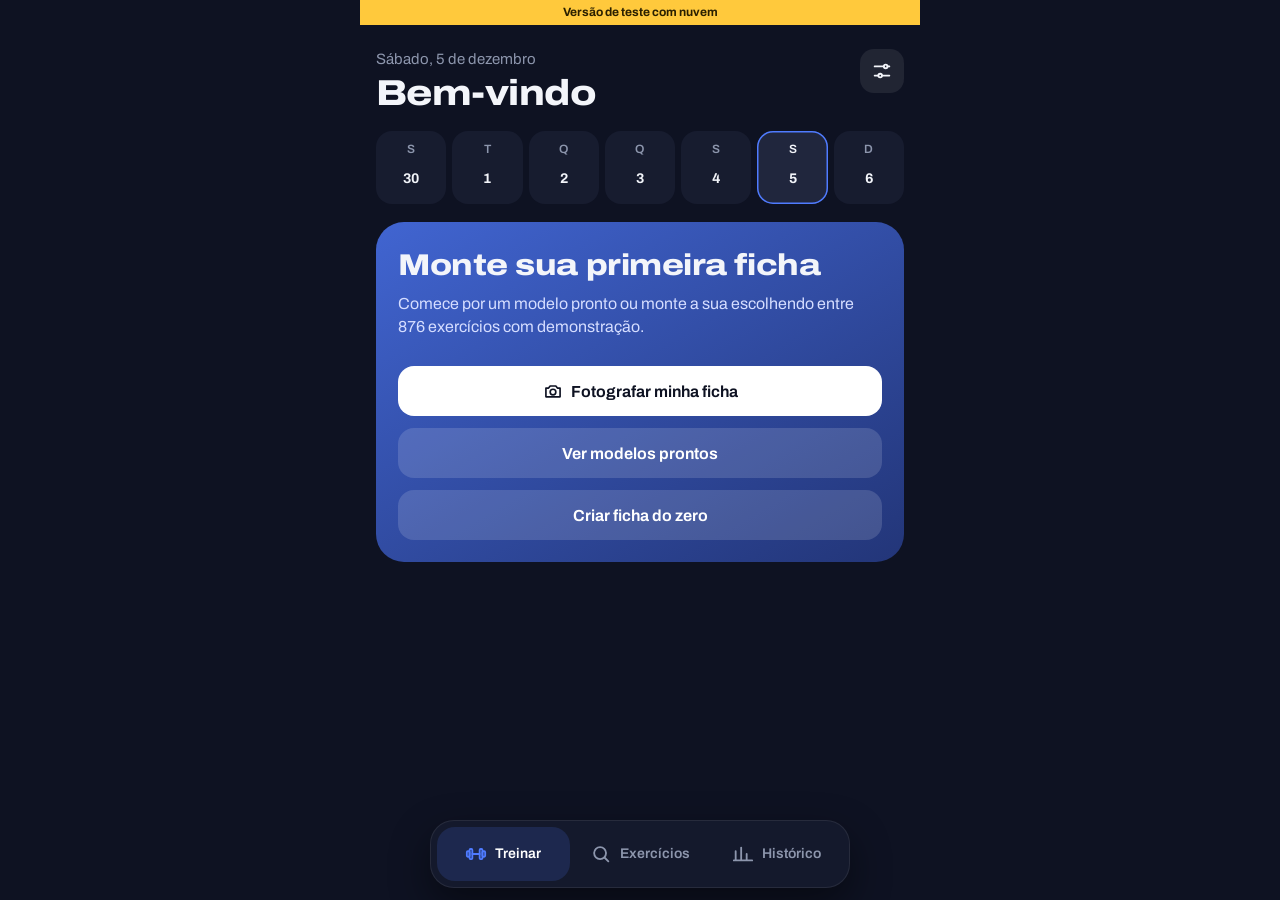
==== teste/index.html @ 3f2b78e3 "Versão de teste com nuvem em /teste/ Co-Authored-By: Claude Opus 5.5 <noreply@anthropic.com> Claude-" ====
<!doctype html>
<html lang="pt-BR">
  <head>
    <meta charset="UTF-8" />
    <link rel="icon" type="image/svg+xml" href="./favicon.svg" />
    <link rel="apple-touch-icon" href="./icons/apple-180.png" />
    <meta name="viewport" content="width=device-width, initial-scale=1.0, viewport-fit=cover" />
    <meta name="theme-color" content="#0E1222" />
    <meta name="apple-mobile-web-app-capable" content="yes" />
    <meta name="apple-mobile-web-app-title" content="Academia" />
    <meta name="description" content="Fichas de treino, demonstração de exercícios, registro de cargas e timer de descanso." />
    <title>Academia</title>
    <script type="module" crossorigin src="./assets/index-CQG9Aoab.js"></script>
    <link rel="stylesheet" crossorigin href="./assets/index-DHmXGY8u.css">
  <link rel="manifest" href="./manifest.webmanifest"></head>
  <body>
    <div id="root"></div>
  </body>
</html>
---- teste/assets/index-DHmXGY8u.css ----
@font-face{font-family:Archivo Variable;font-style:normal;font-display:swap;font-weight:100 900;font-stretch:62% 125%;src:url(./archivo-vietnamese-wdth-normal-rJmnGBSt.woff2)format("woff2-variations");unicode-range:U+102-103,U+110-111,U+128-129,U+168-169,U+1A0-1A1,U+1AF-1B0,U+300-301,U+303-304,U+308-309,U+323,U+329,U+1EA0-1EF9,U+20AB}@font-face{font-family:Archivo Variable;font-style:normal;font-display:swap;font-weight:100 900;font-stretch:62% 125%;src:url(./archivo-latin-ext-wdth-normal-7khWdh9v.woff2)format("woff2-variations");unicode-range:U+100-2BA,U+2BD-2C5,U+2C7-2CC,U+2CE-2D7,U+2DD-2FF,U+304,U+308,U+329,U+1D00-1DBF,U+1E00-1E9F,U+1EF2-1EFF,U+2020,U+20A0-20AB,U+20AD-20C0,U+2113,U+2C60-2C7F,U+A720-A7FF}@font-face{font-family:Archivo Variable;font-style:normal;font-display:swap;font-weight:100 900;font-stretch:62% 125%;src:url(./archivo-latin-wdth-normal-DY7AcnAa.woff2)format("woff2-variations");unicode-range:U+??,U+131,U+152-153,U+2BB-2BC,U+2C6,U+2DA,U+2DC,U+304,U+308,U+329,U+2000-206F,U+20AC,U+2122,U+2191,U+2193,U+2212,U+2215,U+FEFF,U+FFFD}:root{--fundo:#0e1222;--sup:#171c2f;--sup-2:#20263d;--sup-3:#2b3252;--linha:#ffffff14;--linha-2:#ffffff24;--texto:#f3f5fa;--texto-2:#8d96ad;--azul:#4f7bff;--azul-forte:color-mix(in srgb, var(--azul) 82%, #000);--azul-suave:color-mix(in srgb, var(--azul) 16%, transparent);--vermelho:#ff5a5f;--amarelo:#ffc93c;--verde:#2fd39a;--verde-suave:#2fd39a1f;--fonte:"Archivo Variable", "Archivo", system-ui, sans-serif;--raio:20px;--abas:68px;--lightningcss-light: ;--lightningcss-dark:initial;color-scheme:dark}*{box-sizing:border-box}html{-webkit-text-size-adjust:100%;background:var(--fundo)}body{color:var(--texto);background:var(--fundo);font:400 16px/1.45 var(--fonte);font-variant-numeric:tabular-nums;-webkit-font-smoothing:antialiased;-webkit-tap-highlight-color:transparent;margin:0}button,input,select{font:inherit;color:inherit}button{cursor:pointer}button:disabled{cursor:not-allowed}:focus-visible{outline:2px solid var(--azul);outline-offset:2px;border-radius:10px}h1,h2,h3{letter-spacing:-.015em;margin:0;font-weight:800;font-stretch:118%;line-height:1.05}.sr{clip:rect(0 0 0 0);width:1px;height:1px;position:absolute;overflow:hidden}.app{max-width:560px;min-height:100dvh;margin:0 auto}main{padding:env(safe-area-inset-top) 16px calc(var(--abas) + 210px + env(safe-area-inset-bottom))}.tela-topo{align-items:center;gap:8px;padding:22px 0 14px;display:flex}.tela-topo h1{flex:1;font-size:34px}.titulo-editavel{letter-spacing:-.015em;border:0;border-bottom:2px dashed var(--linha-2);background:0 0;flex:1;min-width:0;padding:4px 0;font-size:22px;font-weight:800;font-stretch:105%}.titulo-editavel:focus{border-bottom:2px solid var(--azul);outline:none}.sub{margin:28px 0 12px;font-size:20px}.secao{margin:26px 0 12px;font-size:20px}.vazio{color:var(--texto-2);padding:18px 0;line-height:1.5}.nota{color:var(--texto-2);margin:6px 0;font-size:15px}.contagem{color:var(--texto-2);margin:6px 0 10px;font-size:14px}.btn-primario,.btn-secundario{border:0;border-radius:16px;justify-content:center;align-items:center;gap:8px;min-height:50px;padding:0 22px;font-size:16px;font-weight:650;transition:transform .12s,background .2s;display:inline-flex}.btn-primario{background:var(--azul);color:#fff;box-shadow:0 8px 24px color-mix(in srgb, var(--azul) 35%, transparent)}.btn-primario:not(:disabled):hover{background:var(--azul-forte)}.btn-primario:not(:disabled):active,.btn-secundario:active{transform:scale(.97)}.btn-primario:disabled{background:var(--sup-3);color:var(--texto-2);box-shadow:none}.btn-primario.grande{border-radius:18px;flex:1;min-height:56px;font-size:17px}.btn-secundario{background:var(--sup-2);color:var(--texto)}.btn-secundario:hover{background:var(--sup-3)}.btn-texto{color:var(--azul);background:0 0;border:0;min-height:44px;padding:10px 6px;font-weight:600}.btn-texto.perigo{color:var(--vermelho)}.btn-texto.ativo{background:var(--vermelho);color:#fff;border-radius:12px;padding:10px 16px}.btn-texto.centro{margin:14px auto 0;display:block}.btn-icone{width:44px;height:44px;color:var(--texto);background:0 0;border:0;border-radius:14px;flex:none;place-items:center;display:grid}.btn-icone:hover{background:var(--sup-2)}.btn-icone.vidro{-webkit-backdrop-filter:blur(10px);background:#ffffff14}.btn-icone.vidro:hover{background:#ffffff24}.btn-icone.peq{border-radius:10px;width:36px;height:36px}.btn-icone:disabled{opacity:.3}.largo{width:100%;margin-top:12px}.acoes-linha{flex-wrap:wrap;gap:10px;margin-top:16px;display:flex}.acoes-linha>*{flex:1}.acoes-col{display:grid}.link{text-align:left;color:var(--texto);text-decoration:underline;-webkit-text-decoration-color:var(--linha-2);text-decoration-color:var(--linha-2);text-underline-offset:4px;background:0 0;border:0;padding:0;font-weight:600}.abas{z-index:20;left:50%;bottom:calc(12px + env(safe-area-inset-bottom));width:min(420px,100% - 24px);height:var(--abas);-webkit-backdrop-filter:blur(18px)saturate(1.4);border:1px solid var(--linha);background:#171c2fd1;border-radius:24px;gap:4px;padding:6px;display:flex;position:fixed;transform:translate(-50%);box-shadow:0 16px 40px #00000073}.abas button{color:var(--texto-2);background:0 0;border:0;border-radius:18px;flex:1;justify-content:center;align-items:center;gap:8px;font-size:14px;font-weight:600;transition:background .2s,color .2s;display:flex}.abas button.on{background:var(--azul-suave);color:#fff}.abas button.on svg{color:var(--azul)}@media (width<=380px){.abas button{flex-direction:column;gap:2px;font-size:12px}}.abas.quatro{width:min(480px,100% - 24px)}.abas.quatro button{flex-direction:column;gap:2px;font-size:12px}.home-topo{justify-content:space-between;align-items:flex-start;padding:24px 0 18px;display:flex}.home-data{color:var(--texto-2);margin:0 0 4px;font-size:15px}.home-topo h1{font-size:36px}.semana{grid-template-columns:repeat(7,1fr);gap:6px;margin-bottom:18px;display:grid}.dia{background:var(--sup);border-radius:16px;justify-items:center;gap:6px;padding:10px 0;display:grid}.dia-letra{color:var(--texto-2);font-size:12px;font-weight:600}.dia-num{border-radius:50%;place-items:center;width:30px;height:30px;font-size:14px;font-weight:700;display:grid}.dia.hoje{background:var(--sup-2);box-shadow:inset 0 0 0 1.5px var(--azul)}.dia.hoje .dia-letra{color:var(--texto)}.dia.feito .dia-num{background:var(--verde);color:var(--fundo)}.hero{background:var(--sup);isolation:isolate;border-radius:28px;position:relative;overflow:hidden}.hero:before{content:"";aspect-ratio:3/2;background:var(--capa,none) 0% var(--y,0%) / 200% 800% no-repeat var(--sup-2);display:block}.hero:after{content:"";z-index:0;pointer-events:none;background:linear-gradient(180deg, #0e12228c 0%, #0e122200 22%), linear-gradient(180deg, transparent 28%, #171c2fd9 52%, var(--sup) 64%);position:absolute;inset:0}.hero-conteudo{z-index:1;margin-top:-120px;padding:0 20px 20px;position:relative}.hero-selo{background:color-mix(in srgb, var(--azul) 22%, transparent);color:#c9d6ff;-webkit-backdrop-filter:blur(8px);backdrop-filter:blur(8px);border-radius:999px;align-items:center;gap:8px;padding:6px 12px 6px 10px;font-size:13px;font-weight:600;display:inline-flex}.hero-selo:before{content:"";background:var(--azul);width:8px;height:8px;box-shadow:0 0 0 4px color-mix(in srgb, var(--azul) 25%, transparent);border-radius:50%}.hero h2{margin:12px 0 14px;font-size:34px;font-stretch:125%}.hero-meta{flex-wrap:wrap;gap:8px;margin:0 0 18px;padding:0;list-style:none;display:flex}.hero-meta li{background:var(--sup-2);color:var(--texto-2);border-radius:12px;padding:8px 12px;font-size:14px}.hero-meta b{color:var(--texto);font-weight:700}.hero-acoes{align-items:center;gap:10px;display:flex}.hero-acoes .btn-icone{border-radius:18px;width:56px;height:56px}.boas-vindas{background:linear-gradient(150deg, var(--azul-forte), color-mix(in srgb, var(--azul) 35%, #0b1030));border-radius:28px;padding:28px 22px 22px}.boas-vindas h2{font-size:30px}.boas-vindas p{color:#d5ddff;margin:10px 0 16px}.boas-vindas .btn-primario{color:var(--fundo);box-shadow:none;background:#fff}.boas-vindas .btn-secundario{color:#fff;background:#ffffff24}.em-andamento{text-align:left;background:linear-gradient(120deg, #ff5a5f2e, var(--sup));width:100%;color:var(--texto);border-radius:var(--raio);border:1px solid #ff5a5f59;align-items:center;gap:12px;margin-bottom:14px;padding:14px 16px;display:flex}.em-andamento span:nth-child(2){flex:1;display:grid}.em-andamento small{color:var(--texto-2)}.em-andamento .seta{color:var(--vermelho);font-weight:700}.pulso{background:var(--vermelho);border-radius:50%;flex:none;width:12px;height:12px;animation:1.8s infinite pulso;box-shadow:0 0 #ff5a5f99}@keyframes pulso{70%{box-shadow:0 0 0 10px #ff5a5f00}to{box-shadow:0 0 #ff5a5f00}}.fichas{gap:10px;margin:0;padding:0;list-style:none;display:grid}.ficha{border-radius:var(--raio);background:var(--sup);align-items:center;gap:10px;padding:10px 12px 10px 10px;display:flex}.ficha-info{text-align:left;background:0 0;border:0;flex:1;align-items:center;gap:14px;min-width:0;padding:0;display:flex}.ficha-capa{background-color:var(--sup-2);background-repeat:no-repeat;border-radius:14px;flex:none;width:84px;height:56px}.ficha-txt{gap:2px;min-width:0;display:grid}.ficha-dia{font-weight:600;color:var(--azul)!important}.ficha-txt strong{font-size:17px;font-weight:700;line-height:1.2}.ficha-txt small{color:var(--texto-2);font-size:13px}.btn-play{background:var(--azul-suave);width:48px;height:48px;color:var(--azul);border:0;border-radius:16px;flex:none;place-items:center;display:grid}.btn-play:not(:disabled):hover{background:var(--azul);color:#fff}.btn-play:disabled{opacity:.35}.modelos{gap:14px;margin:0;padding:0;list-style:none;display:grid}.modelos>li{background:var(--sup-2);border-radius:var(--raio);border-top:3px solid var(--azul);padding:18px}.modelos>li:nth-child(2){border-top-color:var(--vermelho)}.modelos>li:nth-child(3){border-top-color:var(--amarelo)}.modelos h3{font-size:20px}.modelos p{color:var(--texto-2);margin:6px 0 8px}.modelos ul{margin:0 0 14px;padding-left:18px}.modelos small{color:var(--texto-2)}.itens{gap:10px;margin:0;padding:0;list-style:none;display:grid}.item{background:var(--sup);border-radius:var(--raio);padding:12px}.item-topo{align-items:center;gap:10px;display:flex}.item-topo strong{flex:1;font-weight:650;line-height:1.2}.item-ordem{display:flex}.item-campos{grid-template-columns:1fr 1fr;gap:10px;margin-top:12px;display:grid}.item-campos label,.item-obs{color:var(--texto-2);gap:6px;font-size:13px;display:grid}.item-obs{margin-top:10px}.item-campos input,.item-campos select,.item-obs input,.ajuste select{background:var(--sup-2);width:100%;min-width:0;height:46px;color:var(--texto);border:1px solid #0000;border-radius:12px;padding:0 12px}.item-campos input:focus,.item-obs input:focus,.item-campos select:focus{border-color:var(--azul);outline:none}.stepper{background:var(--sup-2);border-radius:12px;justify-content:space-between;align-items:center;height:46px;display:flex}.stepper button{width:44px;height:100%;color:var(--azul);background:0 0;border:0;font-size:22px}.stepper b{color:var(--texto);font-size:18px;font-weight:700}.filtros{z-index:5;background:linear-gradient(var(--fundo) 85%, transparent);margin:0 -16px;padding:6px 16px 10px;position:sticky;top:0}.folha .filtros{background:linear-gradient(var(--sup) 85%, transparent);margin:0 -20px;padding-inline:20px}.busca{background:var(--sup);height:50px;color:var(--texto-2);border:1px solid #0000;border-radius:16px;align-items:center;gap:10px;padding:0 16px;display:flex}.folha .busca{background:var(--sup-2)}.busca:focus-within{border-color:var(--azul)}.busca input{min-width:0;height:100%;color:var(--texto);background:0 0;border:0;outline:none;flex:1}.busca input::placeholder{color:var(--texto-2)}.chips{scrollbar-width:none;gap:8px;padding:12px 0 0;display:flex;overflow-x:auto}.chips::-webkit-scrollbar{display:none}.chips.secundarios{padding-top:8px}.chip{background:var(--sup);height:38px;color:var(--texto);border:0;border-radius:999px;flex:none;padding:0 16px;font-size:14px;font-weight:600}.folha .chip{background:var(--sup-2)}.chip.on{background:var(--azul);color:#fff}.chip.leve{height:32px;color:var(--texto-2);box-shadow:inset 0 0 0 1px var(--linha-2);background:0 0;padding:0 12px;font-size:13px;font-weight:500}.chip.leve.on{background:var(--texto);color:var(--fundo);box-shadow:none}.ex-grade{grid-template-columns:repeat(2,1fr);gap:10px;margin:0;padding:0;list-style:none;display:grid}.ex-card{text-align:left;background:var(--sup);border:0;border-radius:18px;flex-direction:column;width:100%;height:100%;padding:0;transition:transform .15s;display:flex;overflow:hidden}.ex-card:active{transform:scale(.98)}.ex-card-img{aspect-ratio:3/2;background-color:var(--sup-2);background-repeat:no-repeat;display:block}.ex-card-txt{gap:2px;padding:10px 12px 12px;display:grid}.ex-card-txt strong{font-size:14px;font-weight:650;line-height:1.25}.ex-card-txt small{color:var(--texto-2);font-size:12px}@media (width>=520px){.ex-grade{grid-template-columns:repeat(3,1fr)}}.ex-lista{gap:6px;margin:0;padding:0;list-style:none;display:grid}.ex-linha{background:var(--sup-2);text-align:left;border:1px solid #0000;border-radius:16px;align-items:center;gap:12px;width:100%;padding:8px;display:flex}.ex-linha.marcado{border-color:var(--azul);background:var(--azul-suave)}.ex-linha-txt{flex:1;min-width:0;display:grid}.ex-linha-txt strong{font-size:15px;font-weight:600;line-height:1.25}.ex-linha-txt small{color:var(--texto-2);flex-wrap:wrap;align-items:center;gap:8px;font-size:13px;display:flex}.tag{background:var(--sup-3);color:var(--texto);border-radius:6px;padding:2px 8px;font-size:11px}.marca{width:26px;height:26px;box-shadow:inset 0 0 0 2px var(--linha-2);border-radius:50%;flex:none;place-items:center;margin-right:4px;display:grid}.ex-linha.marcado .marca{background:var(--azul);box-shadow:none;color:#fff}.demo-mini{background-color:var(--sup-3);background-repeat:no-repeat;border-radius:12px;flex:none;width:72px;height:48px;display:block}.demo{background:#fff;border-radius:22px;position:relative;overflow:hidden}.demo-img{aspect-ratio:3/2;background-repeat:no-repeat}.demo-img.anima{animation:1.8s step-end infinite quadros}@keyframes quadros{0%{background-position:0% var(--y)}50%{background-position:100% var(--y)}}.demo-play{-webkit-backdrop-filter:blur(8px);backdrop-filter:blur(8px);color:#fff;background:#0e1222bf;border:0;border-radius:14px;place-items:center;width:44px;height:44px;display:grid;position:absolute;bottom:12px;right:12px}.video{margin-top:14px}.video-quadro{aspect-ratio:16/9;background:#000;border-radius:18px;position:relative;overflow:hidden}.video-quadro iframe{border:0;width:100%;height:100%;position:absolute;inset:0}.video-capa{background:#000;border:0;width:100%;padding:0;display:block;position:absolute;inset:0}.video-capa img{object-fit:cover;opacity:.85;width:100%;height:100%;display:block}.video-play{background:var(--vermelho);color:#fff;border-radius:50%;place-items:center;width:64px;height:64px;padding-left:4px;display:grid;position:absolute;top:50%;left:50%;transform:translate(-50%,-50%);box-shadow:0 8px 24px #00000073}.video-capa:hover .video-play{transform:translate(-50%,-50%)scale(1.06)}.video-acoes{flex-wrap:wrap;align-items:center;gap:2px 8px;margin-top:6px;display:flex}.video-acoes .link-video{margin:0 0 0 auto;padding:8px 12px;font-size:14px}.video-acoes .btn-texto{padding:10px 6px;font-size:14px}.video-form{grid-template-columns:1fr auto;gap:8px;margin-top:6px;display:grid}.video-form input{background:var(--sup-2);min-width:0;height:48px;color:var(--texto);border:1px solid #0000;border-radius:12px;padding:0 12px}.video-form input:focus{border-color:var(--azul);outline:none}.video-form .btn-texto{grid-column:1/-1;justify-self:start}.nota.erro{color:#ff8a8e;grid-column:1/-1}.link-video{color:#ff8a8e;background:#ff5a5f24;border-radius:12px;align-items:center;gap:8px;height:40px;margin-top:0;padding:0 14px;font-size:14px;font-weight:600;text-decoration:none;display:inline-flex}.link-video:hover{background:#ff5a5f3d}.ficha-tecnica{grid-template-columns:1fr 1fr;gap:8px;margin:16px 0 0;display:grid}.ficha-tecnica div{background:var(--sup-2);border-radius:14px;padding:10px 12px}.ficha-tecnica dt{color:var(--texto-2);font-size:12px}.ficha-tecnica dd{margin:2px 0 0;font-weight:600}.passos{counter-reset:p;gap:12px;margin:0;padding:0;list-style:none;display:grid}.passos li{counter-increment:p;color:#d9deea;grid-template-columns:32px 1fr;gap:10px;line-height:1.5;display:grid}.passos li:before{content:counter(p);background:var(--azul-suave);width:28px;height:28px;color:var(--azul);border-radius:9px;place-items:center;font-size:14px;font-weight:800;display:grid}.dica{background:#ffc93c1a;border:1px solid #ffc93c40;border-radius:14px;margin:16px 0 0;padding:12px 14px;line-height:1.5}.dica strong{color:var(--amarelo)}.credito{color:var(--texto-2);margin-top:28px;font-size:12px}.numeros{grid-template-columns:repeat(3,1fr);gap:8px;margin:4px 0 14px;display:grid}.numeros div{background:var(--sup);border-radius:16px;align-content:start;gap:2px;padding:12px;display:grid}.folha .numeros div{background:var(--sup-2)}.numeros b{font-size:22px;font-weight:800;font-stretch:112%;line-height:1.1}.numeros div:first-child b{color:var(--azul)}.numeros div:nth-child(2) b{color:var(--vermelho)}.numeros div:nth-child(3) b{color:var(--amarelo)}.numeros span{color:var(--texto-2);font-size:12px;line-height:1.3}.numeros.grande b{font-size:26px}.grafico{background:var(--sup-2);border-radius:16px;margin:8px 0;padding:12px}.grafico svg{width:100%;height:120px;display:block}.grafico .grade{stroke:var(--linha-2);stroke-dasharray:3 5}.grafico .linha{fill:none;stroke:var(--azul);stroke-width:2.5px;stroke-linejoin:round}.grafico .ponto{fill:var(--azul)}.grafico .ponto.ult{fill:var(--amarelo);stroke:var(--sup-2);stroke-width:2px}.grafico figcaption{color:var(--texto-2);justify-content:space-between;margin-top:4px;font-size:12px;display:flex}.hist-mini{margin:8px 0 0;padding:0;list-style:none}.hist-mini li{border-bottom:1px solid var(--linha);justify-content:space-between;padding:10px 0;font-size:14px;display:flex}.hist-mini li span:first-child{color:var(--texto-2)}.treino-topo{z-index:6;-webkit-backdrop-filter:blur(14px);background:#0e1222e0;margin:0 -16px;padding:16px 16px 10px;position:sticky;top:0}.treino-titulo{flex:1;min-width:0}.treino-titulo h1{white-space:nowrap;text-overflow:ellipsis;font-size:22px;overflow:hidden}.treino-titulo small{color:var(--texto-2);align-items:center;gap:6px;margin-top:4px;font-weight:600;display:flex}.progresso-txt{margin-left:auto;font-weight:500}.barra-progresso{background:var(--sup-2);border-radius:3px;height:6px;margin:4px 0 16px;overflow:hidden}.barra-progresso span{background:linear-gradient(90deg, var(--azul), var(--verde));border-radius:3px;height:100%;transition:width .4s;display:block}.bloco{background:var(--sup);border:1px solid #0000;border-radius:24px;margin-bottom:12px;padding:12px;transition:border-color .3s}.bloco.completo{border-color:#2fd39a73}.bloco-topo{text-align:left;width:100%;color:var(--texto);background:0 0;border:0;align-items:center;gap:12px;padding:0;display:flex}.bloco-topo .demo-mini{width:81px;height:54px}.bloco-topo span{gap:2px;display:grid}.bloco-topo strong{font-size:17px;font-weight:700;line-height:1.2}.bloco-topo small{color:var(--texto-2);font-size:13px}.bloco-obs{background:var(--sup-2);color:#c7cedd;border-radius:12px;margin:10px 0 0;padding:10px 12px;font-size:14px;line-height:1.45}.series{border-collapse:separate;border-spacing:0 6px;width:100%;margin-top:6px}.series th{color:var(--texto-2);text-align:center;padding:4px 2px 0;font-size:12px;font-weight:600}.series td{text-align:center;padding:0 3px}.series td:first-child{border-radius:14px 0 0 14px}.series td:last-child{border-radius:0 14px 14px 0}.series td.n{width:36px;color:var(--texto-2);font-size:17px;font-weight:800}.series td.ant{color:var(--texto-2);white-space:nowrap;font-size:13px}.series input{text-align:center;background:var(--sup-2);border:1px solid #0000;border-radius:12px;width:100%;max-width:76px;height:48px;font-size:19px;font-weight:700}.series input::placeholder{color:#59627a}.series input:focus{border-color:var(--azul);background:var(--sup-3);outline:none}.series tr.feita td{background:var(--verde-suave)}.series tr.feita td.n{color:var(--verde)}.series tr.feita input{background:0 0}.check{background:var(--sup-2);color:#59627a;border:0;border-radius:14px;place-items:center;width:48px;height:48px;transition:background .2s,box-shadow .2s;display:grid}.check.on{background:var(--verde);color:var(--fundo);box-shadow:0 6px 18px #2fd39a59}.bloco-acoes{gap:4px;margin-top:2px;display:flex}.bloco-acoes .perigo{margin-left:auto}.finalizar{min-height:58px;margin-top:18px;font-size:18px}.timer{z-index:25;left:50%;bottom:calc(var(--abas) + 24px + env(safe-area-inset-bottom));-webkit-backdrop-filter:blur(18px)saturate(1.4);border:1px solid var(--linha-2);background:#20263df7;border-radius:26px;grid-template-rows:auto auto;grid-template-columns:92px 1fr;align-items:center;gap:6px 14px;width:min(420px,100% - 24px);padding:14px 16px 14px 14px;animation:.3s cubic-bezier(.2,.9,.3,1.2) sobe;display:grid;position:fixed;transform:translate(-50%);box-shadow:0 18px 44px #00000080}@keyframes sobe{0%{opacity:0;transform:translate(-50%,24px)}}.anilha{grid-row:1/3;width:92px;height:92px}.anilha-borda{fill:var(--fundo)}.anilha-trilho{fill:none;stroke:var(--sup-3);stroke-width:8px}.anilha-progresso{fill:none;stroke:var(--azul);stroke-width:8px;stroke-linecap:round;filter:drop-shadow(0 0 6px color-mix(in srgb, var(--azul) 60%, transparent));transition:stroke-dashoffset .25s linear,stroke .3s}.timer.quase .anilha-progresso{stroke:var(--vermelho);filter:drop-shadow(0 0 6px #ff5a5f99)}.timer.fim .anilha-progresso{stroke:var(--verde);filter:drop-shadow(0 0 6px #2fd39a99)}.anilha-furo{fill:var(--sup-2)}.timer-txt{line-height:1;display:grid}.timer-rotulo{color:var(--texto-2);font-size:13px}.timer-num{letter-spacing:-.02em;margin-top:2px;font-size:46px;font-weight:800;font-stretch:112%}.timer.quase .timer-num{color:var(--vermelho)}.timer.fim .timer-num{color:var(--verde)}.timer-ex{color:var(--texto-2);white-space:nowrap;text-overflow:ellipsis;margin-top:4px;font-size:13px;overflow:hidden}.timer-acoes{gap:6px;display:flex}.timer-acoes button{height:38px;color:var(--texto);background:#ffffff14;border:0;border-radius:12px;padding:0 12px;font-weight:600}.timer-acoes .pular{background:var(--texto);color:var(--fundo);margin-left:auto;padding:0 16px}.semanas{background:var(--sup);border-radius:22px;grid-template-columns:repeat(8,1fr);align-items:end;gap:8px;height:150px;margin:4px 0 18px;padding:16px 14px 34px;display:grid;position:relative}.sem{flex-direction:column;justify-content:flex-end;align-items:center;gap:4px;height:100%;display:flex}.sem-barra{background:var(--sup-3);border-radius:8px;width:100%;min-height:4px}.sem-barra[data-atual]{background:linear-gradient(180deg, var(--azul), var(--azul-forte));box-shadow:0 0 16px color-mix(in srgb, var(--azul) 45%, transparent)}.sem small{color:var(--texto-2);height:16px;font-size:12px}.semanas figcaption{color:var(--texto-2);font-size:12px;position:absolute;bottom:12px;left:14px}.mes{margin:20px 0 10px;font-size:18px}.mes:first-letter{text-transform:uppercase}.sessoes{gap:8px;margin:0;padding:0;list-style:none;display:grid}.sessao{text-align:left;background:var(--sup);width:100%;color:var(--texto);border:0;border-radius:18px;gap:2px;padding:14px 16px;display:grid}.sessao:hover{background:var(--sup-2)}.sessao-data{color:var(--azul);font-size:13px;font-weight:600}.sessao strong{font-size:17px;font-weight:700}.sessao small{color:var(--texto-2)}.resumo-lista{gap:6px;margin:12px 0;padding:0;list-style:none;display:grid}.resumo-lista li{background:var(--sup-2);border-radius:14px;gap:4px;padding:12px 14px;display:grid}.resumo-lista span{color:var(--texto-2);word-spacing:.3em;font-size:15px}.recordes{background:linear-gradient(130deg,#ffc93c38,#ffc93c0f);border:1px solid #ffc93c59;border-radius:18px;margin:8px 0;padding:16px}.recordes h3{color:var(--amarelo);font-size:20px}.recordes ul{margin:8px 0 0;padding-left:18px}.recordes small{color:var(--texto-2);display:block}.ajustes{gap:4px;display:grid}.ajuste{border-bottom:1px solid var(--linha);justify-content:space-between;align-items:center;gap:12px;min-height:56px;display:flex}.ajuste select{width:auto}.ajuste input[type=checkbox]{width:24px;height:24px;accent-color:var(--azul)}.folha-fundo{z-index:40;-webkit-backdrop-filter:blur(4px);backdrop-filter:blur(4px);background:#05070fa6;justify-content:center;align-items:flex-end;animation:.2s some;display:flex;position:fixed;inset:0}@keyframes some{0%{opacity:0}}.folha{background:var(--sup);border:1px solid var(--linha);border-bottom:0;border-radius:28px 28px 0 0;flex-direction:column;width:100%;max-width:560px;max-height:88dvh;animation:.3s cubic-bezier(.2,.9,.3,1) desliza;display:flex}.folha:before{content:"";background:var(--linha-2);border-radius:3px;flex:none;width:40px;height:5px;margin:8px auto 0}.folha.cheia{height:94dvh;max-height:94dvh}@keyframes desliza{0%{opacity:.6;transform:translateY(60px)}}.folha-topo{align-items:center;gap:8px;padding:10px 12px 10px 20px;display:flex}.folha-topo h2{flex:1;font-size:22px}.folha-topo .btn-icone{background:var(--sup-2);border-radius:50%;width:38px;height:38px}.folha-corpo{padding:0 20px calc(28px + env(safe-area-inset-bottom));overscroll-behavior:contain;flex:1;overflow-y:auto}.rodape-fixo{background:linear-gradient(transparent, var(--sup) 22px);margin-top:8px;padding:26px 0 4px;position:sticky;bottom:0}.rodape-fixo .nota{margin:0 0 4px}@media (width>=600px){.folha{border-bottom:1px solid var(--linha);border-radius:28px;margin-bottom:24px}.folha-fundo{align-items:center}}@media (prefers-reduced-motion:reduce){*,:before,:after{transition:none!important;animation:none!important}}.sugestao{background:var(--sup-2);color:var(--texto-2);border-radius:14px;align-items:flex-start;gap:10px;margin:10px 0 4px;padding:10px 12px;font-size:14px;line-height:1.4;display:flex}.sugestao svg{color:var(--azul);flex:none;margin-top:1px}.sugestao span{gap:2px;display:grid}.sugestao b{color:var(--texto);font-size:15px}.sugestao.subir{background:var(--verde-suave)}.sugestao.subir svg{color:var(--verde)}.sugestao.reduzir{background:#ffc93c1a}.sugestao.reduzir svg{color:var(--amarelo)}.folha .sugestao{background:var(--sup-2);margin-bottom:14px}.folha .sugestao.subir{background:var(--verde-suave)}.cartao-foto{border:1px solid var(--linha-2);border-radius:var(--raio);background:linear-gradient(120deg, var(--azul-suave), transparent 70%), var(--sup);text-align:left;align-items:center;gap:14px;width:100%;margin:0 0 8px;padding:14px 16px;display:flex}.cartao-foto span:last-child{gap:2px;display:grid}.cartao-foto strong{font-size:16px}.cartao-foto small{color:var(--texto-2);font-size:14px}.cartao-foto-icone{background:var(--azul);color:#fff;border-radius:14px;flex:none;place-items:center;width:48px;height:48px;display:grid}.explica-foto{color:var(--texto-2);align-items:flex-start;gap:14px;margin:4px 0 8px;display:flex}.explica-foto svg{color:var(--azul);flex:none}.explica-foto p{margin:0;line-height:1.5}.captura{display:grid}.nota.centro{text-align:center}.nota.ok{color:var(--verde)}.erro-bloco{display:grid}.config-ia{gap:6px;display:grid}.linha-form{gap:8px;margin:8px 0;display:flex}.linha-form input{background:var(--sup-2);border:1px solid #0000;border-radius:14px;flex:1;min-width:0;height:50px;padding:0 14px}.linha-form input:focus{border-color:var(--azul);outline:none}.tela>.linha-form input{background:var(--sup)}.link-externo{color:var(--azul);font-size:15px;font-weight:600}.lendo{text-align:center;color:var(--texto-2);justify-items:center;gap:14px;padding:4px 0 12px;display:grid}.lendo-foto{background:#000;border-radius:18px;width:100%;max-height:52dvh;position:relative;overflow:hidden}.lendo-foto img{object-fit:contain;opacity:.75;width:100%;max-height:52dvh;display:block}.varredura{background:linear-gradient(transparent, var(--azul-suave) 70%, var(--azul));border-bottom:2px solid var(--azul);height:30%;animation:1.8s ease-in-out infinite alternate varrer;position:absolute;left:0;right:0}@keyframes varrer{0%{top:-30%}to{top:100%}}@media (prefers-reduced-motion:reduce){.varredura{animation:none;top:35%}}.revisao{margin:14px 0 18px}.revisao-nome{width:100%;font:800 20px/1.2 var(--fonte);border:0;border-bottom:1px solid var(--linha-2);background:0 0;margin-bottom:10px;padding:6px 0;font-stretch:112%}.revisao-nome:focus{border-color:var(--azul);outline:none}.revisao-item{align-items:center;gap:4px;display:flex}.revisao-item .ex-linha{flex:1}.revisao-item.pendente .ex-linha{background:#ffc93c14;border-color:#ffc93c80}.revisao-item.pendente strong{color:var(--amarelo)}.demo-vazio{background:var(--sup-3);width:72px;height:48px;color:var(--amarelo);border-radius:12px;flex:none;place-items:center;font-size:22px;font-weight:800;display:grid}.aparelho-topo{align-items:flex-start;gap:14px;display:flex}.aparelho-topo img{object-fit:cover;border-radius:16px;flex:none;width:104px;height:104px}.aparelho-topo h3{margin:2px 0 6px;font-size:24px}.aparelho-topo p{color:var(--texto-2);margin:0;line-height:1.45}.ex-linha.principal{border-color:var(--azul)}.seta-dir{color:var(--azul);place-items:center;width:32px;display:grid}.form-perfil{gap:14px;margin-top:12px;display:grid}.form-perfil label,.campo-linha{color:var(--texto-2);gap:6px;font-size:14px;font-weight:600;display:grid}.form-perfil input,.campo-linha input{background:var(--sup-2);height:50px;color:var(--texto);border:1px solid #0000;border-radius:14px;padding:0 14px;font-size:16px;font-weight:400}.campo-linha input{background:var(--sup)}.form-perfil input:focus,.campo-linha input:focus{border-color:var(--azul);outline:none}.cores{border:0;flex-wrap:wrap;gap:12px;margin:0;padding:0;display:flex}.cores legend{color:var(--texto-2);margin-bottom:8px;font-size:14px;font-weight:600}.cor{border:3px solid #0000;border-radius:50%;width:42px;height:42px;box-shadow:inset 0 0 0 2px #0003}.cor.on{border-color:var(--texto)}.previa-marca{background:var(--fundo);border:1px dashed var(--linha-2);border-radius:18px;justify-content:space-between;align-items:center;gap:10px;padding:14px;display:flex}.previa-marca .btn-primario{pointer-events:none;min-height:40px;padding:0 14px;font-size:14px}.selo-marca{color:var(--texto);align-items:center;gap:8px;font-size:13px;font-weight:700;display:inline-flex}.selo-marca:before{content:"";background:var(--azul);width:10px;height:10px;box-shadow:0 0 0 4px var(--azul-suave);border-radius:50%}.envio a.btn-primario{text-decoration:none}.btn-primario.whats{background:#1fa855;box-shadow:0 8px 24px #1fa8554d}.link-cru{border:1px solid var(--linha);background:var(--fundo);width:100%;height:40px;color:var(--texto-2);border-radius:10px;margin-top:10px;padding:0 10px;font-size:13px}.novo-aluno{margin:4px 0 14px}.alunos{gap:8px;margin:0;padding:0;list-style:none;display:grid}.aluno{border-radius:var(--raio);background:var(--sup);text-align:left;border:0;align-items:center;gap:12px;width:100%;padding:12px;display:flex}.aluno:hover{background:var(--sup-2)}.avatar{background:var(--azul-suave);width:46px;height:46px;color:var(--azul);border-radius:50%;flex:none;place-items:center;font-size:16px;font-weight:800;display:grid}.aluno-txt{flex:1;gap:2px;min-width:0;display:grid}.aluno-txt strong{font-size:17px}.aluno-txt small{color:var(--texto-2);font-size:14px}.selo-novo{color:var(--verde);background:var(--verde-suave);border-radius:999px;flex:none;padding:4px 8px;font-size:12px;font-weight:700}.btn-play.leve{color:var(--texto-2);background:0 0}.enviar-treino{margin-top:22px}.selo-aluno{color:var(--texto-2);margin:-4px 0 12px;font-size:14px}.evolucao .sobe{color:var(--verde);font-weight:700}.sessoes-aluno{gap:8px;margin:12px 0 0;padding:0;list-style:none;display:grid}.sessoes-aluno li{background:var(--sup);border-radius:16px;padding:12px 14px}.sessoes-aluno div{justify-content:space-between;align-items:baseline;gap:10px;display:flex}.sessoes-aluno small{color:var(--texto-2);flex:none;font-size:13px}.sessoes-aluno p{color:var(--texto-2);margin:6px 0 0;font-size:14px;line-height:1.45}.copiar-lista{gap:8px;margin:0;padding:0;list-style:none;display:grid}.copiar-lista li{background:var(--sup-2);border-radius:16px;justify-content:space-between;align-items:center;gap:12px;padding:10px 12px;display:flex}.copiar-lista li span{min-width:0;display:grid}.copiar-lista small{color:var(--texto-2);font-size:13px}.copiar-lista .btn-secundario{background:var(--sup-3);flex:none;min-height:40px;padding:0 14px}.cartao-personal{border-radius:var(--raio);background:var(--sup);border:1px solid var(--linha);align-items:center;gap:12px;margin-top:12px;padding:12px;display:flex}.cartao-personal-txt{flex:1;min-width:0;display:grid}.cartao-personal-txt small{color:var(--texto-2);font-size:13px}.cartao-personal .btn-secundario{flex:none;min-height:42px;padding:0 14px;font-size:14px}.convite h3{margin:14px 0 8px;font-size:28px}.convite>p{color:var(--texto-2);margin:0 0 14px;line-height:1.5}.convite-fichas{gap:8px;margin:0 0 12px;padding:0;list-style:none;display:grid}.convite-fichas li{background:var(--sup-2);border-left:4px solid var(--azul);border-radius:16px;gap:2px;padding:12px 14px;display:grid}.convite-fichas small{color:var(--texto-2);font-size:13px}.ajuste>span{gap:2px;display:grid}.ajuste>span small{color:var(--texto-2);font-size:13px;font-weight:400}.acoes-tres{gap:8px}.acoes-tres .btn-secundario{white-space:nowrap;gap:6px;padding:0 8px;font-size:15px}.resumo-conta{background:var(--sup);border-radius:16px;align-items:center;gap:10px;margin:-4px 0 14px;padding:10px 12px;display:flex}.resumo-conta.alerta{box-shadow:inset 0 0 0 1px #ffc93c80}.resumo-conta-txt{flex:1;font-size:15px;font-weight:600;display:grid}.resumo-conta-txt small{color:var(--texto-2);font-size:13px;font-weight:400}.resumo-conta .btn-texto{min-height:40px}.selo-plano{background:var(--sup-3);color:var(--texto-2);border-radius:999px;flex:none;padding:5px 10px;font-size:12px;font-weight:800}.selo-plano.pro{background:var(--amarelo);color:#2a2000}.beneficios{gap:12px;margin:4px 0 16px;padding:0;list-style:none;display:grid}.beneficios li{align-items:flex-start;gap:12px;display:flex}.beneficios svg{color:var(--azul);flex:none;margin-top:2px}.beneficios span{gap:2px;display:grid}.beneficios small{color:var(--texto-2);font-size:14px}.aviso-plano{background:#ffc93c1a;border:1px solid #ffc93c4d;border-radius:14px;margin:0 0 14px;padding:12px 14px;line-height:1.45}.preco{text-align:center;margin:0 0 4px;font-size:26px;font-weight:800;font-stretch:112%}a.btn-primario{text-decoration:none}.form-perfil input.codigo{letter-spacing:.3em;text-align:center;font-size:26px;font-weight:700}.faixa-teste{z-index:30;text-align:center;padding:calc(4px + env(safe-area-inset-top)) 8px 4px;background:var(--amarelo);color:#2a2000;font-size:12px;font-weight:700;position:sticky;top:0}.detalhes summary{color:var(--azul);cursor:pointer;padding:8px 0;font-weight:600}
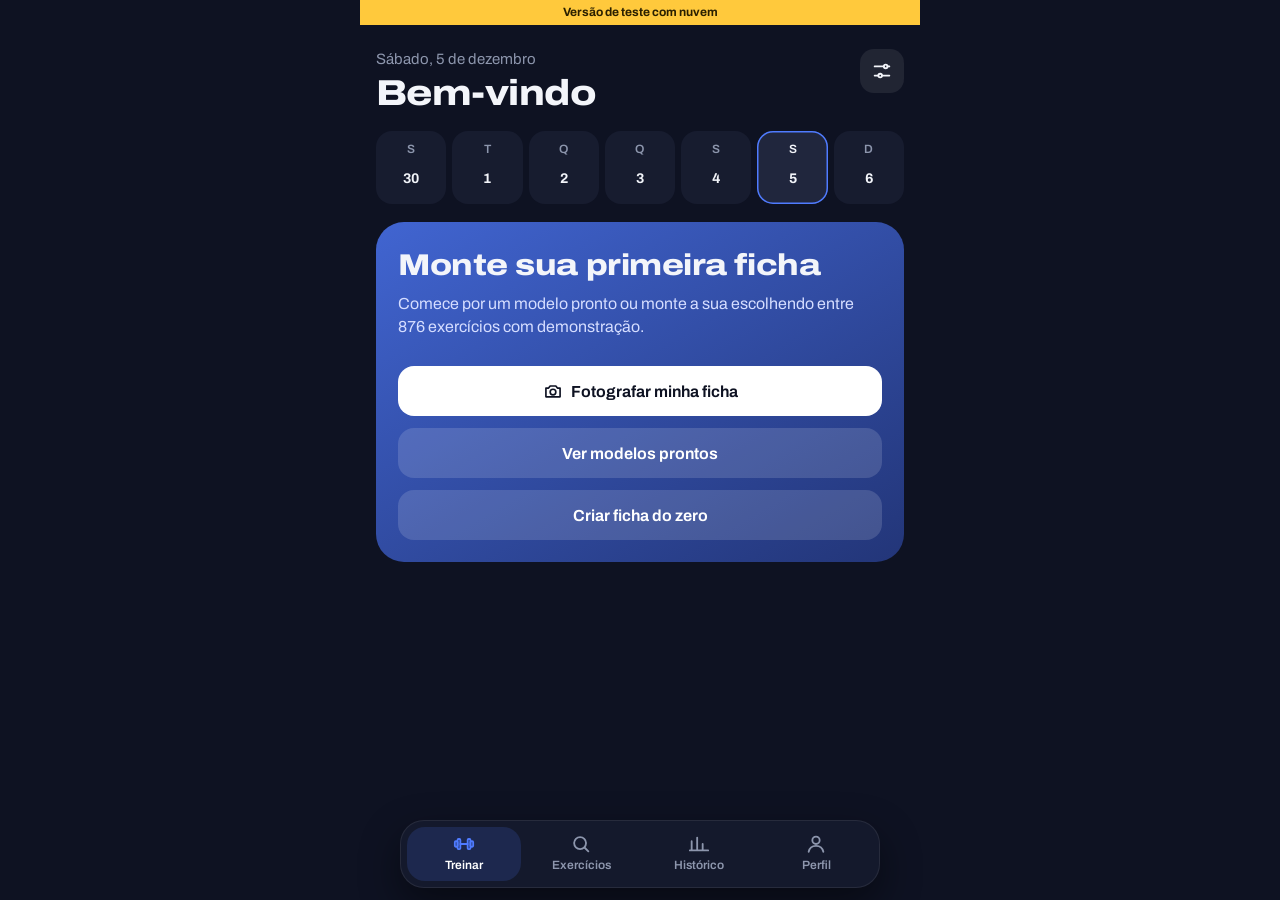
==== commit 86868436: "Aba Perfil: diário, peso e medidas, dieta e academia Co-Authored-By: Claude Opus 5.5 <noreply@anthro" ====
--- a/teste/index.html
+++ b/teste/index.html
@@ -10,8 +10,8 @@
     <meta name="apple-mobile-web-app-title" content="Academia" />
     <meta name="description" content="Fichas de treino, demonstração de exercícios, registro de cargas e timer de descanso." />
     <title>Academia</title>
-    <script type="module" crossorigin src="./assets/index-CQG9Aoab.js"></script>
-    <link rel="stylesheet" crossorigin href="./assets/index-DHmXGY8u.css">
+    <script type="module" crossorigin src="./assets/index-CTddDRPE.js"></script>
+    <link rel="stylesheet" crossorigin href="./assets/index-CDWr-qIU.css">
   <link rel="manifest" href="./manifest.webmanifest"></head>
   <body>
     <div id="root"></div>
--- a/teste/assets/index-CDWr-qIU.css
+++ b/teste/assets/index-CDWr-qIU.css
@@ -0,0 +1 @@
+@font-face{font-family:Archivo Variable;font-style:normal;font-display:swap;font-weight:100 900;font-stretch:62% 125%;src:url(./archivo-vietnamese-wdth-normal-rJmnGBSt.woff2)format("woff2-variations");unicode-range:U+102-103,U+110-111,U+128-129,U+168-169,U+1A0-1A1,U+1AF-1B0,U+300-301,U+303-304,U+308-309,U+323,U+329,U+1EA0-1EF9,U+20AB}@font-face{font-family:Archivo Variable;font-style:normal;font-display:swap;font-weight:100 900;font-stretch:62% 125%;src:url(./archivo-latin-ext-wdth-normal-7khWdh9v.woff2)format("woff2-variations");unicode-range:U+100-2BA,U+2BD-2C5,U+2C7-2CC,U+2CE-2D7,U+2DD-2FF,U+304,U+308,U+329,U+1D00-1DBF,U+1E00-1E9F,U+1EF2-1EFF,U+2020,U+20A0-20AB,U+20AD-20C0,U+2113,U+2C60-2C7F,U+A720-A7FF}@font-face{font-family:Archivo Variable;font-style:normal;font-display:swap;font-weight:100 900;font-stretch:62% 125%;src:url(./archivo-latin-wdth-normal-DY7AcnAa.woff2)format("woff2-variations");unicode-range:U+??,U+131,U+152-153,U+2BB-2BC,U+2C6,U+2DA,U+2DC,U+304,U+308,U+329,U+2000-206F,U+20AC,U+2122,U+2191,U+2193,U+2212,U+2215,U+FEFF,U+FFFD}:root{--fundo:#0e1222;--sup:#171c2f;--sup-2:#20263d;--sup-3:#2b3252;--linha:#ffffff14;--linha-2:#ffffff24;--texto:#f3f5fa;--texto-2:#8d96ad;--azul:#4f7bff;--azul-forte:color-mix(in srgb, var(--azul) 82%, #000);--azul-suave:color-mix(in srgb, var(--azul) 16%, transparent);--vermelho:#ff5a5f;--amarelo:#ffc93c;--verde:#2fd39a;--verde-suave:#2fd39a1f;--fonte:"Archivo Variable", "Archivo", system-ui, sans-serif;--raio:20px;--abas:68px;--lightningcss-light: ;--lightningcss-dark:initial;color-scheme:dark}*{box-sizing:border-box}html{-webkit-text-size-adjust:100%;background:var(--fundo)}body{color:var(--texto);background:var(--fundo);font:400 16px/1.45 var(--fonte);font-variant-numeric:tabular-nums;-webkit-font-smoothing:antialiased;-webkit-tap-highlight-color:transparent;margin:0}button,input,select{font:inherit;color:inherit}button{cursor:pointer}button:disabled{cursor:not-allowed}:focus-visible{outline:2px solid var(--azul);outline-offset:2px;border-radius:10px}h1,h2,h3{letter-spacing:-.015em;margin:0;font-weight:800;font-stretch:118%;line-height:1.05}.sr{clip:rect(0 0 0 0);width:1px;height:1px;position:absolute;overflow:hidden}.app{max-width:560px;min-height:100dvh;margin:0 auto}main{padding:env(safe-area-inset-top) 16px calc(var(--abas) + 210px + env(safe-area-inset-bottom))}.tela-topo{align-items:center;gap:8px;padding:22px 0 14px;display:flex}.tela-topo h1{flex:1;font-size:34px}.titulo-editavel{letter-spacing:-.015em;border:0;border-bottom:2px dashed var(--linha-2);background:0 0;flex:1;min-width:0;padding:4px 0;font-size:22px;font-weight:800;font-stretch:105%}.titulo-editavel:focus{border-bottom:2px solid var(--azul);outline:none}.sub{margin:28px 0 12px;font-size:20px}.secao{margin:26px 0 12px;font-size:20px}.vazio{color:var(--texto-2);padding:18px 0;line-height:1.5}.nota{color:var(--texto-2);margin:6px 0;font-size:15px}.contagem{color:var(--texto-2);margin:6px 0 10px;font-size:14px}.btn-primario,.btn-secundario{border:0;border-radius:16px;justify-content:center;align-items:center;gap:8px;min-height:50px;padding:0 22px;font-size:16px;font-weight:650;transition:transform .12s,background .2s;display:inline-flex}.btn-primario{background:var(--azul);color:#fff;box-shadow:0 8px 24px color-mix(in srgb, var(--azul) 35%, transparent)}.btn-primario:not(:disabled):hover{background:var(--azul-forte)}.btn-primario:not(:disabled):active,.btn-secundario:active{transform:scale(.97)}.btn-primario:disabled{background:var(--sup-3);color:var(--texto-2);box-shadow:none}.btn-primario.grande{border-radius:18px;flex:1;min-height:56px;font-size:17px}.btn-secundario{background:var(--sup-2);color:var(--texto)}.btn-secundario:hover{background:var(--sup-3)}.btn-texto{color:var(--azul);background:0 0;border:0;min-height:44px;padding:10px 6px;font-weight:600}.btn-texto.perigo{color:var(--vermelho)}.btn-texto.ativo{background:var(--vermelho);color:#fff;border-radius:12px;padding:10px 16px}.btn-texto.centro{margin:14px auto 0;display:block}.btn-icone{width:44px;height:44px;color:var(--texto);background:0 0;border:0;border-radius:14px;flex:none;place-items:center;display:grid}.btn-icone:hover{background:var(--sup-2)}.btn-icone.vidro{-webkit-backdrop-filter:blur(10px);background:#ffffff14}.btn-icone.vidro:hover{background:#ffffff24}.btn-icone.peq{border-radius:10px;width:36px;height:36px}.btn-icone:disabled{opacity:.3}.largo{width:100%;margin-top:12px}.acoes-linha{flex-wrap:wrap;gap:10px;margin-top:16px;display:flex}.acoes-linha>*{flex:1}.acoes-col{display:grid}.link{text-align:left;color:var(--texto);text-decoration:underline;-webkit-text-decoration-color:var(--linha-2);text-decoration-color:var(--linha-2);text-underline-offset:4px;background:0 0;border:0;padding:0;font-weight:600}.abas{z-index:20;left:50%;bottom:calc(12px + env(safe-area-inset-bottom));width:min(420px,100% - 24px);height:var(--abas);-webkit-backdrop-filter:blur(18px)saturate(1.4);border:1px solid var(--linha);background:#171c2fd1;border-radius:24px;gap:4px;padding:6px;display:flex;position:fixed;transform:translate(-50%);box-shadow:0 16px 40px #00000073}.abas button{color:var(--texto-2);background:0 0;border:0;border-radius:18px;flex:1;justify-content:center;align-items:center;gap:8px;font-size:14px;font-weight:600;transition:background .2s,color .2s;display:flex}.abas button.on{background:var(--azul-suave);color:#fff}.abas button.on svg{color:var(--azul)}@media (width<=380px){.abas button{flex-direction:column;gap:2px;font-size:12px}}.abas.quatro{width:min(480px,100% - 24px)}.abas.quatro button{flex-direction:column;gap:2px;font-size:12px}.home-topo{justify-content:space-between;align-items:flex-start;padding:24px 0 18px;display:flex}.home-data{color:var(--texto-2);margin:0 0 4px;font-size:15px}.home-topo h1{font-size:36px}.semana{grid-template-columns:repeat(7,1fr);gap:6px;margin-bottom:18px;display:grid}.dia{background:var(--sup);border-radius:16px;justify-items:center;gap:6px;padding:10px 0;display:grid}.dia-letra{color:var(--texto-2);font-size:12px;font-weight:600}.dia-num{border-radius:50%;place-items:center;width:30px;height:30px;font-size:14px;font-weight:700;display:grid}.dia.hoje{background:var(--sup-2);box-shadow:inset 0 0 0 1.5px var(--azul)}.dia.hoje .dia-letra{color:var(--texto)}.dia.feito .dia-num{background:var(--verde);color:var(--fundo)}.hero{background:var(--sup);isolation:isolate;border-radius:28px;position:relative;overflow:hidden}.hero:before{content:"";aspect-ratio:3/2;background:var(--capa,none) 0% var(--y,0%) / 200% 800% no-repeat var(--sup-2);display:block}.hero:after{content:"";z-index:0;pointer-events:none;background:linear-gradient(180deg, #0e12228c 0%, #0e122200 22%), linear-gradient(180deg, transparent 28%, #171c2fd9 52%, var(--sup) 64%);position:absolute;inset:0}.hero-conteudo{z-index:1;margin-top:-120px;padding:0 20px 20px;position:relative}.hero-selo{background:color-mix(in srgb, var(--azul) 22%, transparent);color:#c9d6ff;-webkit-backdrop-filter:blur(8px);backdrop-filter:blur(8px);border-radius:999px;align-items:center;gap:8px;padding:6px 12px 6px 10px;font-size:13px;font-weight:600;display:inline-flex}.hero-selo:before{content:"";background:var(--azul);width:8px;height:8px;box-shadow:0 0 0 4px color-mix(in srgb, var(--azul) 25%, transparent);border-radius:50%}.hero h2{margin:12px 0 14px;font-size:34px;font-stretch:125%}.hero-meta{flex-wrap:wrap;gap:8px;margin:0 0 18px;padding:0;list-style:none;display:flex}.hero-meta li{background:var(--sup-2);color:var(--texto-2);border-radius:12px;padding:8px 12px;font-size:14px}.hero-meta b{color:var(--texto);font-weight:700}.hero-acoes{align-items:center;gap:10px;display:flex}.hero-acoes .btn-icone{border-radius:18px;width:56px;height:56px}.boas-vindas{background:linear-gradient(150deg, var(--azul-forte), color-mix(in srgb, var(--azul) 35%, #0b1030));border-radius:28px;padding:28px 22px 22px}.boas-vindas h2{font-size:30px}.boas-vindas p{color:#d5ddff;margin:10px 0 16px}.boas-vindas .btn-primario{color:var(--fundo);box-shadow:none;background:#fff}.boas-vindas .btn-secundario{color:#fff;background:#ffffff24}.em-andamento{text-align:left;background:linear-gradient(120deg, #ff5a5f2e, var(--sup));width:100%;color:var(--texto);border-radius:var(--raio);border:1px solid #ff5a5f59;align-items:center;gap:12px;margin-bottom:14px;padding:14px 16px;display:flex}.em-andamento span:nth-child(2){flex:1;display:grid}.em-andamento small{color:var(--texto-2)}.em-andamento .seta{color:var(--vermelho);font-weight:700}.pulso{background:var(--vermelho);border-radius:50%;flex:none;width:12px;height:12px;animation:1.8s infinite pulso;box-shadow:0 0 #ff5a5f99}@keyframes pulso{70%{box-shadow:0 0 0 10px #ff5a5f00}to{box-shadow:0 0 #ff5a5f00}}.fichas{gap:10px;margin:0;padding:0;list-style:none;display:grid}.ficha{border-radius:var(--raio);background:var(--sup);align-items:center;gap:10px;padding:10px 12px 10px 10px;display:flex}.ficha-info{text-align:left;background:0 0;border:0;flex:1;align-items:center;gap:14px;min-width:0;padding:0;display:flex}.ficha-capa{background-color:var(--sup-2);background-repeat:no-repeat;border-radius:14px;flex:none;width:84px;height:56px}.ficha-txt{gap:2px;min-width:0;display:grid}.ficha-dia{font-weight:600;color:var(--azul)!important}.ficha-txt strong{font-size:17px;font-weight:700;line-height:1.2}.ficha-txt small{color:var(--texto-2);font-size:13px}.btn-play{background:var(--azul-suave);width:48px;height:48px;color:var(--azul);border:0;border-radius:16px;flex:none;place-items:center;display:grid}.btn-play:not(:disabled):hover{background:var(--azul);color:#fff}.btn-play:disabled{opacity:.35}.modelos{gap:14px;margin:0;padding:0;list-style:none;display:grid}.modelos>li{background:var(--sup-2);border-radius:var(--raio);border-top:3px solid var(--azul);padding:18px}.modelos>li:nth-child(2){border-top-color:var(--vermelho)}.modelos>li:nth-child(3){border-top-color:var(--amarelo)}.modelos h3{font-size:20px}.modelos p{color:var(--texto-2);margin:6px 0 8px}.modelos ul{margin:0 0 14px;padding-left:18px}.modelos small{color:var(--texto-2)}.itens{gap:10px;margin:0;padding:0;list-style:none;display:grid}.item{background:var(--sup);border-radius:var(--raio);padding:12px}.item-topo{align-items:center;gap:10px;display:flex}.item-topo strong{flex:1;font-weight:650;line-height:1.2}.item-ordem{display:flex}.item-campos{grid-template-columns:1fr 1fr;gap:10px;margin-top:12px;display:grid}.item-campos label,.item-obs{color:var(--texto-2);gap:6px;font-size:13px;display:grid}.item-obs{margin-top:10px}.item-campos input,.item-campos select,.item-obs input,.ajuste select{background:var(--sup-2);width:100%;min-width:0;height:46px;color:var(--texto);border:1px solid #0000;border-radius:12px;padding:0 12px}.item-campos input:focus,.item-obs input:focus,.item-campos select:focus{border-color:var(--azul);outline:none}.stepper{background:var(--sup-2);border-radius:12px;justify-content:space-between;align-items:center;height:46px;display:flex}.stepper button{width:44px;height:100%;color:var(--azul);background:0 0;border:0;font-size:22px}.stepper b{color:var(--texto);font-size:18px;font-weight:700}.filtros{z-index:5;background:linear-gradient(var(--fundo) 85%, transparent);margin:0 -16px;padding:6px 16px 10px;position:sticky;top:0}.folha .filtros{background:linear-gradient(var(--sup) 85%, transparent);margin:0 -20px;padding-inline:20px}.busca{background:var(--sup);height:50px;color:var(--texto-2);border:1px solid #0000;border-radius:16px;align-items:center;gap:10px;padding:0 16px;display:flex}.folha .busca{background:var(--sup-2)}.busca:focus-within{border-color:var(--azul)}.busca input{min-width:0;height:100%;color:var(--texto);background:0 0;border:0;outline:none;flex:1}.busca input::placeholder{color:var(--texto-2)}.chips{scrollbar-width:none;gap:8px;padding:12px 0 0;display:flex;overflow-x:auto}.chips::-webkit-scrollbar{display:none}.chips.secundarios{padding-top:8px}.chip{background:var(--sup);height:38px;color:var(--texto);border:0;border-radius:999px;flex:none;padding:0 16px;font-size:14px;font-weight:600}.folha .chip{background:var(--sup-2)}.chip.on{background:var(--azul);color:#fff}.chip.leve{height:32px;color:var(--texto-2);box-shadow:inset 0 0 0 1px var(--linha-2);background:0 0;padding:0 12px;font-size:13px;font-weight:500}.chip.leve.on{background:var(--texto);color:var(--fundo);box-shadow:none}.ex-grade{grid-template-columns:repeat(2,1fr);gap:10px;margin:0;padding:0;list-style:none;display:grid}.ex-card{text-align:left;background:var(--sup);border:0;border-radius:18px;flex-direction:column;width:100%;height:100%;padding:0;transition:transform .15s;display:flex;overflow:hidden}.ex-card:active{transform:scale(.98)}.ex-card-img{aspect-ratio:3/2;background-color:var(--sup-2);background-repeat:no-repeat;display:block}.ex-card-txt{gap:2px;padding:10px 12px 12px;display:grid}.ex-card-txt strong{font-size:14px;font-weight:650;line-height:1.25}.ex-card-txt small{color:var(--texto-2);font-size:12px}@media (width>=520px){.ex-grade{grid-template-columns:repeat(3,1fr)}}.ex-lista{gap:6px;margin:0;padding:0;list-style:none;display:grid}.ex-linha{background:var(--sup-2);text-align:left;border:1px solid #0000;border-radius:16px;align-items:center;gap:12px;width:100%;padding:8px;display:flex}.ex-linha.marcado{border-color:var(--azul);background:var(--azul-suave)}.ex-linha-txt{flex:1;min-width:0;display:grid}.ex-linha-txt strong{font-size:15px;font-weight:600;line-height:1.25}.ex-linha-txt small{color:var(--texto-2);flex-wrap:wrap;align-items:center;gap:8px;font-size:13px;display:flex}.tag{background:var(--sup-3);color:var(--texto);border-radius:6px;padding:2px 8px;font-size:11px}.marca{width:26px;height:26px;box-shadow:inset 0 0 0 2px var(--linha-2);border-radius:50%;flex:none;place-items:center;margin-right:4px;display:grid}.ex-linha.marcado .marca{background:var(--azul);box-shadow:none;color:#fff}.demo-mini{background-color:var(--sup-3);background-repeat:no-repeat;border-radius:12px;flex:none;width:72px;height:48px;display:block}.demo{background:#fff;border-radius:22px;position:relative;overflow:hidden}.demo-img{aspect-ratio:3/2;background-repeat:no-repeat}.demo-img.anima{animation:1.8s step-end infinite quadros}@keyframes quadros{0%{background-position:0% var(--y)}50%{background-position:100% var(--y)}}.demo-play{-webkit-backdrop-filter:blur(8px);backdrop-filter:blur(8px);color:#fff;background:#0e1222bf;border:0;border-radius:14px;place-items:center;width:44px;height:44px;display:grid;position:absolute;bottom:12px;right:12px}.video{margin-top:14px}.video-quadro{aspect-ratio:16/9;background:#000;border-radius:18px;position:relative;overflow:hidden}.video-quadro iframe{border:0;width:100%;height:100%;position:absolute;inset:0}.video-capa{background:#000;border:0;width:100%;padding:0;display:block;position:absolute;inset:0}.video-capa img{object-fit:cover;opacity:.85;width:100%;height:100%;display:block}.video-play{background:var(--vermelho);color:#fff;border-radius:50%;place-items:center;width:64px;height:64px;padding-left:4px;display:grid;position:absolute;top:50%;left:50%;transform:translate(-50%,-50%);box-shadow:0 8px 24px #00000073}.video-capa:hover .video-play{transform:translate(-50%,-50%)scale(1.06)}.video-acoes{flex-wrap:wrap;align-items:center;gap:2px 8px;margin-top:6px;display:flex}.video-acoes .link-video{margin:0 0 0 auto;padding:8px 12px;font-size:14px}.video-acoes .btn-texto{padding:10px 6px;font-size:14px}.video-form{grid-template-columns:1fr auto;gap:8px;margin-top:6px;display:grid}.video-form input{background:var(--sup-2);min-width:0;height:48px;color:var(--texto);border:1px solid #0000;border-radius:12px;padding:0 12px}.video-form input:focus{border-color:var(--azul);outline:none}.video-form .btn-texto{grid-column:1/-1;justify-self:start}.nota.erro{color:#ff8a8e;grid-column:1/-1}.link-video{color:#ff8a8e;background:#ff5a5f24;border-radius:12px;align-items:center;gap:8px;height:40px;margin-top:0;padding:0 14px;font-size:14px;font-weight:600;text-decoration:none;display:inline-flex}.link-video:hover{background:#ff5a5f3d}.ficha-tecnica{grid-template-columns:1fr 1fr;gap:8px;margin:16px 0 0;display:grid}.ficha-tecnica div{background:var(--sup-2);border-radius:14px;padding:10px 12px}.ficha-tecnica dt{color:var(--texto-2);font-size:12px}.ficha-tecnica dd{margin:2px 0 0;font-weight:600}.passos{counter-reset:p;gap:12px;margin:0;padding:0;list-style:none;display:grid}.passos li{counter-increment:p;color:#d9deea;grid-template-columns:32px 1fr;gap:10px;line-height:1.5;display:grid}.passos li:before{content:counter(p);background:var(--azul-suave);width:28px;height:28px;color:var(--azul);border-radius:9px;place-items:center;font-size:14px;font-weight:800;display:grid}.dica{background:#ffc93c1a;border:1px solid #ffc93c40;border-radius:14px;margin:16px 0 0;padding:12px 14px;line-height:1.5}.dica strong{color:var(--amarelo)}.credito{color:var(--texto-2);margin-top:28px;font-size:12px}.numeros{grid-template-columns:repeat(3,1fr);gap:8px;margin:4px 0 14px;display:grid}.numeros div{background:var(--sup);border-radius:16px;align-content:start;gap:2px;padding:12px;display:grid}.folha .numeros div{background:var(--sup-2)}.numeros b{font-size:22px;font-weight:800;font-stretch:112%;line-height:1.1}.numeros div:first-child b{color:var(--azul)}.numeros div:nth-child(2) b{color:var(--vermelho)}.numeros div:nth-child(3) b{color:var(--amarelo)}.numeros span{color:var(--texto-2);font-size:12px;line-height:1.3}.numeros.grande b{font-size:26px}.grafico{background:var(--sup-2);border-radius:16px;margin:8px 0;padding:12px}.grafico svg{width:100%;height:120px;display:block}.grafico .grade{stroke:var(--linha-2);stroke-dasharray:3 5}.grafico .linha{fill:none;stroke:var(--azul);stroke-width:2.5px;stroke-linejoin:round}.grafico .ponto{fill:var(--azul)}.grafico .ponto.ult{fill:var(--amarelo);stroke:var(--sup-2);stroke-width:2px}.grafico figcaption{color:var(--texto-2);justify-content:space-between;margin-top:4px;font-size:12px;display:flex}.hist-mini{margin:8px 0 0;padding:0;list-style:none}.hist-mini li{border-bottom:1px solid var(--linha);justify-content:space-between;padding:10px 0;font-size:14px;display:flex}.hist-mini li span:first-child{color:var(--texto-2)}.treino-topo{z-index:6;-webkit-backdrop-filter:blur(14px);background:#0e1222e0;margin:0 -16px;padding:16px 16px 10px;position:sticky;top:0}.treino-titulo{flex:1;min-width:0}.treino-titulo h1{white-space:nowrap;text-overflow:ellipsis;font-size:22px;overflow:hidden}.treino-titulo small{color:var(--texto-2);align-items:center;gap:6px;margin-top:4px;font-weight:600;display:flex}.progresso-txt{margin-left:auto;font-weight:500}.barra-progresso{background:var(--sup-2);border-radius:3px;height:6px;margin:4px 0 16px;overflow:hidden}.barra-progresso span{background:linear-gradient(90deg, var(--azul), var(--verde));border-radius:3px;height:100%;transition:width .4s;display:block}.bloco{background:var(--sup);border:1px solid #0000;border-radius:24px;margin-bottom:12px;padding:12px;transition:border-color .3s}.bloco.completo{border-color:#2fd39a73}.bloco-topo{text-align:left;width:100%;color:var(--texto);background:0 0;border:0;align-items:center;gap:12px;padding:0;display:flex}.bloco-topo .demo-mini{width:81px;height:54px}.bloco-topo span{gap:2px;display:grid}.bloco-topo strong{font-size:17px;font-weight:700;line-height:1.2}.bloco-topo small{color:var(--texto-2);font-size:13px}.bloco-obs{background:var(--sup-2);color:#c7cedd;border-radius:12px;margin:10px 0 0;padding:10px 12px;font-size:14px;line-height:1.45}.series{border-collapse:separate;border-spacing:0 6px;width:100%;margin-top:6px}.series th{color:var(--texto-2);text-align:center;padding:4px 2px 0;font-size:12px;font-weight:600}.series td{text-align:center;padding:0 3px}.series td:first-child{border-radius:14px 0 0 14px}.series td:last-child{border-radius:0 14px 14px 0}.series td.n{width:36px;color:var(--texto-2);font-size:17px;font-weight:800}.series td.ant{color:var(--texto-2);white-space:nowrap;font-size:13px}.series input{text-align:center;background:var(--sup-2);border:1px solid #0000;border-radius:12px;width:100%;max-width:76px;height:48px;font-size:19px;font-weight:700}.series input::placeholder{color:#59627a}.series input:focus{border-color:var(--azul);background:var(--sup-3);outline:none}.series tr.feita td{background:var(--verde-suave)}.series tr.feita td.n{color:var(--verde)}.series tr.feita input{background:0 0}.check{background:var(--sup-2);color:#59627a;border:0;border-radius:14px;place-items:center;width:48px;height:48px;transition:background .2s,box-shadow .2s;display:grid}.check.on{background:var(--verde);color:var(--fundo);box-shadow:0 6px 18px #2fd39a59}.bloco-acoes{gap:4px;margin-top:2px;display:flex}.bloco-acoes .perigo{margin-left:auto}.finalizar{min-height:58px;margin-top:18px;font-size:18px}.timer{z-index:25;left:50%;bottom:calc(var(--abas) + 24px + env(safe-area-inset-bottom));-webkit-backdrop-filter:blur(18px)saturate(1.4);border:1px solid var(--linha-2);background:#20263df7;border-radius:26px;grid-template-rows:auto auto;grid-template-columns:92px 1fr;align-items:center;gap:6px 14px;width:min(420px,100% - 24px);padding:14px 16px 14px 14px;animation:.3s cubic-bezier(.2,.9,.3,1.2) sobe;display:grid;position:fixed;transform:translate(-50%);box-shadow:0 18px 44px #00000080}@keyframes sobe{0%{opacity:0;transform:translate(-50%,24px)}}.anilha{grid-row:1/3;width:92px;height:92px}.anilha-borda{fill:var(--fundo)}.anilha-trilho{fill:none;stroke:var(--sup-3);stroke-width:8px}.anilha-progresso{fill:none;stroke:var(--azul);stroke-width:8px;stroke-linecap:round;filter:drop-shadow(0 0 6px color-mix(in srgb, var(--azul) 60%, transparent));transition:stroke-dashoffset .25s linear,stroke .3s}.timer.quase .anilha-progresso{stroke:var(--vermelho);filter:drop-shadow(0 0 6px #ff5a5f99)}.timer.fim .anilha-progresso{stroke:var(--verde);filter:drop-shadow(0 0 6px #2fd39a99)}.anilha-furo{fill:var(--sup-2)}.timer-txt{line-height:1;display:grid}.timer-rotulo{color:var(--texto-2);font-size:13px}.timer-num{letter-spacing:-.02em;margin-top:2px;font-size:46px;font-weight:800;font-stretch:112%}.timer.quase .timer-num{color:var(--vermelho)}.timer.fim .timer-num{color:var(--verde)}.timer-ex{color:var(--texto-2);white-space:nowrap;text-overflow:ellipsis;margin-top:4px;font-size:13px;overflow:hidden}.timer-acoes{gap:6px;display:flex}.timer-acoes button{height:38px;color:var(--texto);background:#ffffff14;border:0;border-radius:12px;padding:0 12px;font-weight:600}.timer-acoes .pular{background:var(--texto);color:var(--fundo);margin-left:auto;padding:0 16px}.semanas{background:var(--sup);border-radius:22px;grid-template-columns:repeat(8,1fr);align-items:end;gap:8px;height:150px;margin:4px 0 18px;padding:16px 14px 34px;display:grid;position:relative}.sem{flex-direction:column;justify-content:flex-end;align-items:center;gap:4px;height:100%;display:flex}.sem-barra{background:var(--sup-3);border-radius:8px;width:100%;min-height:4px}.sem-barra[data-atual]{background:linear-gradient(180deg, var(--azul), var(--azul-forte));box-shadow:0 0 16px color-mix(in srgb, var(--azul) 45%, transparent)}.sem small{color:var(--texto-2);height:16px;font-size:12px}.semanas figcaption{color:var(--texto-2);font-size:12px;position:absolute;bottom:12px;left:14px}.mes{margin:20px 0 10px;font-size:18px}.mes:first-letter{text-transform:uppercase}.sessoes{gap:8px;margin:0;padding:0;list-style:none;display:grid}.sessao{text-align:left;background:var(--sup);width:100%;color:var(--texto);border:0;border-radius:18px;gap:2px;padding:14px 16px;display:grid}.sessao:hover{background:var(--sup-2)}.sessao-data{color:var(--azul);font-size:13px;font-weight:600}.sessao strong{font-size:17px;font-weight:700}.sessao small{color:var(--texto-2)}.resumo-lista{gap:6px;margin:12px 0;padding:0;list-style:none;display:grid}.resumo-lista li{background:var(--sup-2);border-radius:14px;gap:4px;padding:12px 14px;display:grid}.resumo-lista span{color:var(--texto-2);word-spacing:.3em;font-size:15px}.recordes{background:linear-gradient(130deg,#ffc93c38,#ffc93c0f);border:1px solid #ffc93c59;border-radius:18px;margin:8px 0;padding:16px}.recordes h3{color:var(--amarelo);font-size:20px}.recordes ul{margin:8px 0 0;padding-left:18px}.recordes small{color:var(--texto-2);display:block}.ajustes{gap:4px;display:grid}.ajuste{border-bottom:1px solid var(--linha);justify-content:space-between;align-items:center;gap:12px;min-height:56px;display:flex}.ajuste select{width:auto}.ajuste input[type=checkbox]{width:24px;height:24px;accent-color:var(--azul)}.folha-fundo{z-index:40;-webkit-backdrop-filter:blur(4px);backdrop-filter:blur(4px);background:#05070fa6;justify-content:center;align-items:flex-end;animation:.2s some;display:flex;position:fixed;inset:0}@keyframes some{0%{opacity:0}}.folha{background:var(--sup);border:1px solid var(--linha);border-bottom:0;border-radius:28px 28px 0 0;flex-direction:column;width:100%;max-width:560px;max-height:88dvh;animation:.3s cubic-bezier(.2,.9,.3,1) desliza;display:flex}.folha:before{content:"";background:var(--linha-2);border-radius:3px;flex:none;width:40px;height:5px;margin:8px auto 0}.folha.cheia{height:94dvh;max-height:94dvh}@keyframes desliza{0%{opacity:.6;transform:translateY(60px)}}.folha-topo{align-items:center;gap:8px;padding:10px 12px 10px 20px;display:flex}.folha-topo h2{flex:1;font-size:22px}.folha-topo .btn-icone{background:var(--sup-2);border-radius:50%;width:38px;height:38px}.folha-corpo{padding:0 20px calc(28px + env(safe-area-inset-bottom));overscroll-behavior:contain;flex:1;overflow-y:auto}.rodape-fixo{background:linear-gradient(transparent, var(--sup) 22px);margin-top:8px;padding:26px 0 4px;position:sticky;bottom:0}.rodape-fixo .nota{margin:0 0 4px}@media (width>=600px){.folha{border-bottom:1px solid var(--linha);border-radius:28px;margin-bottom:24px}.folha-fundo{align-items:center}}@media (prefers-reduced-motion:reduce){*,:before,:after{transition:none!important;animation:none!important}}.sugestao{background:var(--sup-2);color:var(--texto-2);border-radius:14px;align-items:flex-start;gap:10px;margin:10px 0 4px;padding:10px 12px;font-size:14px;line-height:1.4;display:flex}.sugestao svg{color:var(--azul);flex:none;margin-top:1px}.sugestao span{gap:2px;display:grid}.sugestao b{color:var(--texto);font-size:15px}.sugestao.subir{background:var(--verde-suave)}.sugestao.subir svg{color:var(--verde)}.sugestao.reduzir{background:#ffc93c1a}.sugestao.reduzir svg{color:var(--amarelo)}.folha .sugestao{background:var(--sup-2);margin-bottom:14px}.folha .sugestao.subir{background:var(--verde-suave)}.cartao-foto{border:1px solid var(--linha-2);border-radius:var(--raio);background:linear-gradient(120deg, var(--azul-suave), transparent 70%), var(--sup);text-align:left;align-items:center;gap:14px;width:100%;margin:0 0 8px;padding:14px 16px;display:flex}.cartao-foto span:last-child{gap:2px;display:grid}.cartao-foto strong{font-size:16px}.cartao-foto small{color:var(--texto-2);font-size:14px}.cartao-foto-icone{background:var(--azul);color:#fff;border-radius:14px;flex:none;place-items:center;width:48px;height:48px;display:grid}.explica-foto{color:var(--texto-2);align-items:flex-start;gap:14px;margin:4px 0 8px;display:flex}.explica-foto svg{color:var(--azul);flex:none}.explica-foto p{margin:0;line-height:1.5}.captura{display:grid}.nota.centro{text-align:center}.nota.ok{color:var(--verde)}.erro-bloco{display:grid}.config-ia{gap:6px;display:grid}.linha-form{gap:8px;margin:8px 0;display:flex}.linha-form input{background:var(--sup-2);border:1px solid #0000;border-radius:14px;flex:1;min-width:0;height:50px;padding:0 14px}.linha-form input:focus{border-color:var(--azul);outline:none}.tela>.linha-form input{background:var(--sup)}.link-externo{color:var(--azul);font-size:15px;font-weight:600}.lendo{text-align:center;color:var(--texto-2);justify-items:center;gap:14px;padding:4px 0 12px;display:grid}.lendo-foto{background:#000;border-radius:18px;width:100%;max-height:52dvh;position:relative;overflow:hidden}.lendo-foto img{object-fit:contain;opacity:.75;width:100%;max-height:52dvh;display:block}.varredura{background:linear-gradient(transparent, var(--azul-suave) 70%, var(--azul));border-bottom:2px solid var(--azul);height:30%;animation:1.8s ease-in-out infinite alternate varrer;position:absolute;left:0;right:0}@keyframes varrer{0%{top:-30%}to{top:100%}}@media (prefers-reduced-motion:reduce){.varredura{animation:none;top:35%}}.revisao{margin:14px 0 18px}.revisao-nome{width:100%;font:800 20px/1.2 var(--fonte);border:0;border-bottom:1px solid var(--linha-2);background:0 0;margin-bottom:10px;padding:6px 0;font-stretch:112%}.revisao-nome:focus{border-color:var(--azul);outline:none}.revisao-item{align-items:center;gap:4px;display:flex}.revisao-item .ex-linha{flex:1}.revisao-item.pendente .ex-linha{background:#ffc93c14;border-color:#ffc93c80}.revisao-item.pendente strong{color:var(--amarelo)}.demo-vazio{background:var(--sup-3);width:72px;height:48px;color:var(--amarelo);border-radius:12px;flex:none;place-items:center;font-size:22px;font-weight:800;display:grid}.aparelho-topo{align-items:flex-start;gap:14px;display:flex}.aparelho-topo img{object-fit:cover;border-radius:16px;flex:none;width:104px;height:104px}.aparelho-topo h3{margin:2px 0 6px;font-size:24px}.aparelho-topo p{color:var(--texto-2);margin:0;line-height:1.45}.ex-linha.principal{border-color:var(--azul)}.seta-dir{color:var(--azul);place-items:center;width:32px;display:grid}.form-perfil{gap:14px;margin-top:12px;display:grid}.form-perfil label,.campo-linha{color:var(--texto-2);gap:6px;font-size:14px;font-weight:600;display:grid}.form-perfil input,.campo-linha input{background:var(--sup-2);height:50px;color:var(--texto);border:1px solid #0000;border-radius:14px;padding:0 14px;font-size:16px;font-weight:400}.campo-linha input{background:var(--sup)}.form-perfil input:focus,.campo-linha input:focus{border-color:var(--azul);outline:none}.cores{border:0;flex-wrap:wrap;gap:12px;margin:0;padding:0;display:flex}.cores legend{color:var(--texto-2);margin-bottom:8px;font-size:14px;font-weight:600}.cor{border:3px solid #0000;border-radius:50%;width:42px;height:42px;box-shadow:inset 0 0 0 2px #0003}.cor.on{border-color:var(--texto)}.previa-marca{background:var(--fundo);border:1px dashed var(--linha-2);border-radius:18px;justify-content:space-between;align-items:center;gap:10px;padding:14px;display:flex}.previa-marca .btn-primario{pointer-events:none;min-height:40px;padding:0 14px;font-size:14px}.selo-marca{color:var(--texto);align-items:center;gap:8px;font-size:13px;font-weight:700;display:inline-flex}.selo-marca:before{content:"";background:var(--azul);width:10px;height:10px;box-shadow:0 0 0 4px var(--azul-suave);border-radius:50%}.envio a.btn-primario{text-decoration:none}.btn-primario.whats{background:#1fa855;box-shadow:0 8px 24px #1fa8554d}.link-cru{border:1px solid var(--linha);background:var(--fundo);width:100%;height:40px;color:var(--texto-2);border-radius:10px;margin-top:10px;padding:0 10px;font-size:13px}.novo-aluno{margin:4px 0 14px}.alunos{gap:8px;margin:0;padding:0;list-style:none;display:grid}.aluno{border-radius:var(--raio);background:var(--sup);text-align:left;border:0;align-items:center;gap:12px;width:100%;padding:12px;display:flex}.aluno:hover{background:var(--sup-2)}.avatar{background:var(--azul-suave);width:46px;height:46px;color:var(--azul);border-radius:50%;flex:none;place-items:center;font-size:16px;font-weight:800;display:grid}.aluno-txt{flex:1;gap:2px;min-width:0;display:grid}.aluno-txt strong{font-size:17px}.aluno-txt small{color:var(--texto-2);font-size:14px}.selo-novo{color:var(--verde);background:var(--verde-suave);border-radius:999px;flex:none;padding:4px 8px;font-size:12px;font-weight:700}.btn-play.leve{color:var(--texto-2);background:0 0}.enviar-treino{margin-top:22px}.selo-aluno{color:var(--texto-2);margin:-4px 0 12px;font-size:14px}.evolucao .sobe{color:var(--verde);font-weight:700}.sessoes-aluno{gap:8px;margin:12px 0 0;padding:0;list-style:none;display:grid}.sessoes-aluno li{background:var(--sup);border-radius:16px;padding:12px 14px}.sessoes-aluno div{justify-content:space-between;align-items:baseline;gap:10px;display:flex}.sessoes-aluno small{color:var(--texto-2);flex:none;font-size:13px}.sessoes-aluno p{color:var(--texto-2);margin:6px 0 0;font-size:14px;line-height:1.45}.copiar-lista{gap:8px;margin:0;padding:0;list-style:none;display:grid}.copiar-lista li{background:var(--sup-2);border-radius:16px;justify-content:space-between;align-items:center;gap:12px;padding:10px 12px;display:flex}.copiar-lista li span{min-width:0;display:grid}.copiar-lista small{color:var(--texto-2);font-size:13px}.copiar-lista .btn-secundario{background:var(--sup-3);flex:none;min-height:40px;padding:0 14px}.cartao-personal{border-radius:var(--raio);background:var(--sup);border:1px solid var(--linha);align-items:center;gap:12px;margin-top:12px;padding:12px;display:flex}.cartao-personal-txt{flex:1;min-width:0;display:grid}.cartao-personal-txt small{color:var(--texto-2);font-size:13px}.cartao-personal .btn-secundario{flex:none;min-height:42px;padding:0 14px;font-size:14px}.convite h3{margin:14px 0 8px;font-size:28px}.convite>p{color:var(--texto-2);margin:0 0 14px;line-height:1.5}.convite-fichas{gap:8px;margin:0 0 12px;padding:0;list-style:none;display:grid}.convite-fichas li{background:var(--sup-2);border-left:4px solid var(--azul);border-radius:16px;gap:2px;padding:12px 14px;display:grid}.convite-fichas small{color:var(--texto-2);font-size:13px}.ajuste>span{gap:2px;display:grid}.ajuste>span small{color:var(--texto-2);font-size:13px;font-weight:400}.acoes-tres{gap:8px}.acoes-tres .btn-secundario{white-space:nowrap;gap:6px;padding:0 8px;font-size:15px}.resumo-conta{background:var(--sup);border-radius:16px;align-items:center;gap:10px;margin:-4px 0 14px;padding:10px 12px;display:flex}.resumo-conta.alerta{box-shadow:inset 0 0 0 1px #ffc93c80}.resumo-conta-txt{flex:1;font-size:15px;font-weight:600;display:grid}.resumo-conta-txt small{color:var(--texto-2);font-size:13px;font-weight:400}.resumo-conta .btn-texto{min-height:40px}.selo-plano{background:var(--sup-3);color:var(--texto-2);border-radius:999px;flex:none;padding:5px 10px;font-size:12px;font-weight:800}.selo-plano.pro{background:var(--amarelo);color:#2a2000}.beneficios{gap:12px;margin:4px 0 16px;padding:0;list-style:none;display:grid}.beneficios li{align-items:flex-start;gap:12px;display:flex}.beneficios svg{color:var(--azul);flex:none;margin-top:2px}.beneficios span{gap:2px;display:grid}.beneficios small{color:var(--texto-2);font-size:14px}.aviso-plano{background:#ffc93c1a;border:1px solid #ffc93c4d;border-radius:14px;margin:0 0 14px;padding:12px 14px;line-height:1.45}.preco{text-align:center;margin:0 0 4px;font-size:26px;font-weight:800;font-stretch:112%}a.btn-primario{text-decoration:none}.form-perfil input.codigo{letter-spacing:.3em;text-align:center;font-size:26px;font-weight:700}.faixa-teste{z-index:30;text-align:center;padding:calc(4px + env(safe-area-inset-top)) 8px 4px;background:var(--amarelo);color:#2a2000;font-size:12px;font-weight:700;position:sticky;top:0}.detalhes summary{color:var(--azul);cursor:pointer;padding:8px 0;font-weight:600}.abas.cinco{gap:2px;width:min(560px,100% - 16px);padding:5px}.abas.cinco button{font-size:11px}.chips-perfil{flex-wrap:wrap;gap:8px;margin:-6px 0 4px;display:flex}.chips-perfil span{background:var(--sup);color:var(--texto-2);border-radius:999px;padding:6px 12px;font-size:14px;font-weight:600}.cartao-vazio{border:1px dashed var(--linha-2);border-radius:var(--raio);text-align:left;background:0 0;align-items:center;gap:14px;width:100%;padding:16px;display:flex}.cartao-vazio:hover{background:var(--sup)}.cartao-vazio svg{color:var(--azul);flex:none}.cartao-vazio span{gap:2px;display:grid}.cartao-vazio small{color:var(--texto-2);font-size:14px}.diario{background:var(--sup);border-radius:var(--raio);padding:6px 14px 10px}.diario-topo{justify-content:space-between;align-items:center;padding:4px 0 6px;display:flex}.diario-topo strong{font-size:17px}.btn-icone.gira svg{transform:rotate(180deg)}.diario-bloco{border-top:1px solid var(--linha);gap:8px;padding:12px 0;display:grid}.diario-bloco.linha{justify-content:space-between;align-items:center;display:flex}.diario-rotulo{align-items:baseline;gap:8px;margin:0;font-size:15px;font-weight:700;display:flex}.diario-rotulo small{color:var(--texto-2);font-size:13px;font-weight:500}.agua-topo{justify-content:space-between;align-items:baseline;font-weight:700;display:flex}.agua-topo b{font-size:20px;font-stretch:112%}.agua-topo small{color:var(--texto-2);font-size:13px;font-weight:500}.agua-barra{background:var(--sup-3);border-radius:6px;height:10px;overflow:hidden}.agua-barra span{background:linear-gradient(90deg, #4fc3f7, var(--azul));border-radius:6px;height:100%;transition:width .3s;display:block}.agua-acoes{flex-wrap:wrap;gap:8px;display:flex}.agua-acoes .chip{background:var(--sup-2)}.agua-acoes .chip:disabled{opacity:.4}.refeicoes-dia{gap:6px;margin:0;padding:0;list-style:none;display:grid}.refeicoes-dia label{background:var(--sup-2);cursor:pointer;border-radius:14px;align-items:flex-start;gap:12px;padding:10px 12px;display:flex}.refeicoes-dia input{width:22px;height:22px;accent-color:var(--verde);flex:none;margin:1px 0 0}.refeicoes-dia span{gap:2px;min-width:0;display:grid}.refeicoes-dia em{color:var(--texto-2);margin-right:8px;font-size:14px;font-style:normal;font-weight:600}.refeicoes-dia small{color:var(--texto-2);font-size:13px;line-height:1.4}.refeicoes-dia label.feita{background:var(--verde-suave)}.refeicoes-dia label.feita strong{-webkit-text-decoration:line-through #ffffff59;text-decoration:line-through #ffffff59}.energia{gap:6px;display:flex}.energia button{background:var(--sup-3);border:0;border-radius:10px;flex:1;height:34px}.energia button.on{background:var(--amarelo)}.campo-bloco{color:var(--texto-2);gap:6px;margin-top:10px;font-size:14px;font-weight:600;display:grid}.campo-bloco textarea,.form-perfil textarea,.refeicoes-edicao textarea{background:var(--sup-2);width:100%;color:var(--texto);font:400 15px/1.45 var(--fonte);resize:vertical;border:1px solid #0000;border-radius:14px;padding:10px 12px}.diario .campo-bloco{margin-top:0}.diario textarea{background:var(--sup-2)}.campo-bloco textarea:focus,.form-perfil textarea:focus,.refeicoes-edicao textarea:focus,.form-perfil select:focus{border-color:var(--azul);outline:none}.form-perfil select{background:var(--sup-2);height:50px;color:var(--texto);border:1px solid #0000;border-radius:14px;padding:0 12px;font-size:16px;font-weight:400}.campos-grade{grid-template-columns:repeat(auto-fill,minmax(96px,1fr));gap:10px;margin:10px 0;display:grid}.campos-grade.dois{grid-template-columns:1fr 1fr;margin:0}.campos-grade label{color:var(--texto-2);gap:6px;font-size:13px;font-weight:600;display:grid}.campos-grade input{background:var(--sup-2);width:100%;min-width:0;height:48px;color:var(--texto);border:1px solid #0000;border-radius:12px;padding:0 12px;font-size:16px;font-weight:400}.campos-grade input:focus{border-color:var(--azul);outline:none}.sub.primeiro{margin-top:4px}.refeicoes-edicao{gap:10px;margin:0;padding:0;list-style:none;display:grid}.refeicoes-edicao li{background:var(--sup-2);border-radius:16px;gap:8px;padding:10px;display:grid}.refeicoes-edicao textarea{background:var(--sup-3)}.refeicao-topo{align-items:center;gap:8px;display:flex}.refeicao-nome{background:var(--sup-3);border:1px solid #0000;border-radius:10px;flex:1;min-width:0;height:42px;padding:0 10px;font-weight:700}.refeicao-hora{background:var(--sup-3);--lightningcss-light: ;--lightningcss-dark:initial;color-scheme:dark;border:1px solid #0000;border-radius:10px;width:104px;height:42px;padding:0 8px}.cartao-peso,.cartao-dieta,.cartao-academia{background:var(--sup);border-radius:var(--raio);padding:14px}.cartao-peso .numeros div,.cartao-dieta .metas div{background:var(--sup-2)}.cartao-peso.compacto{margin-bottom:10px;padding:12px 14px 4px}.metas{grid-template-columns:repeat(auto-fill,minmax(88px,1fr));gap:8px;margin-bottom:8px;display:grid}.metas div{border-radius:14px;gap:2px;padding:10px 12px;display:grid}.metas b{font-size:19px;font-weight:800;font-stretch:112%}.metas span{color:var(--texto-2);font-size:13px}.btn-texto.mini{min-height:0;color:var(--texto-2);padding:0 0 0 10px;font-size:13px;font-weight:500}.cartao-academia-topo{justify-content:space-between;align-items:flex-start;display:flex}.cartao-academia-topo span{display:grid}.cartao-academia-topo strong{font-size:19px}.cartao-academia-topo small{color:var(--texto-2)}.cartao-academia dl{gap:6px;margin:10px 0 4px;display:grid}.cartao-academia dl div{justify-content:space-between;gap:12px;font-size:15px;display:flex}.cartao-academia dt{color:var(--texto-2)}.cartao-academia dd{text-align:right;margin:0;font-weight:600}.cartao-academia dl div.alerta dd{color:var(--amarelo)}.cartao-academia .acoes-linha a{text-decoration:none}.cartao-peso .numeros b{white-space:nowrap;font-size:19px}.cartao-peso .numeros div:nth-child(2) b,.cartao-peso .numeros div:nth-child(3) b{color:var(--texto)}
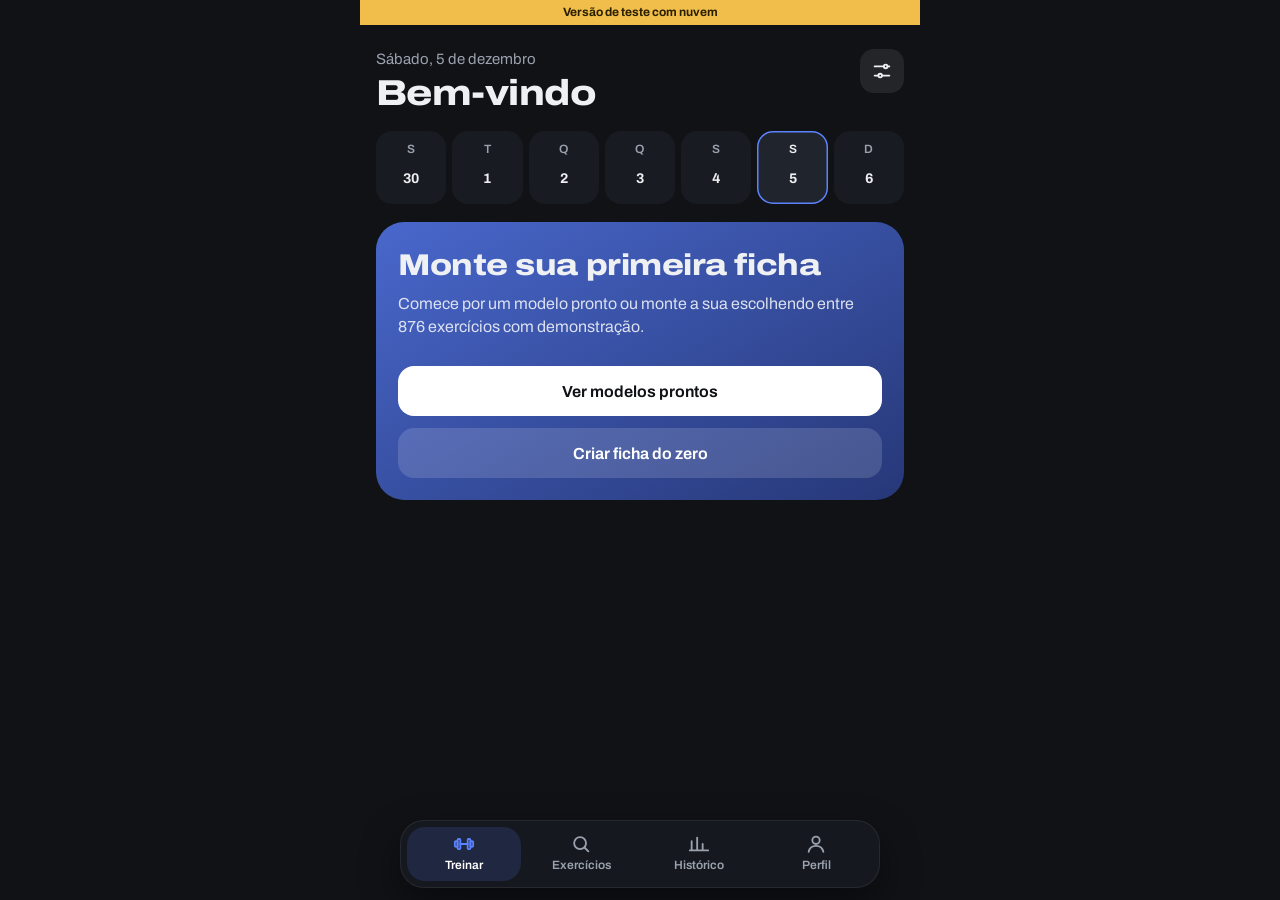
==== commit ef05dc35: "Nova paleta de cores e remove a leitura de ficha por foto Co-Authored-By: Claude Opus 5.5 <noreply@a" ====
--- a/teste/index.html
+++ b/teste/index.html
@@ -5,13 +5,13 @@
     <link rel="icon" type="image/svg+xml" href="./favicon.svg" />
     <link rel="apple-touch-icon" href="./icons/apple-180.png" />
     <meta name="viewport" content="width=device-width, initial-scale=1.0, viewport-fit=cover" />
-    <meta name="theme-color" content="#0E1222" />
+    <meta name="theme-color" content="#101216" />
     <meta name="apple-mobile-web-app-capable" content="yes" />
     <meta name="apple-mobile-web-app-title" content="Academia" />
     <meta name="description" content="Fichas de treino, demonstração de exercícios, registro de cargas e timer de descanso." />
     <title>Academia</title>
-    <script type="module" crossorigin src="./assets/index-CTddDRPE.js"></script>
-    <link rel="stylesheet" crossorigin href="./assets/index-CDWr-qIU.css">
+    <script type="module" crossorigin src="./assets/index-mkE46iFa.js"></script>
+    <link rel="stylesheet" crossorigin href="./assets/index-DDh0aUGg.css">
   <link rel="manifest" href="./manifest.webmanifest"></head>
   <body>
     <div id="root"></div>
--- a/teste/assets/index-DDh0aUGg.css
+++ b/teste/assets/index-DDh0aUGg.css
@@ -0,0 +1 @@
+@font-face{font-family:Archivo Variable;font-style:normal;font-display:swap;font-weight:100 900;font-stretch:62% 125%;src:url(./archivo-vietnamese-wdth-normal-rJmnGBSt.woff2)format("woff2-variations");unicode-range:U+102-103,U+110-111,U+128-129,U+168-169,U+1A0-1A1,U+1AF-1B0,U+300-301,U+303-304,U+308-309,U+323,U+329,U+1EA0-1EF9,U+20AB}@font-face{font-family:Archivo Variable;font-style:normal;font-display:swap;font-weight:100 900;font-stretch:62% 125%;src:url(./archivo-latin-ext-wdth-normal-7khWdh9v.woff2)format("woff2-variations");unicode-range:U+100-2BA,U+2BD-2C5,U+2C7-2CC,U+2CE-2D7,U+2DD-2FF,U+304,U+308,U+329,U+1D00-1DBF,U+1E00-1E9F,U+1EF2-1EFF,U+2020,U+20A0-20AB,U+20AD-20C0,U+2113,U+2C60-2C7F,U+A720-A7FF}@font-face{font-family:Archivo Variable;font-style:normal;font-display:swap;font-weight:100 900;font-stretch:62% 125%;src:url(./archivo-latin-wdth-normal-DY7AcnAa.woff2)format("woff2-variations");unicode-range:U+??,U+131,U+152-153,U+2BB-2BC,U+2C6,U+2DA,U+2DC,U+304,U+308,U+329,U+2000-206F,U+20AC,U+2122,U+2191,U+2193,U+2212,U+2215,U+FEFF,U+FFFD}:root{--fundo:#101216;--sup:#181b21;--sup-2:#20242c;--sup-3:#2b3039;--linha:#ffffff12;--linha-2:#ffffff21;--texto:#eef0f3;--texto-2:#9ba2ae;--texto-3:#6b7380;--azul:#5b82ff;--azul-forte:color-mix(in srgb, var(--azul) 80%, #000);--azul-suave:color-mix(in srgb, var(--azul) 15%, transparent);--vermelho:#ef5b63;--amarelo:#f2be4b;--verde:#3ecb8c;--verde-suave:color-mix(in srgb, var(--verde) 13%, transparent);--fonte:"Archivo Variable", "Archivo", system-ui, sans-serif;--raio:20px;--abas:68px;--lightningcss-light: ;--lightningcss-dark:initial;color-scheme:dark}*{box-sizing:border-box}html{-webkit-text-size-adjust:100%;background:var(--fundo)}body{color:var(--texto);background:var(--fundo);font:400 16px/1.45 var(--fonte);font-variant-numeric:tabular-nums;-webkit-font-smoothing:antialiased;-webkit-tap-highlight-color:transparent;margin:0}button,input,select{font:inherit;color:inherit}button{cursor:pointer}button:disabled{cursor:not-allowed}:focus-visible{outline:2px solid var(--azul);outline-offset:2px;border-radius:10px}h1,h2,h3{letter-spacing:-.015em;margin:0;font-weight:800;font-stretch:118%;line-height:1.05}.sr{clip:rect(0 0 0 0);width:1px;height:1px;position:absolute;overflow:hidden}.app{max-width:560px;min-height:100dvh;margin:0 auto}main{padding:env(safe-area-inset-top) 16px calc(var(--abas) + 210px + env(safe-area-inset-bottom))}.tela-topo{align-items:center;gap:8px;padding:22px 0 14px;display:flex}.tela-topo h1{flex:1;font-size:34px}.titulo-editavel{letter-spacing:-.015em;border:0;border-bottom:2px dashed var(--linha-2);background:0 0;flex:1;min-width:0;padding:4px 0;font-size:22px;font-weight:800;font-stretch:105%}.titulo-editavel:focus{border-bottom:2px solid var(--azul);outline:none}.sub{margin:28px 0 12px;font-size:20px}.secao{margin:26px 0 12px;font-size:20px}.vazio{color:var(--texto-2);padding:18px 0;line-height:1.5}.nota{color:var(--texto-2);margin:6px 0;font-size:15px}.contagem{color:var(--texto-2);margin:6px 0 10px;font-size:14px}.btn-primario,.btn-secundario{border:0;border-radius:16px;justify-content:center;align-items:center;gap:8px;min-height:50px;padding:0 22px;font-size:16px;font-weight:650;transition:transform .12s,background .2s;display:inline-flex}.btn-primario{background:var(--azul);color:#fff;box-shadow:0 8px 24px color-mix(in srgb, var(--azul) 35%, transparent)}.btn-primario:not(:disabled):hover{background:var(--azul-forte)}.btn-primario:not(:disabled):active,.btn-secundario:active{transform:scale(.97)}.btn-primario:disabled{background:var(--sup-3);color:var(--texto-2);box-shadow:none}.btn-primario.grande{border-radius:18px;flex:1;min-height:56px;font-size:17px}.btn-secundario{background:var(--sup-2);color:var(--texto)}.btn-secundario:hover{background:var(--sup-3)}.btn-texto{color:var(--azul);background:0 0;border:0;min-height:44px;padding:10px 6px;font-weight:600}.btn-texto.perigo{color:var(--vermelho)}.btn-texto.ativo{background:var(--vermelho);color:#fff;border-radius:12px;padding:10px 16px}.btn-texto.centro{margin:14px auto 0;display:block}.btn-icone{width:44px;height:44px;color:var(--texto);background:0 0;border:0;border-radius:14px;flex:none;place-items:center;display:grid}.btn-icone:hover{background:var(--sup-2)}.btn-icone.vidro{-webkit-backdrop-filter:blur(10px);background:#ffffff14}.btn-icone.vidro:hover{background:#ffffff24}.btn-icone.peq{border-radius:10px;width:36px;height:36px}.btn-icone:disabled{opacity:.3}.largo{width:100%;margin-top:12px}.acoes-linha{flex-wrap:wrap;gap:10px;margin-top:16px;display:flex}.acoes-linha>*{flex:1}.acoes-col{display:grid}.link{text-align:left;color:var(--texto);text-decoration:underline;-webkit-text-decoration-color:var(--linha-2);text-decoration-color:var(--linha-2);text-underline-offset:4px;background:0 0;border:0;padding:0;font-weight:600}.abas{z-index:20;left:50%;bottom:calc(12px + env(safe-area-inset-bottom));width:min(420px,100% - 24px);height:var(--abas);background:color-mix(in srgb, var(--sup) 82%, transparent);-webkit-backdrop-filter:blur(18px)saturate(1.4);border:1px solid var(--linha);border-radius:24px;gap:4px;padding:6px;display:flex;position:fixed;transform:translate(-50%);box-shadow:0 16px 40px #00000073}.abas button{color:var(--texto-2);background:0 0;border:0;border-radius:18px;flex:1;justify-content:center;align-items:center;gap:8px;font-size:14px;font-weight:600;transition:background .2s,color .2s;display:flex}.abas button.on{background:var(--azul-suave);color:#fff}.abas button.on svg{color:var(--azul)}@media (width<=380px){.abas button{flex-direction:column;gap:2px;font-size:12px}}.abas.quatro{width:min(480px,100% - 24px)}.abas.quatro button{flex-direction:column;gap:2px;font-size:12px}.home-topo{justify-content:space-between;align-items:flex-start;padding:24px 0 18px;display:flex}.home-data{color:var(--texto-2);margin:0 0 4px;font-size:15px}.home-topo h1{font-size:36px}.semana{grid-template-columns:repeat(7,1fr);gap:6px;margin-bottom:18px;display:grid}.dia{background:var(--sup);border-radius:16px;justify-items:center;gap:6px;padding:10px 0;display:grid}.dia-letra{color:var(--texto-2);font-size:12px;font-weight:600}.dia-num{border-radius:50%;place-items:center;width:30px;height:30px;font-size:14px;font-weight:700;display:grid}.dia.hoje{background:var(--sup-2);box-shadow:inset 0 0 0 1.5px var(--azul)}.dia.hoje .dia-letra{color:var(--texto)}.dia.feito .dia-num{background:var(--verde);color:var(--fundo)}.hero{background:var(--sup);isolation:isolate;border-radius:28px;position:relative;overflow:hidden}.hero:before{content:"";aspect-ratio:3/2;background:var(--capa,none) 0% var(--y,0%) / 200% 800% no-repeat var(--sup-2);display:block}.hero:after{content:"";z-index:0;pointer-events:none;background:linear-gradient(180deg, color-mix(in srgb, var(--fundo) 55%, transparent) 0%, color-mix(in srgb, var(--fundo) 0%, transparent) 22%), linear-gradient(180deg, transparent 28%, color-mix(in srgb, var(--sup) 85%, transparent) 52%, var(--sup) 64%);position:absolute;inset:0}.hero-conteudo{z-index:1;margin-top:-120px;padding:0 20px 20px;position:relative}.hero-selo{background:color-mix(in srgb, var(--azul) 22%, transparent);color:color-mix(in srgb, var(--azul) 30%, #fff);-webkit-backdrop-filter:blur(8px);backdrop-filter:blur(8px);border-radius:999px;align-items:center;gap:8px;padding:6px 12px 6px 10px;font-size:13px;font-weight:600;display:inline-flex}.hero-selo:before{content:"";background:var(--azul);width:8px;height:8px;box-shadow:0 0 0 4px color-mix(in srgb, var(--azul) 25%, transparent);border-radius:50%}.hero h2{margin:12px 0 14px;font-size:34px;font-stretch:125%}.hero-meta{flex-wrap:wrap;gap:8px;margin:0 0 18px;padding:0;list-style:none;display:flex}.hero-meta li{background:var(--sup-2);color:var(--texto-2);border-radius:12px;padding:8px 12px;font-size:14px}.hero-meta b{color:var(--texto);font-weight:700}.hero-acoes{align-items:center;gap:10px;display:flex}.hero-acoes .btn-icone{border-radius:18px;width:56px;height:56px}.boas-vindas{background:linear-gradient(150deg, var(--azul-forte), color-mix(in srgb, var(--azul) 35%, #0b1030));border-radius:28px;padding:28px 22px 22px}.boas-vindas h2{font-size:30px}.boas-vindas p{color:#ffffffd1;margin:10px 0 16px}.boas-vindas .btn-primario{color:var(--fundo);box-shadow:none;background:#fff}.boas-vindas .btn-secundario{color:#fff;background:#ffffff24}.em-andamento{text-align:left;background:linear-gradient(120deg, color-mix(in srgb, var(--vermelho) 18%, transparent), var(--sup));width:100%;color:var(--texto);border:1px solid color-mix(in srgb, var(--vermelho) 35%, transparent);border-radius:var(--raio);align-items:center;gap:12px;margin-bottom:14px;padding:14px 16px;display:flex}.em-andamento span:nth-child(2){flex:1;display:grid}.em-andamento small{color:var(--texto-2)}.em-andamento .seta{color:var(--vermelho);font-weight:700}.pulso{background:var(--vermelho);width:12px;height:12px;box-shadow:0 0 0 0 color-mix(in srgb, var(--vermelho) 60%, transparent);border-radius:50%;flex:none;animation:1.8s infinite pulso}@keyframes pulso{70%{box-shadow:0 0 0 10px color-mix(in srgb, var(--vermelho) 0%, transparent)}to{box-shadow:0 0 0 0 color-mix(in srgb, var(--vermelho) 0%, transparent)}}.fichas{gap:10px;margin:0;padding:0;list-style:none;display:grid}.ficha{border-radius:var(--raio);background:var(--sup);align-items:center;gap:10px;padding:10px 12px 10px 10px;display:flex}.ficha-info{text-align:left;background:0 0;border:0;flex:1;align-items:center;gap:14px;min-width:0;padding:0;display:flex}.ficha-capa{background-color:var(--sup-2);background-repeat:no-repeat;border-radius:14px;flex:none;width:84px;height:56px}.ficha-txt{gap:2px;min-width:0;display:grid}.ficha-dia{font-weight:600;color:var(--azul)!important}.ficha-txt strong{font-size:17px;font-weight:700;line-height:1.2}.ficha-txt small{color:var(--texto-2);font-size:13px}.btn-play{background:var(--azul-suave);width:48px;height:48px;color:var(--azul);border:0;border-radius:16px;flex:none;place-items:center;display:grid}.btn-play:not(:disabled):hover{background:var(--azul);color:#fff}.btn-play:disabled{opacity:.35}.modelos{gap:14px;margin:0;padding:0;list-style:none;display:grid}.modelos>li{background:var(--sup-2);border-radius:var(--raio);border-top:3px solid var(--azul);padding:18px}.modelos>li:nth-child(2){border-top-color:var(--vermelho)}.modelos>li:nth-child(3){border-top-color:var(--amarelo)}.modelos h3{font-size:20px}.modelos p{color:var(--texto-2);margin:6px 0 8px}.modelos ul{margin:0 0 14px;padding-left:18px}.modelos small{color:var(--texto-2)}.itens{gap:10px;margin:0;padding:0;list-style:none;display:grid}.item{background:var(--sup);border-radius:var(--raio);padding:12px}.item-topo{align-items:center;gap:10px;display:flex}.item-topo strong{flex:1;font-weight:650;line-height:1.2}.item-ordem{display:flex}.item-campos{grid-template-columns:1fr 1fr;gap:10px;margin-top:12px;display:grid}.item-campos label,.item-obs{color:var(--texto-2);gap:6px;font-size:13px;display:grid}.item-obs{margin-top:10px}.item-campos input,.item-campos select,.item-obs input,.ajuste select{background:var(--sup-2);width:100%;min-width:0;height:46px;color:var(--texto);border:1px solid #0000;border-radius:12px;padding:0 12px}.item-campos input:focus,.item-obs input:focus,.item-campos select:focus{border-color:var(--azul);outline:none}.stepper{background:var(--sup-2);border-radius:12px;justify-content:space-between;align-items:center;height:46px;display:flex}.stepper button{width:44px;height:100%;color:var(--azul);background:0 0;border:0;font-size:22px}.stepper b{color:var(--texto);font-size:18px;font-weight:700}.filtros{z-index:5;background:linear-gradient(var(--fundo) 85%, transparent);margin:0 -16px;padding:6px 16px 10px;position:sticky;top:0}.folha .filtros{background:linear-gradient(var(--sup) 85%, transparent);margin:0 -20px;padding-inline:20px}.busca{background:var(--sup);height:50px;color:var(--texto-2);border:1px solid #0000;border-radius:16px;align-items:center;gap:10px;padding:0 16px;display:flex}.folha .busca{background:var(--sup-2)}.busca:focus-within{border-color:var(--azul)}.busca input{min-width:0;height:100%;color:var(--texto);background:0 0;border:0;outline:none;flex:1}.busca input::placeholder{color:var(--texto-2)}.chips{scrollbar-width:none;gap:8px;padding:12px 0 0;display:flex;overflow-x:auto}.chips::-webkit-scrollbar{display:none}.chips.secundarios{padding-top:8px}.chip{background:var(--sup);height:38px;color:var(--texto);border:0;border-radius:999px;flex:none;padding:0 16px;font-size:14px;font-weight:600}.folha .chip{background:var(--sup-2)}.chip.on{background:var(--azul);color:#fff}.chip.leve{height:32px;color:var(--texto-2);box-shadow:inset 0 0 0 1px var(--linha-2);background:0 0;padding:0 12px;font-size:13px;font-weight:500}.chip.leve.on{background:var(--texto);color:var(--fundo);box-shadow:none}.ex-grade{grid-template-columns:repeat(2,1fr);gap:10px;margin:0;padding:0;list-style:none;display:grid}.ex-card{text-align:left;background:var(--sup);border:0;border-radius:18px;flex-direction:column;width:100%;height:100%;padding:0;transition:transform .15s;display:flex;overflow:hidden}.ex-card:active{transform:scale(.98)}.ex-card-img{aspect-ratio:3/2;background-color:var(--sup-2);background-repeat:no-repeat;display:block}.ex-card-txt{gap:2px;padding:10px 12px 12px;display:grid}.ex-card-txt strong{font-size:14px;font-weight:650;line-height:1.25}.ex-card-txt small{color:var(--texto-2);font-size:12px}@media (width>=520px){.ex-grade{grid-template-columns:repeat(3,1fr)}}.ex-lista{gap:6px;margin:0;padding:0;list-style:none;display:grid}.ex-linha{background:var(--sup-2);text-align:left;border:1px solid #0000;border-radius:16px;align-items:center;gap:12px;width:100%;padding:8px;display:flex}.ex-linha.marcado{border-color:var(--azul);background:var(--azul-suave)}.ex-linha-txt{flex:1;min-width:0;display:grid}.ex-linha-txt strong{font-size:15px;font-weight:600;line-height:1.25}.ex-linha-txt small{color:var(--texto-2);flex-wrap:wrap;align-items:center;gap:8px;font-size:13px;display:flex}.tag{background:var(--sup-3);color:var(--texto);border-radius:6px;padding:2px 8px;font-size:11px}.marca{width:26px;height:26px;box-shadow:inset 0 0 0 2px var(--linha-2);border-radius:50%;flex:none;place-items:center;margin-right:4px;display:grid}.ex-linha.marcado .marca{background:var(--azul);box-shadow:none;color:#fff}.demo-mini{background-color:var(--sup-3);background-repeat:no-repeat;border-radius:12px;flex:none;width:72px;height:48px;display:block}.demo{background:#fff;border-radius:22px;position:relative;overflow:hidden}.demo-img{aspect-ratio:3/2;background-repeat:no-repeat}.demo-img.anima{animation:1.8s step-end infinite quadros}@keyframes quadros{0%{background-position:0% var(--y)}50%{background-position:100% var(--y)}}.demo-play{background:color-mix(in srgb, var(--fundo) 75%, transparent);-webkit-backdrop-filter:blur(8px);backdrop-filter:blur(8px);color:#fff;border:0;border-radius:14px;place-items:center;width:44px;height:44px;display:grid;position:absolute;bottom:12px;right:12px}.video{margin-top:14px}.video-quadro{aspect-ratio:16/9;background:#000;border-radius:18px;position:relative;overflow:hidden}.video-quadro iframe{border:0;width:100%;height:100%;position:absolute;inset:0}.video-capa{background:#000;border:0;width:100%;padding:0;display:block;position:absolute;inset:0}.video-capa img{object-fit:cover;opacity:.85;width:100%;height:100%;display:block}.video-play{background:var(--vermelho);color:#fff;border-radius:50%;place-items:center;width:64px;height:64px;padding-left:4px;display:grid;position:absolute;top:50%;left:50%;transform:translate(-50%,-50%);box-shadow:0 8px 24px #00000073}.video-capa:hover .video-play{transform:translate(-50%,-50%)scale(1.06)}.video-acoes{flex-wrap:wrap;align-items:center;gap:2px 8px;margin-top:6px;display:flex}.video-acoes .link-video{margin:0 0 0 auto;padding:8px 12px;font-size:14px}.video-acoes .btn-texto{padding:10px 6px;font-size:14px}.video-form{grid-template-columns:1fr auto;gap:8px;margin-top:6px;display:grid}.video-form input{background:var(--sup-2);min-width:0;height:48px;color:var(--texto);border:1px solid #0000;border-radius:12px;padding:0 12px}.video-form input:focus{border-color:var(--azul);outline:none}.video-form .btn-texto{grid-column:1/-1;justify-self:start}.nota.erro{color:color-mix(in srgb, var(--vermelho) 65%, #fff);grid-column:1/-1}.link-video{background:color-mix(in srgb, var(--vermelho) 14%, transparent);height:40px;color:color-mix(in srgb, var(--vermelho) 65%, #fff);border-radius:12px;align-items:center;gap:8px;margin-top:0;padding:0 14px;font-size:14px;font-weight:600;text-decoration:none;display:inline-flex}.link-video:hover{background:color-mix(in srgb, var(--vermelho) 24%, transparent)}.ficha-tecnica{grid-template-columns:1fr 1fr;gap:8px;margin:16px 0 0;display:grid}.ficha-tecnica div{background:var(--sup-2);border-radius:14px;padding:10px 12px}.ficha-tecnica dt{color:var(--texto-2);font-size:12px}.ficha-tecnica dd{margin:2px 0 0;font-weight:600}.passos{counter-reset:p;gap:12px;margin:0;padding:0;list-style:none;display:grid}.passos li{counter-increment:p;color:#d9deea;grid-template-columns:32px 1fr;gap:10px;line-height:1.5;display:grid}.passos li:before{content:counter(p);background:var(--azul-suave);width:28px;height:28px;color:var(--azul);border-radius:9px;place-items:center;font-size:14px;font-weight:800;display:grid}.dica{background:color-mix(in srgb, var(--amarelo) 10%, transparent);border:1px solid color-mix(in srgb, var(--amarelo) 25%, transparent);border-radius:14px;margin:16px 0 0;padding:12px 14px;line-height:1.5}.dica strong{color:var(--amarelo)}.credito{color:var(--texto-2);margin-top:28px;font-size:12px}.numeros{grid-template-columns:repeat(3,1fr);gap:8px;margin:4px 0 14px;display:grid}.numeros div{background:var(--sup);border-radius:16px;align-content:start;gap:2px;padding:12px;display:grid}.folha .numeros div{background:var(--sup-2)}.numeros b{font-size:22px;font-weight:800;font-stretch:112%;line-height:1.1}.numeros div:first-child b{color:var(--azul)}.numeros div:nth-child(2) b,.numeros div:nth-child(3) b{color:var(--texto)}.numeros span{color:var(--texto-2);font-size:12px;line-height:1.3}.numeros.grande b{font-size:26px}.grafico{background:var(--sup-2);border-radius:16px;margin:8px 0;padding:12px}.grafico svg{width:100%;height:120px;display:block}.grafico .grade{stroke:var(--linha-2);stroke-dasharray:3 5}.grafico .linha{fill:none;stroke:var(--azul);stroke-width:2.5px;stroke-linejoin:round}.grafico .ponto{fill:var(--azul)}.grafico .ponto.ult{fill:var(--amarelo);stroke:var(--sup-2);stroke-width:2px}.grafico figcaption{color:var(--texto-2);justify-content:space-between;margin-top:4px;font-size:12px;display:flex}.hist-mini{margin:8px 0 0;padding:0;list-style:none}.hist-mini li{border-bottom:1px solid var(--linha);justify-content:space-between;padding:10px 0;font-size:14px;display:flex}.hist-mini li span:first-child{color:var(--texto-2)}.treino-topo{z-index:6;background:color-mix(in srgb, var(--fundo) 88%, transparent);-webkit-backdrop-filter:blur(14px);margin:0 -16px;padding:16px 16px 10px;position:sticky;top:0}.treino-titulo{flex:1;min-width:0}.treino-titulo h1{white-space:nowrap;text-overflow:ellipsis;font-size:22px;overflow:hidden}.treino-titulo small{color:var(--texto-2);align-items:center;gap:6px;margin-top:4px;font-weight:600;display:flex}.progresso-txt{margin-left:auto;font-weight:500}.barra-progresso{background:var(--sup-2);border-radius:3px;height:6px;margin:4px 0 16px;overflow:hidden}.barra-progresso span{background:linear-gradient(90deg, var(--azul), var(--verde));border-radius:3px;height:100%;transition:width .4s;display:block}.bloco{background:var(--sup);border:1px solid #0000;border-radius:24px;margin-bottom:12px;padding:12px;transition:border-color .3s}.bloco.completo{border-color:color-mix(in srgb, var(--verde) 45%, transparent)}.bloco-topo{text-align:left;width:100%;color:var(--texto);background:0 0;border:0;align-items:center;gap:12px;padding:0;display:flex}.bloco-topo .demo-mini{width:81px;height:54px}.bloco-topo span{gap:2px;display:grid}.bloco-topo strong{font-size:17px;font-weight:700;line-height:1.2}.bloco-topo small{color:var(--texto-2);font-size:13px}.bloco-obs{background:var(--sup-2);color:#c7cedd;border-radius:12px;margin:10px 0 0;padding:10px 12px;font-size:14px;line-height:1.45}.series{border-collapse:separate;border-spacing:0 6px;width:100%;margin-top:6px}.series th{color:var(--texto-2);text-align:center;padding:4px 2px 0;font-size:12px;font-weight:600}.series td{text-align:center;padding:0 3px}.series td:first-child{border-radius:14px 0 0 14px}.series td:last-child{border-radius:0 14px 14px 0}.series td.n{width:36px;color:var(--texto-2);font-size:17px;font-weight:800}.series td.ant{color:var(--texto-2);white-space:nowrap;font-size:13px}.series input{text-align:center;background:var(--sup-2);border:1px solid #0000;border-radius:12px;width:100%;max-width:76px;height:48px;font-size:19px;font-weight:700}.series input::placeholder{color:var(--texto-3)}.series input:focus{border-color:var(--azul);background:var(--sup-3);outline:none}.series tr.feita td{background:var(--verde-suave)}.series tr.feita td.n{color:var(--verde)}.series tr.feita input{background:0 0}.check{background:var(--sup-2);width:48px;height:48px;color:var(--texto-3);border:0;border-radius:14px;place-items:center;transition:background .2s,box-shadow .2s;display:grid}.check.on{background:var(--verde);color:var(--fundo);box-shadow:0 6px 18px color-mix(in srgb, var(--verde) 35%, transparent)}.bloco-acoes{gap:4px;margin-top:2px;display:flex}.bloco-acoes .perigo{margin-left:auto}.finalizar{min-height:58px;margin-top:18px;font-size:18px}.timer{z-index:25;left:50%;bottom:calc(var(--abas) + 24px + env(safe-area-inset-bottom));background:color-mix(in srgb, var(--sup-2) 97%, transparent);-webkit-backdrop-filter:blur(18px)saturate(1.4);border:1px solid var(--linha-2);border-radius:26px;grid-template-rows:auto auto;grid-template-columns:92px 1fr;align-items:center;gap:6px 14px;width:min(420px,100% - 24px);padding:14px 16px 14px 14px;animation:.3s cubic-bezier(.2,.9,.3,1.2) sobe;display:grid;position:fixed;transform:translate(-50%);box-shadow:0 18px 44px #00000080}@keyframes sobe{0%{opacity:0;transform:translate(-50%,24px)}}.anilha{grid-row:1/3;width:92px;height:92px}.anilha-borda{fill:var(--fundo)}.anilha-trilho{fill:none;stroke:var(--sup-3);stroke-width:8px}.anilha-progresso{fill:none;stroke:var(--azul);stroke-width:8px;stroke-linecap:round;filter:drop-shadow(0 0 6px color-mix(in srgb, var(--azul) 60%, transparent));transition:stroke-dashoffset .25s linear,stroke .3s}.timer.quase .anilha-progresso{stroke:var(--vermelho);filter:drop-shadow(0 0 6px color-mix(in srgb, var(--vermelho) 60%, transparent))}.timer.fim .anilha-progresso{stroke:var(--verde);filter:drop-shadow(0 0 6px color-mix(in srgb, var(--verde) 60%, transparent))}.anilha-furo{fill:var(--sup-2)}.timer-txt{line-height:1;display:grid}.timer-rotulo{color:var(--texto-2);font-size:13px}.timer-num{letter-spacing:-.02em;margin-top:2px;font-size:46px;font-weight:800;font-stretch:112%}.timer.quase .timer-num{color:var(--vermelho)}.timer.fim .timer-num{color:var(--verde)}.timer-ex{color:var(--texto-2);white-space:nowrap;text-overflow:ellipsis;margin-top:4px;font-size:13px;overflow:hidden}.timer-acoes{gap:6px;display:flex}.timer-acoes button{height:38px;color:var(--texto);background:#ffffff14;border:0;border-radius:12px;padding:0 12px;font-weight:600}.timer-acoes .pular{background:var(--texto);color:var(--fundo);margin-left:auto;padding:0 16px}.semanas{background:var(--sup);border-radius:22px;grid-template-columns:repeat(8,1fr);align-items:end;gap:8px;height:150px;margin:4px 0 18px;padding:16px 14px 34px;display:grid;position:relative}.sem{flex-direction:column;justify-content:flex-end;align-items:center;gap:4px;height:100%;display:flex}.sem-barra{background:var(--sup-3);border-radius:8px;width:100%;min-height:4px}.sem-barra[data-atual]{background:linear-gradient(180deg, var(--azul), var(--azul-forte));box-shadow:0 0 16px color-mix(in srgb, var(--azul) 45%, transparent)}.sem small{color:var(--texto-2);height:16px;font-size:12px}.semanas figcaption{color:var(--texto-2);font-size:12px;position:absolute;bottom:12px;left:14px}.mes{margin:20px 0 10px;font-size:18px}.mes:first-letter{text-transform:uppercase}.sessoes{gap:8px;margin:0;padding:0;list-style:none;display:grid}.sessao{text-align:left;background:var(--sup);width:100%;color:var(--texto);border:0;border-radius:18px;gap:2px;padding:14px 16px;display:grid}.sessao:hover{background:var(--sup-2)}.sessao-data{color:var(--azul);font-size:13px;font-weight:600}.sessao strong{font-size:17px;font-weight:700}.sessao small{color:var(--texto-2)}.resumo-lista{gap:6px;margin:12px 0;padding:0;list-style:none;display:grid}.resumo-lista li{background:var(--sup-2);border-radius:14px;gap:4px;padding:12px 14px;display:grid}.resumo-lista span{color:var(--texto-2);word-spacing:.3em;font-size:15px}.recordes{background:linear-gradient(130deg, color-mix(in srgb, var(--amarelo) 22%, transparent), color-mix(in srgb, var(--amarelo) 6%, transparent));border:1px solid color-mix(in srgb, var(--amarelo) 35%, transparent);border-radius:18px;margin:8px 0;padding:16px}.recordes h3{color:var(--amarelo);font-size:20px}.recordes ul{margin:8px 0 0;padding-left:18px}.recordes small{color:var(--texto-2);display:block}.ajustes{gap:4px;display:grid}.ajuste{border-bottom:1px solid var(--linha);justify-content:space-between;align-items:center;gap:12px;min-height:56px;display:flex}.ajuste select{width:auto}.ajuste input[type=checkbox]{width:24px;height:24px;accent-color:var(--azul)}.folha-fundo{z-index:40;-webkit-backdrop-filter:blur(4px);backdrop-filter:blur(4px);background:#0000009e;justify-content:center;align-items:flex-end;animation:.2s some;display:flex;position:fixed;inset:0}@keyframes some{0%{opacity:0}}.folha{background:var(--sup);border:1px solid var(--linha);border-bottom:0;border-radius:28px 28px 0 0;flex-direction:column;width:100%;max-width:560px;max-height:88dvh;animation:.3s cubic-bezier(.2,.9,.3,1) desliza;display:flex}.folha:before{content:"";background:var(--linha-2);border-radius:3px;flex:none;width:40px;height:5px;margin:8px auto 0}.folha.cheia{height:94dvh;max-height:94dvh}@keyframes desliza{0%{opacity:.6;transform:translateY(60px)}}.folha-topo{align-items:center;gap:8px;padding:10px 12px 10px 20px;display:flex}.folha-topo h2{flex:1;font-size:22px}.folha-topo .btn-icone{background:var(--sup-2);border-radius:50%;width:38px;height:38px}.folha-corpo{padding:0 20px calc(28px + env(safe-area-inset-bottom));overscroll-behavior:contain;flex:1;overflow-y:auto}.rodape-fixo{background:linear-gradient(transparent, var(--sup) 22px);margin-top:8px;padding:26px 0 4px;position:sticky;bottom:0}.rodape-fixo .nota{margin:0 0 4px}@media (width>=600px){.folha{border-bottom:1px solid var(--linha);border-radius:28px;margin-bottom:24px}.folha-fundo{align-items:center}}@media (prefers-reduced-motion:reduce){*,:before,:after{transition:none!important;animation:none!important}}.sugestao{background:var(--sup-2);color:var(--texto-2);border-radius:14px;align-items:flex-start;gap:10px;margin:10px 0 4px;padding:10px 12px;font-size:14px;line-height:1.4;display:flex}.sugestao svg{color:var(--azul);flex:none;margin-top:1px}.sugestao span{gap:2px;display:grid}.sugestao b{color:var(--texto);font-size:15px}.sugestao.subir{background:var(--verde-suave)}.sugestao.subir svg{color:var(--verde)}.sugestao.reduzir{background:color-mix(in srgb, var(--amarelo) 10%, transparent)}.sugestao.reduzir svg{color:var(--amarelo)}.folha .sugestao{background:var(--sup-2);margin-bottom:14px}.folha .sugestao.subir{background:var(--verde-suave)}.cartao-foto{border:1px solid var(--linha-2);border-radius:var(--raio);background:linear-gradient(120deg, var(--azul-suave), transparent 70%), var(--sup);text-align:left;align-items:center;gap:14px;width:100%;margin:0 0 8px;padding:14px 16px;display:flex}.cartao-foto span:last-child{gap:2px;display:grid}.cartao-foto strong{font-size:16px}.cartao-foto small{color:var(--texto-2);font-size:14px}.cartao-foto-icone{background:var(--azul);color:#fff;border-radius:14px;flex:none;place-items:center;width:48px;height:48px;display:grid}.explica-foto{color:var(--texto-2);align-items:flex-start;gap:14px;margin:4px 0 8px;display:flex}.explica-foto svg{color:var(--azul);flex:none}.explica-foto p{margin:0;line-height:1.5}.captura{display:grid}.nota.centro{text-align:center}.nota.ok{color:var(--verde)}.erro-bloco{display:grid}.config-ia{gap:6px;display:grid}.linha-form{gap:8px;margin:8px 0;display:flex}.linha-form input{background:var(--sup-2);border:1px solid #0000;border-radius:14px;flex:1;min-width:0;height:50px;padding:0 14px}.linha-form input:focus{border-color:var(--azul);outline:none}.tela>.linha-form input{background:var(--sup)}.link-externo{color:var(--azul);font-size:15px;font-weight:600}.lendo{text-align:center;color:var(--texto-2);justify-items:center;gap:14px;padding:4px 0 12px;display:grid}.lendo-foto{background:#000;border-radius:18px;width:100%;max-height:52dvh;position:relative;overflow:hidden}.lendo-foto img{object-fit:contain;opacity:.75;width:100%;max-height:52dvh;display:block}.varredura{background:linear-gradient(transparent, var(--azul-suave) 70%, var(--azul));border-bottom:2px solid var(--azul);height:30%;animation:1.8s ease-in-out infinite alternate varrer;position:absolute;left:0;right:0}@keyframes varrer{0%{top:-30%}to{top:100%}}@media (prefers-reduced-motion:reduce){.varredura{animation:none;top:35%}}.revisao{margin:14px 0 18px}.revisao-nome{width:100%;font:800 20px/1.2 var(--fonte);border:0;border-bottom:1px solid var(--linha-2);background:0 0;margin-bottom:10px;padding:6px 0;font-stretch:112%}.revisao-nome:focus{border-color:var(--azul);outline:none}.revisao-item{align-items:center;gap:4px;display:flex}.revisao-item .ex-linha{flex:1}.revisao-item.pendente .ex-linha{border-color:color-mix(in srgb, var(--amarelo) 50%, transparent);background:color-mix(in srgb, var(--amarelo) 8%, transparent)}.revisao-item.pendente strong{color:var(--amarelo)}.demo-vazio{background:var(--sup-3);width:72px;height:48px;color:var(--amarelo);border-radius:12px;flex:none;place-items:center;font-size:22px;font-weight:800;display:grid}.aparelho-topo{align-items:flex-start;gap:14px;display:flex}.aparelho-topo img{object-fit:cover;border-radius:16px;flex:none;width:104px;height:104px}.aparelho-topo h3{margin:2px 0 6px;font-size:24px}.aparelho-topo p{color:var(--texto-2);margin:0;line-height:1.45}.ex-linha.principal{border-color:var(--azul)}.seta-dir{color:var(--azul);place-items:center;width:32px;display:grid}.form-perfil{gap:14px;margin-top:12px;display:grid}.form-perfil label,.campo-linha{color:var(--texto-2);gap:6px;font-size:14px;font-weight:600;display:grid}.form-perfil input,.campo-linha input{background:var(--sup-2);height:50px;color:var(--texto);border:1px solid #0000;border-radius:14px;padding:0 14px;font-size:16px;font-weight:400}.campo-linha input{background:var(--sup)}.form-perfil input:focus,.campo-linha input:focus{border-color:var(--azul);outline:none}.cores{border:0;flex-wrap:wrap;gap:12px;margin:0;padding:0;display:flex}.cores legend{color:var(--texto-2);margin-bottom:8px;font-size:14px;font-weight:600}.cor{border:3px solid #0000;border-radius:50%;width:42px;height:42px;box-shadow:inset 0 0 0 2px #0003}.cor.on{border-color:var(--texto)}.previa-marca{background:var(--fundo);border:1px dashed var(--linha-2);border-radius:18px;justify-content:space-between;align-items:center;gap:10px;padding:14px;display:flex}.previa-marca .btn-primario{pointer-events:none;min-height:40px;padding:0 14px;font-size:14px}.selo-marca{color:var(--texto);align-items:center;gap:8px;font-size:13px;font-weight:700;display:inline-flex}.selo-marca:before{content:"";background:var(--azul);width:10px;height:10px;box-shadow:0 0 0 4px var(--azul-suave);border-radius:50%}.envio a.btn-primario{text-decoration:none}.btn-primario.whats{background:#1fa855;box-shadow:0 8px 24px #1fa8554d}.link-cru{border:1px solid var(--linha);background:var(--fundo);width:100%;height:40px;color:var(--texto-2);border-radius:10px;margin-top:10px;padding:0 10px;font-size:13px}.novo-aluno{margin:4px 0 14px}.alunos{gap:8px;margin:0;padding:0;list-style:none;display:grid}.aluno{border-radius:var(--raio);background:var(--sup);text-align:left;border:0;align-items:center;gap:12px;width:100%;padding:12px;display:flex}.aluno:hover{background:var(--sup-2)}.avatar{background:var(--azul-suave);width:46px;height:46px;color:var(--azul);border-radius:50%;flex:none;place-items:center;font-size:16px;font-weight:800;display:grid}.aluno-txt{flex:1;gap:2px;min-width:0;display:grid}.aluno-txt strong{font-size:17px}.aluno-txt small{color:var(--texto-2);font-size:14px}.selo-novo{color:var(--verde);background:var(--verde-suave);border-radius:999px;flex:none;padding:4px 8px;font-size:12px;font-weight:700}.btn-play.leve{color:var(--texto-2);background:0 0}.enviar-treino{margin-top:22px}.selo-aluno{color:var(--texto-2);margin:-4px 0 12px;font-size:14px}.evolucao .sobe{color:var(--verde);font-weight:700}.sessoes-aluno{gap:8px;margin:12px 0 0;padding:0;list-style:none;display:grid}.sessoes-aluno li{background:var(--sup);border-radius:16px;padding:12px 14px}.sessoes-aluno div{justify-content:space-between;align-items:baseline;gap:10px;display:flex}.sessoes-aluno small{color:var(--texto-2);flex:none;font-size:13px}.sessoes-aluno p{color:var(--texto-2);margin:6px 0 0;font-size:14px;line-height:1.45}.copiar-lista{gap:8px;margin:0;padding:0;list-style:none;display:grid}.copiar-lista li{background:var(--sup-2);border-radius:16px;justify-content:space-between;align-items:center;gap:12px;padding:10px 12px;display:flex}.copiar-lista li span{min-width:0;display:grid}.copiar-lista small{color:var(--texto-2);font-size:13px}.copiar-lista .btn-secundario{background:var(--sup-3);flex:none;min-height:40px;padding:0 14px}.cartao-personal{border-radius:var(--raio);background:var(--sup);border:1px solid var(--linha);align-items:center;gap:12px;margin-top:12px;padding:12px;display:flex}.cartao-personal-txt{flex:1;min-width:0;display:grid}.cartao-personal-txt small{color:var(--texto-2);font-size:13px}.cartao-personal .btn-secundario{flex:none;min-height:42px;padding:0 14px;font-size:14px}.convite h3{margin:14px 0 8px;font-size:28px}.convite>p{color:var(--texto-2);margin:0 0 14px;line-height:1.5}.convite-fichas{gap:8px;margin:0 0 12px;padding:0;list-style:none;display:grid}.convite-fichas li{background:var(--sup-2);border-left:4px solid var(--azul);border-radius:16px;gap:2px;padding:12px 14px;display:grid}.convite-fichas small{color:var(--texto-2);font-size:13px}.ajuste>span{gap:2px;display:grid}.ajuste>span small{color:var(--texto-2);font-size:13px;font-weight:400}.acoes-tres{gap:8px}.acoes-tres .btn-secundario{white-space:nowrap;gap:6px;padding:0 8px;font-size:15px}.resumo-conta{background:var(--sup);border-radius:16px;align-items:center;gap:10px;margin:-4px 0 14px;padding:10px 12px;display:flex}.resumo-conta.alerta{box-shadow:inset 0 0 0 1px color-mix(in srgb, var(--amarelo) 50%, transparent)}.resumo-conta-txt{flex:1;font-size:15px;font-weight:600;display:grid}.resumo-conta-txt small{color:var(--texto-2);font-size:13px;font-weight:400}.resumo-conta .btn-texto{min-height:40px}.selo-plano{background:var(--sup-3);color:var(--texto-2);border-radius:999px;flex:none;padding:5px 10px;font-size:12px;font-weight:800}.selo-plano.pro{background:var(--amarelo);color:#2a2000}.beneficios{gap:12px;margin:4px 0 16px;padding:0;list-style:none;display:grid}.beneficios li{align-items:flex-start;gap:12px;display:flex}.beneficios svg{color:var(--azul);flex:none;margin-top:2px}.beneficios span{gap:2px;display:grid}.beneficios small{color:var(--texto-2);font-size:14px}.aviso-plano{background:color-mix(in srgb, var(--amarelo) 10%, transparent);border:1px solid color-mix(in srgb, var(--amarelo) 30%, transparent);border-radius:14px;margin:0 0 14px;padding:12px 14px;line-height:1.45}.preco{text-align:center;margin:0 0 4px;font-size:26px;font-weight:800;font-stretch:112%}a.btn-primario{text-decoration:none}.form-perfil input.codigo{letter-spacing:.3em;text-align:center;font-size:26px;font-weight:700}.faixa-teste{z-index:30;text-align:center;padding:calc(4px + env(safe-area-inset-top)) 8px 4px;background:var(--amarelo);color:#2a2000;font-size:12px;font-weight:700;position:sticky;top:0}.detalhes summary{color:var(--azul);cursor:pointer;padding:8px 0;font-weight:600}.abas.cinco{gap:2px;width:min(560px,100% - 16px);padding:5px}.abas.cinco button{font-size:11px}.chips-perfil{flex-wrap:wrap;gap:8px;margin:-6px 0 4px;display:flex}.chips-perfil span{background:var(--sup);color:var(--texto-2);border-radius:999px;padding:6px 12px;font-size:14px;font-weight:600}.cartao-vazio{border:1px dashed var(--linha-2);border-radius:var(--raio);text-align:left;background:0 0;align-items:center;gap:14px;width:100%;padding:16px;display:flex}.cartao-vazio:hover{background:var(--sup)}.cartao-vazio svg{color:var(--azul);flex:none}.cartao-vazio span{gap:2px;display:grid}.cartao-vazio small{color:var(--texto-2);font-size:14px}.diario{background:var(--sup);border-radius:var(--raio);padding:6px 14px 10px}.diario-topo{justify-content:space-between;align-items:center;padding:4px 0 6px;display:flex}.diario-topo strong{font-size:17px}.btn-icone.gira svg{transform:rotate(180deg)}.diario-bloco{border-top:1px solid var(--linha);gap:8px;padding:12px 0;display:grid}.diario-bloco.linha{justify-content:space-between;align-items:center;display:flex}.diario-rotulo{align-items:baseline;gap:8px;margin:0;font-size:15px;font-weight:700;display:flex}.diario-rotulo small{color:var(--texto-2);font-size:13px;font-weight:500}.agua-topo{justify-content:space-between;align-items:baseline;font-weight:700;display:flex}.agua-topo b{font-size:20px;font-stretch:112%}.agua-topo small{color:var(--texto-2);font-size:13px;font-weight:500}.agua-barra{background:var(--sup-3);border-radius:6px;height:10px;overflow:hidden}.agua-barra span{background:linear-gradient(90deg, color-mix(in srgb, var(--azul) 55%, #fff), var(--azul));border-radius:6px;height:100%;transition:width .3s;display:block}.agua-acoes{flex-wrap:wrap;gap:8px;display:flex}.agua-acoes .chip{background:var(--sup-2)}.agua-acoes .chip:disabled{opacity:.4}.refeicoes-dia{gap:6px;margin:0;padding:0;list-style:none;display:grid}.refeicoes-dia label{background:var(--sup-2);cursor:pointer;border-radius:14px;align-items:flex-start;gap:12px;padding:10px 12px;display:flex}.refeicoes-dia input{width:22px;height:22px;accent-color:var(--verde);flex:none;margin:1px 0 0}.refeicoes-dia span{gap:2px;min-width:0;display:grid}.refeicoes-dia em{color:var(--texto-2);margin-right:8px;font-size:14px;font-style:normal;font-weight:600}.refeicoes-dia small{color:var(--texto-2);font-size:13px;line-height:1.4}.refeicoes-dia label.feita{background:var(--verde-suave)}.refeicoes-dia label.feita strong{-webkit-text-decoration:line-through #ffffff59;text-decoration:line-through #ffffff59}.energia{gap:6px;display:flex}.energia button{background:var(--sup-3);border:0;border-radius:10px;flex:1;height:34px}.energia button.on{background:var(--amarelo)}.campo-bloco{color:var(--texto-2);gap:6px;margin-top:10px;font-size:14px;font-weight:600;display:grid}.campo-bloco textarea,.form-perfil textarea,.refeicoes-edicao textarea{background:var(--sup-2);width:100%;color:var(--texto);font:400 15px/1.45 var(--fonte);resize:vertical;border:1px solid #0000;border-radius:14px;padding:10px 12px}.diario .campo-bloco{margin-top:0}.diario textarea{background:var(--sup-2)}.campo-bloco textarea:focus,.form-perfil textarea:focus,.refeicoes-edicao textarea:focus,.form-perfil select:focus{border-color:var(--azul);outline:none}.form-perfil select{background:var(--sup-2);height:50px;color:var(--texto);border:1px solid #0000;border-radius:14px;padding:0 12px;font-size:16px;font-weight:400}.campos-grade{grid-template-columns:repeat(auto-fill,minmax(96px,1fr));gap:10px;margin:10px 0;display:grid}.campos-grade.dois{grid-template-columns:1fr 1fr;margin:0}.campos-grade label{color:var(--texto-2);gap:6px;font-size:13px;font-weight:600;display:grid}.campos-grade input{background:var(--sup-2);width:100%;min-width:0;height:48px;color:var(--texto);border:1px solid #0000;border-radius:12px;padding:0 12px;font-size:16px;font-weight:400}.campos-grade input:focus{border-color:var(--azul);outline:none}.sub.primeiro{margin-top:4px}.refeicoes-edicao{gap:10px;margin:0;padding:0;list-style:none;display:grid}.refeicoes-edicao li{background:var(--sup-2);border-radius:16px;gap:8px;padding:10px;display:grid}.refeicoes-edicao textarea{background:var(--sup-3)}.refeicao-topo{align-items:center;gap:8px;display:flex}.refeicao-nome{background:var(--sup-3);border:1px solid #0000;border-radius:10px;flex:1;min-width:0;height:42px;padding:0 10px;font-weight:700}.refeicao-hora{background:var(--sup-3);--lightningcss-light: ;--lightningcss-dark:initial;color-scheme:dark;border:1px solid #0000;border-radius:10px;width:104px;height:42px;padding:0 8px}.cartao-peso,.cartao-dieta,.cartao-academia{background:var(--sup);border-radius:var(--raio);padding:14px}.cartao-peso .numeros div,.cartao-dieta .metas div{background:var(--sup-2)}.cartao-peso.compacto{margin-bottom:10px;padding:12px 14px 4px}.metas{grid-template-columns:repeat(auto-fill,minmax(88px,1fr));gap:8px;margin-bottom:8px;display:grid}.metas div{border-radius:14px;gap:2px;padding:10px 12px;display:grid}.metas b{font-size:19px;font-weight:800;font-stretch:112%}.metas span{color:var(--texto-2);font-size:13px}.btn-texto.mini{min-height:0;color:var(--texto-2);padding:0 0 0 10px;font-size:13px;font-weight:500}.cartao-academia-topo{justify-content:space-between;align-items:flex-start;display:flex}.cartao-academia-topo span{display:grid}.cartao-academia-topo strong{font-size:19px}.cartao-academia-topo small{color:var(--texto-2)}.cartao-academia dl{gap:6px;margin:10px 0 4px;display:grid}.cartao-academia dl div{justify-content:space-between;gap:12px;font-size:15px;display:flex}.cartao-academia dt{color:var(--texto-2)}.cartao-academia dd{text-align:right;margin:0;font-weight:600}.cartao-academia dl div.alerta dd{color:var(--amarelo)}.cartao-academia .acoes-linha a{text-decoration:none}.cartao-peso .numeros b{white-space:nowrap;font-size:19px}.cartao-peso .numeros div:nth-child(2) b,.cartao-peso .numeros div:nth-child(3) b{color:var(--texto)}.btn-texto.direita{color:var(--azul);margin-left:auto;font-size:14px;font-weight:600}.chips.sugestoes{flex-wrap:wrap;padding:4px 0 12px;overflow:visible}.item-tipo{background:var(--sup-3);width:120px;height:42px;color:var(--texto);border:1px solid #0000;border-radius:10px;flex:none;padding:0 8px}
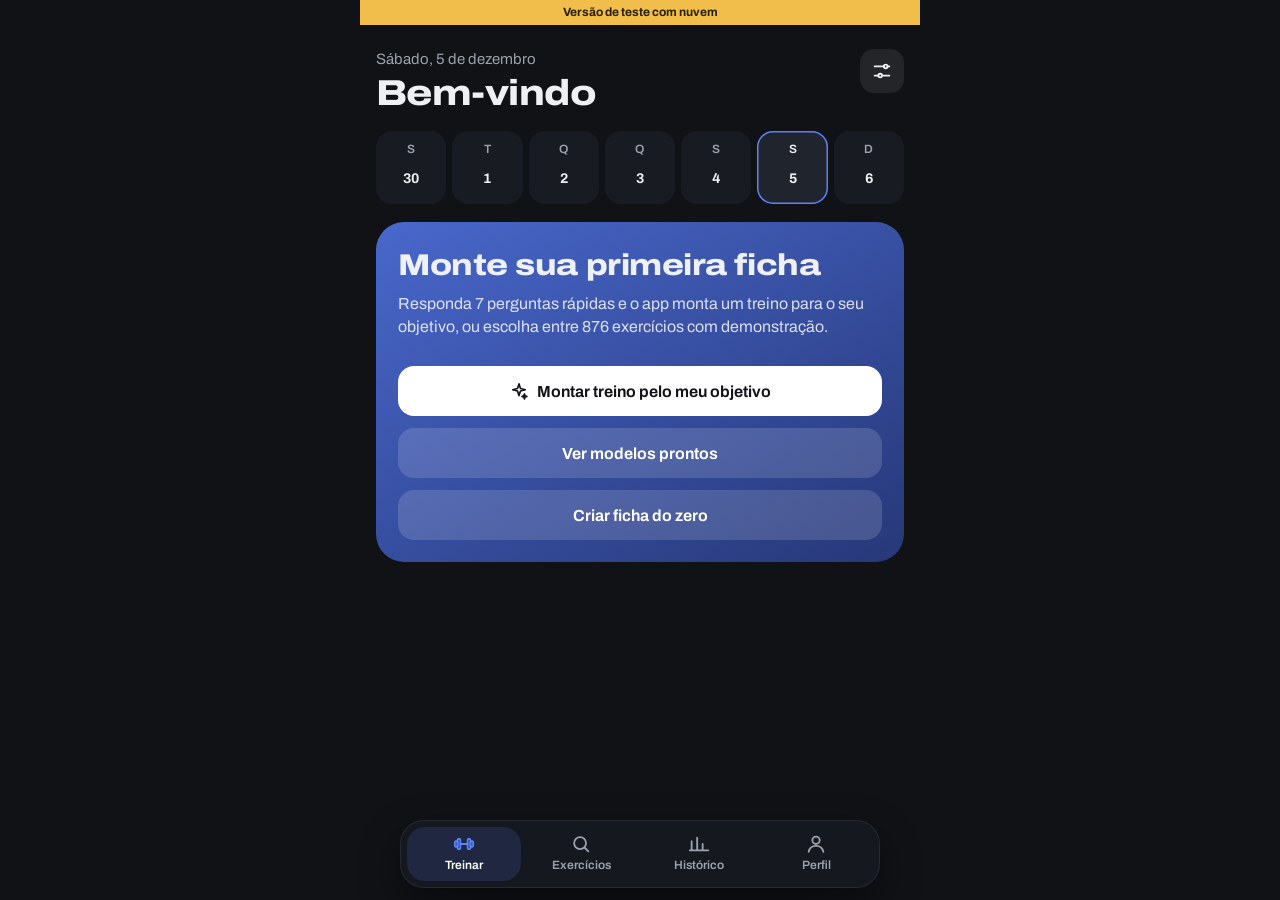
==== commit 3e6231dc: "Treino por objetivo, troca de exercício e variação de ficha Co-Authored-By: Claude Opus 5.5 <noreply" ====
--- a/teste/index.html
+++ b/teste/index.html
@@ -10,8 +10,8 @@
     <meta name="apple-mobile-web-app-title" content="Academia" />
     <meta name="description" content="Fichas de treino, demonstração de exercícios, registro de cargas e timer de descanso." />
     <title>Academia</title>
-    <script type="module" crossorigin src="./assets/index-mkE46iFa.js"></script>
-    <link rel="stylesheet" crossorigin href="./assets/index-DDh0aUGg.css">
+    <script type="module" crossorigin src="./assets/index-BwQqMQAo.js"></script>
+    <link rel="stylesheet" crossorigin href="./assets/index-BHSo5DCW.css">
   <link rel="manifest" href="./manifest.webmanifest"></head>
   <body>
     <div id="root"></div>
--- a/teste/assets/index-BHSo5DCW.css
+++ b/teste/assets/index-BHSo5DCW.css
@@ -0,0 +1 @@
+@font-face{font-family:Archivo Variable;font-style:normal;font-display:swap;font-weight:100 900;font-stretch:62% 125%;src:url(./archivo-vietnamese-wdth-normal-rJmnGBSt.woff2)format("woff2-variations");unicode-range:U+102-103,U+110-111,U+128-129,U+168-169,U+1A0-1A1,U+1AF-1B0,U+300-301,U+303-304,U+308-309,U+323,U+329,U+1EA0-1EF9,U+20AB}@font-face{font-family:Archivo Variable;font-style:normal;font-display:swap;font-weight:100 900;font-stretch:62% 125%;src:url(./archivo-latin-ext-wdth-normal-7khWdh9v.woff2)format("woff2-variations");unicode-range:U+100-2BA,U+2BD-2C5,U+2C7-2CC,U+2CE-2D7,U+2DD-2FF,U+304,U+308,U+329,U+1D00-1DBF,U+1E00-1E9F,U+1EF2-1EFF,U+2020,U+20A0-20AB,U+20AD-20C0,U+2113,U+2C60-2C7F,U+A720-A7FF}@font-face{font-family:Archivo Variable;font-style:normal;font-display:swap;font-weight:100 900;font-stretch:62% 125%;src:url(./archivo-latin-wdth-normal-DY7AcnAa.woff2)format("woff2-variations");unicode-range:U+??,U+131,U+152-153,U+2BB-2BC,U+2C6,U+2DA,U+2DC,U+304,U+308,U+329,U+2000-206F,U+20AC,U+2122,U+2191,U+2193,U+2212,U+2215,U+FEFF,U+FFFD}:root{--fundo:#101216;--sup:#181b21;--sup-2:#20242c;--sup-3:#2b3039;--linha:#ffffff12;--linha-2:#ffffff21;--texto:#eef0f3;--texto-2:#9ba2ae;--texto-3:#6b7380;--azul:#5b82ff;--azul-forte:color-mix(in srgb, var(--azul) 80%, #000);--azul-suave:color-mix(in srgb, var(--azul) 15%, transparent);--vermelho:#ef5b63;--amarelo:#f2be4b;--verde:#3ecb8c;--verde-suave:color-mix(in srgb, var(--verde) 13%, transparent);--fonte:"Archivo Variable", "Archivo", system-ui, sans-serif;--raio:20px;--abas:68px;--lightningcss-light: ;--lightningcss-dark:initial;color-scheme:dark}*{box-sizing:border-box}html{-webkit-text-size-adjust:100%;background:var(--fundo)}body{color:var(--texto);background:var(--fundo);font:400 16px/1.45 var(--fonte);font-variant-numeric:tabular-nums;-webkit-font-smoothing:antialiased;-webkit-tap-highlight-color:transparent;margin:0}button,input,select{font:inherit;color:inherit}button{cursor:pointer}button:disabled{cursor:not-allowed}:focus-visible{outline:2px solid var(--azul);outline-offset:2px;border-radius:10px}h1,h2,h3{letter-spacing:-.015em;margin:0;font-weight:800;font-stretch:118%;line-height:1.05}.sr{clip:rect(0 0 0 0);width:1px;height:1px;position:absolute;overflow:hidden}.app{max-width:560px;min-height:100dvh;margin:0 auto}main{padding:env(safe-area-inset-top) 16px calc(var(--abas) + 210px + env(safe-area-inset-bottom))}.tela-topo{align-items:center;gap:8px;padding:22px 0 14px;display:flex}.tela-topo h1{flex:1;font-size:34px}.titulo-editavel{letter-spacing:-.015em;border:0;border-bottom:2px dashed var(--linha-2);background:0 0;flex:1;min-width:0;padding:4px 0;font-size:22px;font-weight:800;font-stretch:105%}.titulo-editavel:focus{border-bottom:2px solid var(--azul);outline:none}.sub{margin:28px 0 12px;font-size:20px}.secao{margin:26px 0 12px;font-size:20px}.vazio{color:var(--texto-2);padding:18px 0;line-height:1.5}.nota{color:var(--texto-2);margin:6px 0;font-size:15px}.contagem{color:var(--texto-2);margin:6px 0 10px;font-size:14px}.btn-primario,.btn-secundario{border:0;border-radius:16px;justify-content:center;align-items:center;gap:8px;min-height:50px;padding:0 22px;font-size:16px;font-weight:650;transition:transform .12s,background .2s;display:inline-flex}.btn-primario{background:var(--azul);color:#fff;box-shadow:0 8px 24px color-mix(in srgb, var(--azul) 35%, transparent)}.btn-primario:not(:disabled):hover{background:var(--azul-forte)}.btn-primario:not(:disabled):active,.btn-secundario:active{transform:scale(.97)}.btn-primario:disabled{background:var(--sup-3);color:var(--texto-2);box-shadow:none}.btn-primario.grande{border-radius:18px;flex:1;min-height:56px;font-size:17px}.btn-secundario{background:var(--sup-2);color:var(--texto)}.btn-secundario:hover{background:var(--sup-3)}.btn-texto{color:var(--azul);background:0 0;border:0;min-height:44px;padding:10px 6px;font-weight:600}.btn-texto.perigo{color:var(--vermelho)}.btn-texto.ativo{background:var(--vermelho);color:#fff;border-radius:12px;padding:10px 16px}.btn-texto.centro{margin:14px auto 0;display:block}.btn-icone{width:44px;height:44px;color:var(--texto);background:0 0;border:0;border-radius:14px;flex:none;place-items:center;display:grid}.btn-icone:hover{background:var(--sup-2)}.btn-icone.vidro{-webkit-backdrop-filter:blur(10px);background:#ffffff14}.btn-icone.vidro:hover{background:#ffffff24}.btn-icone.peq{border-radius:10px;width:36px;height:36px}.btn-icone:disabled{opacity:.3}.largo{width:100%;margin-top:12px}.acoes-linha{flex-wrap:wrap;gap:10px;margin-top:16px;display:flex}.acoes-linha>*{flex:1}.acoes-col{display:grid}.link{text-align:left;color:var(--texto);text-decoration:underline;-webkit-text-decoration-color:var(--linha-2);text-decoration-color:var(--linha-2);text-underline-offset:4px;background:0 0;border:0;padding:0;font-weight:600}.abas{z-index:20;left:50%;bottom:calc(12px + env(safe-area-inset-bottom));width:min(420px,100% - 24px);height:var(--abas);background:color-mix(in srgb, var(--sup) 82%, transparent);-webkit-backdrop-filter:blur(18px)saturate(1.4);border:1px solid var(--linha);border-radius:24px;gap:4px;padding:6px;display:flex;position:fixed;transform:translate(-50%);box-shadow:0 16px 40px #00000073}.abas button{color:var(--texto-2);background:0 0;border:0;border-radius:18px;flex:1;justify-content:center;align-items:center;gap:8px;font-size:14px;font-weight:600;transition:background .2s,color .2s;display:flex}.abas button.on{background:var(--azul-suave);color:#fff}.abas button.on svg{color:var(--azul)}@media (width<=380px){.abas button{flex-direction:column;gap:2px;font-size:12px}}.abas.quatro{width:min(480px,100% - 24px)}.abas.quatro button{flex-direction:column;gap:2px;font-size:12px}.home-topo{justify-content:space-between;align-items:flex-start;padding:24px 0 18px;display:flex}.home-data{color:var(--texto-2);margin:0 0 4px;font-size:15px}.home-topo h1{font-size:36px}.semana{grid-template-columns:repeat(7,1fr);gap:6px;margin-bottom:18px;display:grid}.dia{background:var(--sup);border-radius:16px;justify-items:center;gap:6px;padding:10px 0;display:grid}.dia-letra{color:var(--texto-2);font-size:12px;font-weight:600}.dia-num{border-radius:50%;place-items:center;width:30px;height:30px;font-size:14px;font-weight:700;display:grid}.dia.hoje{background:var(--sup-2);box-shadow:inset 0 0 0 1.5px var(--azul)}.dia.hoje .dia-letra{color:var(--texto)}.dia.feito .dia-num{background:var(--verde);color:var(--fundo)}.hero{background:var(--sup);isolation:isolate;border-radius:28px;position:relative;overflow:hidden}.hero:before{content:"";aspect-ratio:3/2;background:var(--capa,none) 0% var(--y,0%) / 200% 800% no-repeat var(--sup-2);display:block}.hero:after{content:"";z-index:0;pointer-events:none;background:linear-gradient(180deg, color-mix(in srgb, var(--fundo) 55%, transparent) 0%, color-mix(in srgb, var(--fundo) 0%, transparent) 22%), linear-gradient(180deg, transparent 28%, color-mix(in srgb, var(--sup) 85%, transparent) 52%, var(--sup) 64%);position:absolute;inset:0}.hero-conteudo{z-index:1;margin-top:-120px;padding:0 20px 20px;position:relative}.hero-selo{background:color-mix(in srgb, var(--azul) 22%, transparent);color:color-mix(in srgb, var(--azul) 30%, #fff);-webkit-backdrop-filter:blur(8px);backdrop-filter:blur(8px);border-radius:999px;align-items:center;gap:8px;padding:6px 12px 6px 10px;font-size:13px;font-weight:600;display:inline-flex}.hero-selo:before{content:"";background:var(--azul);width:8px;height:8px;box-shadow:0 0 0 4px color-mix(in srgb, var(--azul) 25%, transparent);border-radius:50%}.hero h2{margin:12px 0 14px;font-size:34px;font-stretch:125%}.hero-meta{flex-wrap:wrap;gap:8px;margin:0 0 18px;padding:0;list-style:none;display:flex}.hero-meta li{background:var(--sup-2);color:var(--texto-2);border-radius:12px;padding:8px 12px;font-size:14px}.hero-meta b{color:var(--texto);font-weight:700}.hero-acoes{align-items:center;gap:10px;display:flex}.hero-acoes .btn-icone{border-radius:18px;width:56px;height:56px}.boas-vindas{background:linear-gradient(150deg, var(--azul-forte), color-mix(in srgb, var(--azul) 35%, #0b1030));border-radius:28px;padding:28px 22px 22px}.boas-vindas h2{font-size:30px}.boas-vindas p{color:#ffffffd1;margin:10px 0 16px}.boas-vindas .btn-primario{color:var(--fundo);box-shadow:none;background:#fff}.boas-vindas .btn-secundario{color:#fff;background:#ffffff24}.em-andamento{text-align:left;background:linear-gradient(120deg, color-mix(in srgb, var(--vermelho) 18%, transparent), var(--sup));width:100%;color:var(--texto);border:1px solid color-mix(in srgb, var(--vermelho) 35%, transparent);border-radius:var(--raio);align-items:center;gap:12px;margin-bottom:14px;padding:14px 16px;display:flex}.em-andamento span:nth-child(2){flex:1;display:grid}.em-andamento small{color:var(--texto-2)}.em-andamento .seta{color:var(--vermelho);font-weight:700}.pulso{background:var(--vermelho);width:12px;height:12px;box-shadow:0 0 0 0 color-mix(in srgb, var(--vermelho) 60%, transparent);border-radius:50%;flex:none;animation:1.8s infinite pulso}@keyframes pulso{70%{box-shadow:0 0 0 10px color-mix(in srgb, var(--vermelho) 0%, transparent)}to{box-shadow:0 0 0 0 color-mix(in srgb, var(--vermelho) 0%, transparent)}}.fichas{gap:10px;margin:0;padding:0;list-style:none;display:grid}.ficha{border-radius:var(--raio);background:var(--sup);align-items:center;gap:10px;padding:10px 12px 10px 10px;display:flex}.ficha-info{text-align:left;background:0 0;border:0;flex:1;align-items:center;gap:14px;min-width:0;padding:0;display:flex}.ficha-capa{background-color:var(--sup-2);background-repeat:no-repeat;border-radius:14px;flex:none;width:84px;height:56px}.ficha-txt{gap:2px;min-width:0;display:grid}.ficha-dia{font-weight:600;color:var(--azul)!important}.ficha-txt strong{font-size:17px;font-weight:700;line-height:1.2}.ficha-txt small{color:var(--texto-2);font-size:13px}.btn-play{background:var(--azul-suave);width:48px;height:48px;color:var(--azul);border:0;border-radius:16px;flex:none;place-items:center;display:grid}.btn-play:not(:disabled):hover{background:var(--azul);color:#fff}.btn-play:disabled{opacity:.35}.modelos{gap:14px;margin:0;padding:0;list-style:none;display:grid}.modelos>li{background:var(--sup-2);border-radius:var(--raio);border-top:3px solid var(--azul);padding:18px}.modelos>li:nth-child(2){border-top-color:var(--vermelho)}.modelos>li:nth-child(3){border-top-color:var(--amarelo)}.modelos h3{font-size:20px}.modelos p{color:var(--texto-2);margin:6px 0 8px}.modelos ul{margin:0 0 14px;padding-left:18px}.modelos small{color:var(--texto-2)}.itens{gap:10px;margin:0;padding:0;list-style:none;display:grid}.item{background:var(--sup);border-radius:var(--raio);padding:12px}.item-topo{align-items:center;gap:10px;display:flex}.item-topo strong{flex:1;font-weight:650;line-height:1.2}.item-ordem{display:flex}.item-campos{grid-template-columns:1fr 1fr;gap:10px;margin-top:12px;display:grid}.item-campos label,.item-obs{color:var(--texto-2);gap:6px;font-size:13px;display:grid}.item-obs{margin-top:10px}.item-campos input,.item-campos select,.item-obs input,.ajuste select{background:var(--sup-2);width:100%;min-width:0;height:46px;color:var(--texto);border:1px solid #0000;border-radius:12px;padding:0 12px}.item-campos input:focus,.item-obs input:focus,.item-campos select:focus{border-color:var(--azul);outline:none}.stepper{background:var(--sup-2);border-radius:12px;justify-content:space-between;align-items:center;height:46px;display:flex}.stepper button{width:44px;height:100%;color:var(--azul);background:0 0;border:0;font-size:22px}.stepper b{color:var(--texto);font-size:18px;font-weight:700}.filtros{z-index:5;background:linear-gradient(var(--fundo) 85%, transparent);margin:0 -16px;padding:6px 16px 10px;position:sticky;top:0}.folha .filtros{background:linear-gradient(var(--sup) 85%, transparent);margin:0 -20px;padding-inline:20px}.busca{background:var(--sup);height:50px;color:var(--texto-2);border:1px solid #0000;border-radius:16px;align-items:center;gap:10px;padding:0 16px;display:flex}.folha .busca{background:var(--sup-2)}.busca:focus-within{border-color:var(--azul)}.busca input{min-width:0;height:100%;color:var(--texto);background:0 0;border:0;outline:none;flex:1}.busca input::placeholder{color:var(--texto-2)}.chips{scrollbar-width:none;gap:8px;padding:12px 0 0;display:flex;overflow-x:auto}.chips::-webkit-scrollbar{display:none}.chips.secundarios{padding-top:8px}.chip{background:var(--sup);height:38px;color:var(--texto);border:0;border-radius:999px;flex:none;padding:0 16px;font-size:14px;font-weight:600}.folha .chip{background:var(--sup-2)}.chip.on{background:var(--azul);color:#fff}.chip.leve{height:32px;color:var(--texto-2);box-shadow:inset 0 0 0 1px var(--linha-2);background:0 0;padding:0 12px;font-size:13px;font-weight:500}.chip.leve.on{background:var(--texto);color:var(--fundo);box-shadow:none}.ex-grade{grid-template-columns:repeat(2,1fr);gap:10px;margin:0;padding:0;list-style:none;display:grid}.ex-card{text-align:left;background:var(--sup);border:0;border-radius:18px;flex-direction:column;width:100%;height:100%;padding:0;transition:transform .15s;display:flex;overflow:hidden}.ex-card:active{transform:scale(.98)}.ex-card-img{aspect-ratio:3/2;background-color:var(--sup-2);background-repeat:no-repeat;display:block}.ex-card-txt{gap:2px;padding:10px 12px 12px;display:grid}.ex-card-txt strong{font-size:14px;font-weight:650;line-height:1.25}.ex-card-txt small{color:var(--texto-2);font-size:12px}@media (width>=520px){.ex-grade{grid-template-columns:repeat(3,1fr)}}.ex-lista{gap:6px;margin:0;padding:0;list-style:none;display:grid}.ex-linha{background:var(--sup-2);text-align:left;border:1px solid #0000;border-radius:16px;align-items:center;gap:12px;width:100%;padding:8px;display:flex}.ex-linha.marcado{border-color:var(--azul);background:var(--azul-suave)}.ex-linha-txt{flex:1;min-width:0;display:grid}.ex-linha-txt strong{font-size:15px;font-weight:600;line-height:1.25}.ex-linha-txt small{color:var(--texto-2);flex-wrap:wrap;align-items:center;gap:8px;font-size:13px;display:flex}.tag{background:var(--sup-3);color:var(--texto);border-radius:6px;padding:2px 8px;font-size:11px}.marca{width:26px;height:26px;box-shadow:inset 0 0 0 2px var(--linha-2);border-radius:50%;flex:none;place-items:center;margin-right:4px;display:grid}.ex-linha.marcado .marca{background:var(--azul);box-shadow:none;color:#fff}.demo-mini{background-color:var(--sup-3);background-repeat:no-repeat;border-radius:12px;flex:none;width:72px;height:48px;display:block}.demo{background:#fff;border-radius:22px;position:relative;overflow:hidden}.demo-img{aspect-ratio:3/2;background-repeat:no-repeat}.demo-img.anima{animation:1.8s step-end infinite quadros}@keyframes quadros{0%{background-position:0% var(--y)}50%{background-position:100% var(--y)}}.demo-play{background:color-mix(in srgb, var(--fundo) 75%, transparent);-webkit-backdrop-filter:blur(8px);backdrop-filter:blur(8px);color:#fff;border:0;border-radius:14px;place-items:center;width:44px;height:44px;display:grid;position:absolute;bottom:12px;right:12px}.video{margin-top:14px}.video-quadro{aspect-ratio:16/9;background:#000;border-radius:18px;position:relative;overflow:hidden}.video-quadro iframe{border:0;width:100%;height:100%;position:absolute;inset:0}.video-capa{background:#000;border:0;width:100%;padding:0;display:block;position:absolute;inset:0}.video-capa img{object-fit:cover;opacity:.85;width:100%;height:100%;display:block}.video-play{background:var(--vermelho);color:#fff;border-radius:50%;place-items:center;width:64px;height:64px;padding-left:4px;display:grid;position:absolute;top:50%;left:50%;transform:translate(-50%,-50%);box-shadow:0 8px 24px #00000073}.video-capa:hover .video-play{transform:translate(-50%,-50%)scale(1.06)}.video-acoes{flex-wrap:wrap;align-items:center;gap:2px 8px;margin-top:6px;display:flex}.video-acoes .link-video{margin:0 0 0 auto;padding:8px 12px;font-size:14px}.video-acoes .btn-texto{padding:10px 6px;font-size:14px}.video-form{grid-template-columns:1fr auto;gap:8px;margin-top:6px;display:grid}.video-form input{background:var(--sup-2);min-width:0;height:48px;color:var(--texto);border:1px solid #0000;border-radius:12px;padding:0 12px}.video-form input:focus{border-color:var(--azul);outline:none}.video-form .btn-texto{grid-column:1/-1;justify-self:start}.nota.erro{color:color-mix(in srgb, var(--vermelho) 65%, #fff);grid-column:1/-1}.link-video{background:color-mix(in srgb, var(--vermelho) 14%, transparent);height:40px;color:color-mix(in srgb, var(--vermelho) 65%, #fff);border-radius:12px;align-items:center;gap:8px;margin-top:0;padding:0 14px;font-size:14px;font-weight:600;text-decoration:none;display:inline-flex}.link-video:hover{background:color-mix(in srgb, var(--vermelho) 24%, transparent)}.ficha-tecnica{grid-template-columns:1fr 1fr;gap:8px;margin:16px 0 0;display:grid}.ficha-tecnica div{background:var(--sup-2);border-radius:14px;padding:10px 12px}.ficha-tecnica dt{color:var(--texto-2);font-size:12px}.ficha-tecnica dd{margin:2px 0 0;font-weight:600}.passos{counter-reset:p;gap:12px;margin:0;padding:0;list-style:none;display:grid}.passos li{counter-increment:p;color:#d9deea;grid-template-columns:32px 1fr;gap:10px;line-height:1.5;display:grid}.passos li:before{content:counter(p);background:var(--azul-suave);width:28px;height:28px;color:var(--azul);border-radius:9px;place-items:center;font-size:14px;font-weight:800;display:grid}.dica{background:color-mix(in srgb, var(--amarelo) 10%, transparent);border:1px solid color-mix(in srgb, var(--amarelo) 25%, transparent);border-radius:14px;margin:16px 0 0;padding:12px 14px;line-height:1.5}.dica strong{color:var(--amarelo)}.credito{color:var(--texto-2);margin-top:28px;font-size:12px}.numeros{grid-template-columns:repeat(3,1fr);gap:8px;margin:4px 0 14px;display:grid}.numeros div{background:var(--sup);border-radius:16px;align-content:start;gap:2px;padding:12px;display:grid}.folha .numeros div{background:var(--sup-2)}.numeros b{font-size:22px;font-weight:800;font-stretch:112%;line-height:1.1}.numeros div:first-child b{color:var(--azul)}.numeros div:nth-child(2) b,.numeros div:nth-child(3) b{color:var(--texto)}.numeros span{color:var(--texto-2);font-size:12px;line-height:1.3}.numeros.grande b{font-size:26px}.grafico{background:var(--sup-2);border-radius:16px;margin:8px 0;padding:12px}.grafico svg{width:100%;height:120px;display:block}.grafico .grade{stroke:var(--linha-2);stroke-dasharray:3 5}.grafico .linha{fill:none;stroke:var(--azul);stroke-width:2.5px;stroke-linejoin:round}.grafico .ponto{fill:var(--azul)}.grafico .ponto.ult{fill:var(--amarelo);stroke:var(--sup-2);stroke-width:2px}.grafico figcaption{color:var(--texto-2);justify-content:space-between;margin-top:4px;font-size:12px;display:flex}.hist-mini{margin:8px 0 0;padding:0;list-style:none}.hist-mini li{border-bottom:1px solid var(--linha);justify-content:space-between;padding:10px 0;font-size:14px;display:flex}.hist-mini li span:first-child{color:var(--texto-2)}.treino-topo{z-index:6;background:color-mix(in srgb, var(--fundo) 88%, transparent);-webkit-backdrop-filter:blur(14px);margin:0 -16px;padding:16px 16px 10px;position:sticky;top:0}.treino-titulo{flex:1;min-width:0}.treino-titulo h1{white-space:nowrap;text-overflow:ellipsis;font-size:22px;overflow:hidden}.treino-titulo small{color:var(--texto-2);align-items:center;gap:6px;margin-top:4px;font-weight:600;display:flex}.progresso-txt{margin-left:auto;font-weight:500}.barra-progresso{background:var(--sup-2);border-radius:3px;height:6px;margin:4px 0 16px;overflow:hidden}.barra-progresso span{background:linear-gradient(90deg, var(--azul), var(--verde));border-radius:3px;height:100%;transition:width .4s;display:block}.bloco{background:var(--sup);border:1px solid #0000;border-radius:24px;margin-bottom:12px;padding:12px;transition:border-color .3s}.bloco.completo{border-color:color-mix(in srgb, var(--verde) 45%, transparent)}.bloco-topo{text-align:left;width:100%;color:var(--texto);background:0 0;border:0;align-items:center;gap:12px;padding:0;display:flex}.bloco-topo .demo-mini{width:81px;height:54px}.bloco-topo span{gap:2px;display:grid}.bloco-topo strong{font-size:17px;font-weight:700;line-height:1.2}.bloco-topo small{color:var(--texto-2);font-size:13px}.bloco-obs{background:var(--sup-2);color:#c7cedd;border-radius:12px;margin:10px 0 0;padding:10px 12px;font-size:14px;line-height:1.45}.series{border-collapse:separate;border-spacing:0 6px;width:100%;margin-top:6px}.series th{color:var(--texto-2);text-align:center;padding:4px 2px 0;font-size:12px;font-weight:600}.series td{text-align:center;padding:0 3px}.series td:first-child{border-radius:14px 0 0 14px}.series td:last-child{border-radius:0 14px 14px 0}.series td.n{width:36px;color:var(--texto-2);font-size:17px;font-weight:800}.series td.ant{color:var(--texto-2);white-space:nowrap;font-size:13px}.series input{text-align:center;background:var(--sup-2);border:1px solid #0000;border-radius:12px;width:100%;max-width:76px;height:48px;font-size:19px;font-weight:700}.series input::placeholder{color:var(--texto-3)}.series input:focus{border-color:var(--azul);background:var(--sup-3);outline:none}.series tr.feita td{background:var(--verde-suave)}.series tr.feita td.n{color:var(--verde)}.series tr.feita input{background:0 0}.check{background:var(--sup-2);width:48px;height:48px;color:var(--texto-3);border:0;border-radius:14px;place-items:center;transition:background .2s,box-shadow .2s;display:grid}.check.on{background:var(--verde);color:var(--fundo);box-shadow:0 6px 18px color-mix(in srgb, var(--verde) 35%, transparent)}.bloco-acoes{gap:4px;margin-top:2px;display:flex}.bloco-acoes .perigo{margin-left:auto}.finalizar{min-height:58px;margin-top:18px;font-size:18px}.timer{z-index:25;left:50%;bottom:calc(var(--abas) + 24px + env(safe-area-inset-bottom));background:color-mix(in srgb, var(--sup-2) 97%, transparent);-webkit-backdrop-filter:blur(18px)saturate(1.4);border:1px solid var(--linha-2);border-radius:26px;grid-template-rows:auto auto;grid-template-columns:92px 1fr;align-items:center;gap:6px 14px;width:min(420px,100% - 24px);padding:14px 16px 14px 14px;animation:.3s cubic-bezier(.2,.9,.3,1.2) sobe;display:grid;position:fixed;transform:translate(-50%);box-shadow:0 18px 44px #00000080}@keyframes sobe{0%{opacity:0;transform:translate(-50%,24px)}}.anilha{grid-row:1/3;width:92px;height:92px}.anilha-borda{fill:var(--fundo)}.anilha-trilho{fill:none;stroke:var(--sup-3);stroke-width:8px}.anilha-progresso{fill:none;stroke:var(--azul);stroke-width:8px;stroke-linecap:round;filter:drop-shadow(0 0 6px color-mix(in srgb, var(--azul) 60%, transparent));transition:stroke-dashoffset .25s linear,stroke .3s}.timer.quase .anilha-progresso{stroke:var(--vermelho);filter:drop-shadow(0 0 6px color-mix(in srgb, var(--vermelho) 60%, transparent))}.timer.fim .anilha-progresso{stroke:var(--verde);filter:drop-shadow(0 0 6px color-mix(in srgb, var(--verde) 60%, transparent))}.anilha-furo{fill:var(--sup-2)}.timer-txt{line-height:1;display:grid}.timer-rotulo{color:var(--texto-2);font-size:13px}.timer-num{letter-spacing:-.02em;margin-top:2px;font-size:46px;font-weight:800;font-stretch:112%}.timer.quase .timer-num{color:var(--vermelho)}.timer.fim .timer-num{color:var(--verde)}.timer-ex{color:var(--texto-2);white-space:nowrap;text-overflow:ellipsis;margin-top:4px;font-size:13px;overflow:hidden}.timer-acoes{gap:6px;display:flex}.timer-acoes button{height:38px;color:var(--texto);background:#ffffff14;border:0;border-radius:12px;padding:0 12px;font-weight:600}.timer-acoes .pular{background:var(--texto);color:var(--fundo);margin-left:auto;padding:0 16px}.semanas{background:var(--sup);border-radius:22px;grid-template-columns:repeat(8,1fr);align-items:end;gap:8px;height:150px;margin:4px 0 18px;padding:16px 14px 34px;display:grid;position:relative}.sem{flex-direction:column;justify-content:flex-end;align-items:center;gap:4px;height:100%;display:flex}.sem-barra{background:var(--sup-3);border-radius:8px;width:100%;min-height:4px}.sem-barra[data-atual]{background:linear-gradient(180deg, var(--azul), var(--azul-forte));box-shadow:0 0 16px color-mix(in srgb, var(--azul) 45%, transparent)}.sem small{color:var(--texto-2);height:16px;font-size:12px}.semanas figcaption{color:var(--texto-2);font-size:12px;position:absolute;bottom:12px;left:14px}.mes{margin:20px 0 10px;font-size:18px}.mes:first-letter{text-transform:uppercase}.sessoes{gap:8px;margin:0;padding:0;list-style:none;display:grid}.sessao{text-align:left;background:var(--sup);width:100%;color:var(--texto);border:0;border-radius:18px;gap:2px;padding:14px 16px;display:grid}.sessao:hover{background:var(--sup-2)}.sessao-data{color:var(--azul);font-size:13px;font-weight:600}.sessao strong{font-size:17px;font-weight:700}.sessao small{color:var(--texto-2)}.resumo-lista{gap:6px;margin:12px 0;padding:0;list-style:none;display:grid}.resumo-lista li{background:var(--sup-2);border-radius:14px;gap:4px;padding:12px 14px;display:grid}.resumo-lista span{color:var(--texto-2);word-spacing:.3em;font-size:15px}.recordes{background:linear-gradient(130deg, color-mix(in srgb, var(--amarelo) 22%, transparent), color-mix(in srgb, var(--amarelo) 6%, transparent));border:1px solid color-mix(in srgb, var(--amarelo) 35%, transparent);border-radius:18px;margin:8px 0;padding:16px}.recordes h3{color:var(--amarelo);font-size:20px}.recordes ul{margin:8px 0 0;padding-left:18px}.recordes small{color:var(--texto-2);display:block}.ajustes{gap:4px;display:grid}.ajuste{border-bottom:1px solid var(--linha);justify-content:space-between;align-items:center;gap:12px;min-height:56px;display:flex}.ajuste select{width:auto}.ajuste input[type=checkbox]{width:24px;height:24px;accent-color:var(--azul)}.folha-fundo{z-index:40;-webkit-backdrop-filter:blur(4px);backdrop-filter:blur(4px);background:#0000009e;justify-content:center;align-items:flex-end;animation:.2s some;display:flex;position:fixed;inset:0}@keyframes some{0%{opacity:0}}.folha{background:var(--sup);border:1px solid var(--linha);border-bottom:0;border-radius:28px 28px 0 0;flex-direction:column;width:100%;max-width:560px;max-height:88dvh;animation:.3s cubic-bezier(.2,.9,.3,1) desliza;display:flex}.folha:before{content:"";background:var(--linha-2);border-radius:3px;flex:none;width:40px;height:5px;margin:8px auto 0}.folha.cheia{height:94dvh;max-height:94dvh}@keyframes desliza{0%{opacity:.6;transform:translateY(60px)}}.folha-topo{align-items:center;gap:8px;padding:10px 12px 10px 20px;display:flex}.folha-topo h2{flex:1;font-size:22px}.folha-topo .btn-icone{background:var(--sup-2);border-radius:50%;width:38px;height:38px}.folha-corpo{padding:0 20px calc(28px + env(safe-area-inset-bottom));overscroll-behavior:contain;flex:1;overflow-y:auto}.rodape-fixo{background:linear-gradient(transparent, var(--sup) 22px);margin-top:8px;padding:26px 0 4px;position:sticky;bottom:0}.rodape-fixo .nota{margin:0 0 4px}@media (width>=600px){.folha{border-bottom:1px solid var(--linha);border-radius:28px;margin-bottom:24px}.folha-fundo{align-items:center}}@media (prefers-reduced-motion:reduce){*,:before,:after{transition:none!important;animation:none!important}}.sugestao{background:var(--sup-2);color:var(--texto-2);border-radius:14px;align-items:flex-start;gap:10px;margin:10px 0 4px;padding:10px 12px;font-size:14px;line-height:1.4;display:flex}.sugestao svg{color:var(--azul);flex:none;margin-top:1px}.sugestao span{gap:2px;display:grid}.sugestao b{color:var(--texto);font-size:15px}.sugestao.subir{background:var(--verde-suave)}.sugestao.subir svg{color:var(--verde)}.sugestao.reduzir{background:color-mix(in srgb, var(--amarelo) 10%, transparent)}.sugestao.reduzir svg{color:var(--amarelo)}.folha .sugestao{background:var(--sup-2);margin-bottom:14px}.folha .sugestao.subir{background:var(--verde-suave)}.cartao-foto{border:1px solid var(--linha-2);border-radius:var(--raio);background:linear-gradient(120deg, var(--azul-suave), transparent 70%), var(--sup);text-align:left;align-items:center;gap:14px;width:100%;margin:0 0 8px;padding:14px 16px;display:flex}.cartao-foto span:last-child{gap:2px;display:grid}.cartao-foto strong{font-size:16px}.cartao-foto small{color:var(--texto-2);font-size:14px}.cartao-foto-icone{background:var(--azul);color:#fff;border-radius:14px;flex:none;place-items:center;width:48px;height:48px;display:grid}.explica-foto{color:var(--texto-2);align-items:flex-start;gap:14px;margin:4px 0 8px;display:flex}.explica-foto svg{color:var(--azul);flex:none}.explica-foto p{margin:0;line-height:1.5}.captura{display:grid}.nota.centro{text-align:center}.nota.ok{color:var(--verde)}.erro-bloco{display:grid}.config-ia{gap:6px;display:grid}.linha-form{gap:8px;margin:8px 0;display:flex}.linha-form input{background:var(--sup-2);border:1px solid #0000;border-radius:14px;flex:1;min-width:0;height:50px;padding:0 14px}.linha-form input:focus{border-color:var(--azul);outline:none}.tela>.linha-form input{background:var(--sup)}.link-externo{color:var(--azul);font-size:15px;font-weight:600}.lendo{text-align:center;color:var(--texto-2);justify-items:center;gap:14px;padding:4px 0 12px;display:grid}.lendo-foto{background:#000;border-radius:18px;width:100%;max-height:52dvh;position:relative;overflow:hidden}.lendo-foto img{object-fit:contain;opacity:.75;width:100%;max-height:52dvh;display:block}.varredura{background:linear-gradient(transparent, var(--azul-suave) 70%, var(--azul));border-bottom:2px solid var(--azul);height:30%;animation:1.8s ease-in-out infinite alternate varrer;position:absolute;left:0;right:0}@keyframes varrer{0%{top:-30%}to{top:100%}}@media (prefers-reduced-motion:reduce){.varredura{animation:none;top:35%}}.revisao{margin:14px 0 18px}.revisao-nome{width:100%;font:800 20px/1.2 var(--fonte);border:0;border-bottom:1px solid var(--linha-2);background:0 0;margin-bottom:10px;padding:6px 0;font-stretch:112%}.revisao-nome:focus{border-color:var(--azul);outline:none}.revisao-item{align-items:center;gap:4px;display:flex}.revisao-item .ex-linha{flex:1}.revisao-item.pendente .ex-linha{border-color:color-mix(in srgb, var(--amarelo) 50%, transparent);background:color-mix(in srgb, var(--amarelo) 8%, transparent)}.revisao-item.pendente strong{color:var(--amarelo)}.demo-vazio{background:var(--sup-3);width:72px;height:48px;color:var(--amarelo);border-radius:12px;flex:none;place-items:center;font-size:22px;font-weight:800;display:grid}.aparelho-topo{align-items:flex-start;gap:14px;display:flex}.aparelho-topo img{object-fit:cover;border-radius:16px;flex:none;width:104px;height:104px}.aparelho-topo h3{margin:2px 0 6px;font-size:24px}.aparelho-topo p{color:var(--texto-2);margin:0;line-height:1.45}.ex-linha.principal{border-color:var(--azul)}.seta-dir{color:var(--azul);place-items:center;width:32px;display:grid}.form-perfil{gap:14px;margin-top:12px;display:grid}.form-perfil label,.campo-linha{color:var(--texto-2);gap:6px;font-size:14px;font-weight:600;display:grid}.form-perfil input,.campo-linha input{background:var(--sup-2);height:50px;color:var(--texto);border:1px solid #0000;border-radius:14px;padding:0 14px;font-size:16px;font-weight:400}.campo-linha input{background:var(--sup)}.form-perfil input:focus,.campo-linha input:focus{border-color:var(--azul);outline:none}.cores{border:0;flex-wrap:wrap;gap:12px;margin:0;padding:0;display:flex}.cores legend{color:var(--texto-2);margin-bottom:8px;font-size:14px;font-weight:600}.cor{border:3px solid #0000;border-radius:50%;width:42px;height:42px;box-shadow:inset 0 0 0 2px #0003}.cor.on{border-color:var(--texto)}.previa-marca{background:var(--fundo);border:1px dashed var(--linha-2);border-radius:18px;justify-content:space-between;align-items:center;gap:10px;padding:14px;display:flex}.previa-marca .btn-primario{pointer-events:none;min-height:40px;padding:0 14px;font-size:14px}.selo-marca{color:var(--texto);align-items:center;gap:8px;font-size:13px;font-weight:700;display:inline-flex}.selo-marca:before{content:"";background:var(--azul);width:10px;height:10px;box-shadow:0 0 0 4px var(--azul-suave);border-radius:50%}.envio a.btn-primario{text-decoration:none}.btn-primario.whats{background:#1fa855;box-shadow:0 8px 24px #1fa8554d}.link-cru{border:1px solid var(--linha);background:var(--fundo);width:100%;height:40px;color:var(--texto-2);border-radius:10px;margin-top:10px;padding:0 10px;font-size:13px}.novo-aluno{margin:4px 0 14px}.alunos{gap:8px;margin:0;padding:0;list-style:none;display:grid}.aluno{border-radius:var(--raio);background:var(--sup);text-align:left;border:0;align-items:center;gap:12px;width:100%;padding:12px;display:flex}.aluno:hover{background:var(--sup-2)}.avatar{background:var(--azul-suave);width:46px;height:46px;color:var(--azul);border-radius:50%;flex:none;place-items:center;font-size:16px;font-weight:800;display:grid}.aluno-txt{flex:1;gap:2px;min-width:0;display:grid}.aluno-txt strong{font-size:17px}.aluno-txt small{color:var(--texto-2);font-size:14px}.selo-novo{color:var(--verde);background:var(--verde-suave);border-radius:999px;flex:none;padding:4px 8px;font-size:12px;font-weight:700}.btn-play.leve{color:var(--texto-2);background:0 0}.enviar-treino{margin-top:22px}.selo-aluno{color:var(--texto-2);margin:-4px 0 12px;font-size:14px}.evolucao .sobe{color:var(--verde);font-weight:700}.sessoes-aluno{gap:8px;margin:12px 0 0;padding:0;list-style:none;display:grid}.sessoes-aluno li{background:var(--sup);border-radius:16px;padding:12px 14px}.sessoes-aluno div{justify-content:space-between;align-items:baseline;gap:10px;display:flex}.sessoes-aluno small{color:var(--texto-2);flex:none;font-size:13px}.sessoes-aluno p{color:var(--texto-2);margin:6px 0 0;font-size:14px;line-height:1.45}.copiar-lista{gap:8px;margin:0;padding:0;list-style:none;display:grid}.copiar-lista li{background:var(--sup-2);border-radius:16px;justify-content:space-between;align-items:center;gap:12px;padding:10px 12px;display:flex}.copiar-lista li span{min-width:0;display:grid}.copiar-lista small{color:var(--texto-2);font-size:13px}.copiar-lista .btn-secundario{background:var(--sup-3);flex:none;min-height:40px;padding:0 14px}.cartao-personal{border-radius:var(--raio);background:var(--sup);border:1px solid var(--linha);align-items:center;gap:12px;margin-top:12px;padding:12px;display:flex}.cartao-personal-txt{flex:1;min-width:0;display:grid}.cartao-personal-txt small{color:var(--texto-2);font-size:13px}.cartao-personal .btn-secundario{flex:none;min-height:42px;padding:0 14px;font-size:14px}.convite h3{margin:14px 0 8px;font-size:28px}.convite>p{color:var(--texto-2);margin:0 0 14px;line-height:1.5}.convite-fichas{gap:8px;margin:0 0 12px;padding:0;list-style:none;display:grid}.convite-fichas li{background:var(--sup-2);border-left:4px solid var(--azul);border-radius:16px;gap:2px;padding:12px 14px;display:grid}.convite-fichas small{color:var(--texto-2);font-size:13px}.ajuste>span{gap:2px;display:grid}.ajuste>span small{color:var(--texto-2);font-size:13px;font-weight:400}.acoes-tres{gap:8px}.acoes-tres .btn-secundario{white-space:nowrap;gap:6px;padding:0 8px;font-size:15px}.resumo-conta{background:var(--sup);border-radius:16px;align-items:center;gap:10px;margin:-4px 0 14px;padding:10px 12px;display:flex}.resumo-conta.alerta{box-shadow:inset 0 0 0 1px color-mix(in srgb, var(--amarelo) 50%, transparent)}.resumo-conta-txt{flex:1;font-size:15px;font-weight:600;display:grid}.resumo-conta-txt small{color:var(--texto-2);font-size:13px;font-weight:400}.resumo-conta .btn-texto{min-height:40px}.selo-plano{background:var(--sup-3);color:var(--texto-2);border-radius:999px;flex:none;padding:5px 10px;font-size:12px;font-weight:800}.selo-plano.pro{background:var(--amarelo);color:#2a2000}.beneficios{gap:12px;margin:4px 0 16px;padding:0;list-style:none;display:grid}.beneficios li{align-items:flex-start;gap:12px;display:flex}.beneficios svg{color:var(--azul);flex:none;margin-top:2px}.beneficios span{gap:2px;display:grid}.beneficios small{color:var(--texto-2);font-size:14px}.aviso-plano{background:color-mix(in srgb, var(--amarelo) 10%, transparent);border:1px solid color-mix(in srgb, var(--amarelo) 30%, transparent);border-radius:14px;margin:0 0 14px;padding:12px 14px;line-height:1.45}.preco{text-align:center;margin:0 0 4px;font-size:26px;font-weight:800;font-stretch:112%}a.btn-primario{text-decoration:none}.form-perfil input.codigo{letter-spacing:.3em;text-align:center;font-size:26px;font-weight:700}.faixa-teste{z-index:30;text-align:center;padding:calc(4px + env(safe-area-inset-top)) 8px 4px;background:var(--amarelo);color:#2a2000;font-size:12px;font-weight:700;position:sticky;top:0}.detalhes summary{color:var(--azul);cursor:pointer;padding:8px 0;font-weight:600}.abas.cinco{gap:2px;width:min(560px,100% - 16px);padding:5px}.abas.cinco button{font-size:11px}.chips-perfil{flex-wrap:wrap;gap:8px;margin:-6px 0 4px;display:flex}.chips-perfil span{background:var(--sup);color:var(--texto-2);border-radius:999px;padding:6px 12px;font-size:14px;font-weight:600}.cartao-vazio{border:1px dashed var(--linha-2);border-radius:var(--raio);text-align:left;background:0 0;align-items:center;gap:14px;width:100%;padding:16px;display:flex}.cartao-vazio:hover{background:var(--sup)}.cartao-vazio svg{color:var(--azul);flex:none}.cartao-vazio span{gap:2px;display:grid}.cartao-vazio small{color:var(--texto-2);font-size:14px}.diario{background:var(--sup);border-radius:var(--raio);padding:6px 14px 10px}.diario-topo{justify-content:space-between;align-items:center;padding:4px 0 6px;display:flex}.diario-topo strong{font-size:17px}.btn-icone.gira svg{transform:rotate(180deg)}.diario-bloco{border-top:1px solid var(--linha);gap:8px;padding:12px 0;display:grid}.diario-bloco.linha{justify-content:space-between;align-items:center;display:flex}.diario-rotulo{align-items:baseline;gap:8px;margin:0;font-size:15px;font-weight:700;display:flex}.diario-rotulo small{color:var(--texto-2);font-size:13px;font-weight:500}.agua-topo{justify-content:space-between;align-items:baseline;font-weight:700;display:flex}.agua-topo b{font-size:20px;font-stretch:112%}.agua-topo small{color:var(--texto-2);font-size:13px;font-weight:500}.agua-barra{background:var(--sup-3);border-radius:6px;height:10px;overflow:hidden}.agua-barra span{background:linear-gradient(90deg, color-mix(in srgb, var(--azul) 55%, #fff), var(--azul));border-radius:6px;height:100%;transition:width .3s;display:block}.agua-acoes{flex-wrap:wrap;gap:8px;display:flex}.agua-acoes .chip{background:var(--sup-2)}.agua-acoes .chip:disabled{opacity:.4}.refeicoes-dia{gap:6px;margin:0;padding:0;list-style:none;display:grid}.refeicoes-dia label{background:var(--sup-2);cursor:pointer;border-radius:14px;align-items:flex-start;gap:12px;padding:10px 12px;display:flex}.refeicoes-dia input{width:22px;height:22px;accent-color:var(--verde);flex:none;margin:1px 0 0}.refeicoes-dia span{gap:2px;min-width:0;display:grid}.refeicoes-dia em{color:var(--texto-2);margin-right:8px;font-size:14px;font-style:normal;font-weight:600}.refeicoes-dia small{color:var(--texto-2);font-size:13px;line-height:1.4}.refeicoes-dia label.feita{background:var(--verde-suave)}.refeicoes-dia label.feita strong{-webkit-text-decoration:line-through #ffffff59;text-decoration:line-through #ffffff59}.energia{gap:6px;display:flex}.energia button{background:var(--sup-3);border:0;border-radius:10px;flex:1;height:34px}.energia button.on{background:var(--amarelo)}.campo-bloco{color:var(--texto-2);gap:6px;margin-top:10px;font-size:14px;font-weight:600;display:grid}.campo-bloco textarea,.form-perfil textarea,.refeicoes-edicao textarea{background:var(--sup-2);width:100%;color:var(--texto);font:400 15px/1.45 var(--fonte);resize:vertical;border:1px solid #0000;border-radius:14px;padding:10px 12px}.diario .campo-bloco{margin-top:0}.diario textarea{background:var(--sup-2)}.campo-bloco textarea:focus,.form-perfil textarea:focus,.refeicoes-edicao textarea:focus,.form-perfil select:focus{border-color:var(--azul);outline:none}.form-perfil select{background:var(--sup-2);height:50px;color:var(--texto);border:1px solid #0000;border-radius:14px;padding:0 12px;font-size:16px;font-weight:400}.campos-grade{grid-template-columns:repeat(auto-fill,minmax(96px,1fr));gap:10px;margin:10px 0;display:grid}.campos-grade.dois{grid-template-columns:1fr 1fr;margin:0}.campos-grade label{color:var(--texto-2);gap:6px;font-size:13px;font-weight:600;display:grid}.campos-grade input{background:var(--sup-2);width:100%;min-width:0;height:48px;color:var(--texto);border:1px solid #0000;border-radius:12px;padding:0 12px;font-size:16px;font-weight:400}.campos-grade input:focus{border-color:var(--azul);outline:none}.sub.primeiro{margin-top:4px}.refeicoes-edicao{gap:10px;margin:0;padding:0;list-style:none;display:grid}.refeicoes-edicao li{background:var(--sup-2);border-radius:16px;gap:8px;padding:10px;display:grid}.refeicoes-edicao textarea{background:var(--sup-3)}.refeicao-topo{align-items:center;gap:8px;display:flex}.refeicao-nome{background:var(--sup-3);border:1px solid #0000;border-radius:10px;flex:1;min-width:0;height:42px;padding:0 10px;font-weight:700}.refeicao-hora{background:var(--sup-3);--lightningcss-light: ;--lightningcss-dark:initial;color-scheme:dark;border:1px solid #0000;border-radius:10px;width:104px;height:42px;padding:0 8px}.cartao-peso,.cartao-dieta,.cartao-academia{background:var(--sup);border-radius:var(--raio);padding:14px}.cartao-peso .numeros div,.cartao-dieta .metas div{background:var(--sup-2)}.cartao-peso.compacto{margin-bottom:10px;padding:12px 14px 4px}.metas{grid-template-columns:repeat(auto-fill,minmax(88px,1fr));gap:8px;margin-bottom:8px;display:grid}.metas div{border-radius:14px;gap:2px;padding:10px 12px;display:grid}.metas b{font-size:19px;font-weight:800;font-stretch:112%}.metas span{color:var(--texto-2);font-size:13px}.btn-texto.mini{min-height:0;color:var(--texto-2);padding:0 0 0 10px;font-size:13px;font-weight:500}.cartao-academia-topo{justify-content:space-between;align-items:flex-start;display:flex}.cartao-academia-topo span{display:grid}.cartao-academia-topo strong{font-size:19px}.cartao-academia-topo small{color:var(--texto-2)}.cartao-academia dl{gap:6px;margin:10px 0 4px;display:grid}.cartao-academia dl div{justify-content:space-between;gap:12px;font-size:15px;display:flex}.cartao-academia dt{color:var(--texto-2)}.cartao-academia dd{text-align:right;margin:0;font-weight:600}.cartao-academia dl div.alerta dd{color:var(--amarelo)}.cartao-academia .acoes-linha a{text-decoration:none}.cartao-peso .numeros b{white-space:nowrap;font-size:19px}.cartao-peso .numeros div:nth-child(2) b,.cartao-peso .numeros div:nth-child(3) b{color:var(--texto)}.btn-texto.direita{color:var(--azul);margin-left:auto;font-size:14px;font-weight:600}.chips.sugestoes{flex-wrap:wrap;padding:4px 0 12px;overflow:visible}.item-tipo{background:var(--sup-3);width:120px;height:42px;color:var(--texto);border:1px solid #0000;border-radius:10px;flex:none;padding:0 8px}.cartao-gerador{border:1px solid color-mix(in srgb, var(--azul) 35%, transparent);border-radius:var(--raio);background:linear-gradient(120deg, var(--azul-suave), transparent 75%), var(--sup);text-align:left;align-items:center;gap:14px;width:100%;margin:4px 0 10px;padding:14px 16px;display:flex}.cartao-gerador span:last-child{gap:2px;display:grid}.cartao-gerador strong{font-size:16px}.cartao-gerador small{color:var(--texto-2);font-size:14px}.assistente-topo{align-items:center;gap:10px;margin-bottom:18px;display:flex}.assistente-barra{background:var(--sup-3);border-radius:4px;flex:1;height:6px;overflow:hidden}.assistente-barra span{background:var(--azul);border-radius:4px;height:100%;transition:width .3s;display:block}.assistente-conta{color:var(--texto-2);text-align:right;min-width:28px;font-size:13px;font-weight:600}.assistente-titulo{margin:0 0 16px;font-size:26px;font-stretch:112%;line-height:1.15;animation:.25s entra}@keyframes entra{0%{opacity:0;transform:translate(14px)}}@media (prefers-reduced-motion:reduce){.assistente-titulo{animation:none}}.opcoes{gap:10px;display:grid}.opcao{text-align:left;background:var(--sup-2);border:2px solid #0000;border-radius:18px;gap:3px;padding:16px;transition:border-color .15s,background .15s;display:grid}.opcao strong{font-size:17px}.opcao small{color:var(--texto-2);font-size:14px}.opcao:hover{background:var(--sup-3)}.opcao.on{border-color:var(--azul);background:var(--azul-suave)}.numeros-grade{grid-template-columns:repeat(auto-fit,minmax(64px,1fr))}.numeros-grade.tres{grid-template-columns:repeat(3,1fr);margin-bottom:10px}.opcao.numero{text-align:center;justify-items:center;padding:18px 6px}.opcao.numero b{font-size:30px;font-weight:800;font-stretch:112%;line-height:1}.opcao.numero b.pequeno{font-size:17px}.respostas{flex-wrap:wrap;gap:6px;margin:22px 0 0;display:flex}.respostas div{background:var(--sup-2);border-radius:999px;gap:6px;padding:6px 10px;font-size:13px;display:flex}.respostas dt{color:var(--texto-2)}.respostas dd{margin:0;font-weight:600}.plano-topo{background:linear-gradient(140deg, var(--azul-forte), color-mix(in srgb, var(--azul) 30%, var(--sup)));border-radius:18px;margin-bottom:12px;padding:16px}.plano-topo h3{margin:0 0 6px;font-size:24px;font-stretch:112%}.plano-topo p{color:#ffffffd9;margin:0;line-height:1.45}.plano-topo .plano-numeros{color:#fff;margin-top:8px;font-weight:700}.plano-dia{margin:16px 0}.plano-dia header{justify-content:space-between;align-items:baseline;margin-bottom:8px;display:flex}.plano-dia header strong{font-size:17px}.plano-dia header small{color:var(--texto-2)}.ajuste.compacto{margin:0 0 6px;padding:10px 0}.variou{background:var(--azul-suave);border-radius:14px;flex-wrap:wrap;align-items:center;gap:4px 12px;margin:10px 0;padding:10px 14px;font-size:14px;display:flex}.variou span{flex:100%}.plano-acoes{grid-template-columns:1fr 1fr;gap:8px;display:grid}.plano-acoes .btn-secundario{white-space:nowrap;padding:0 10px}
